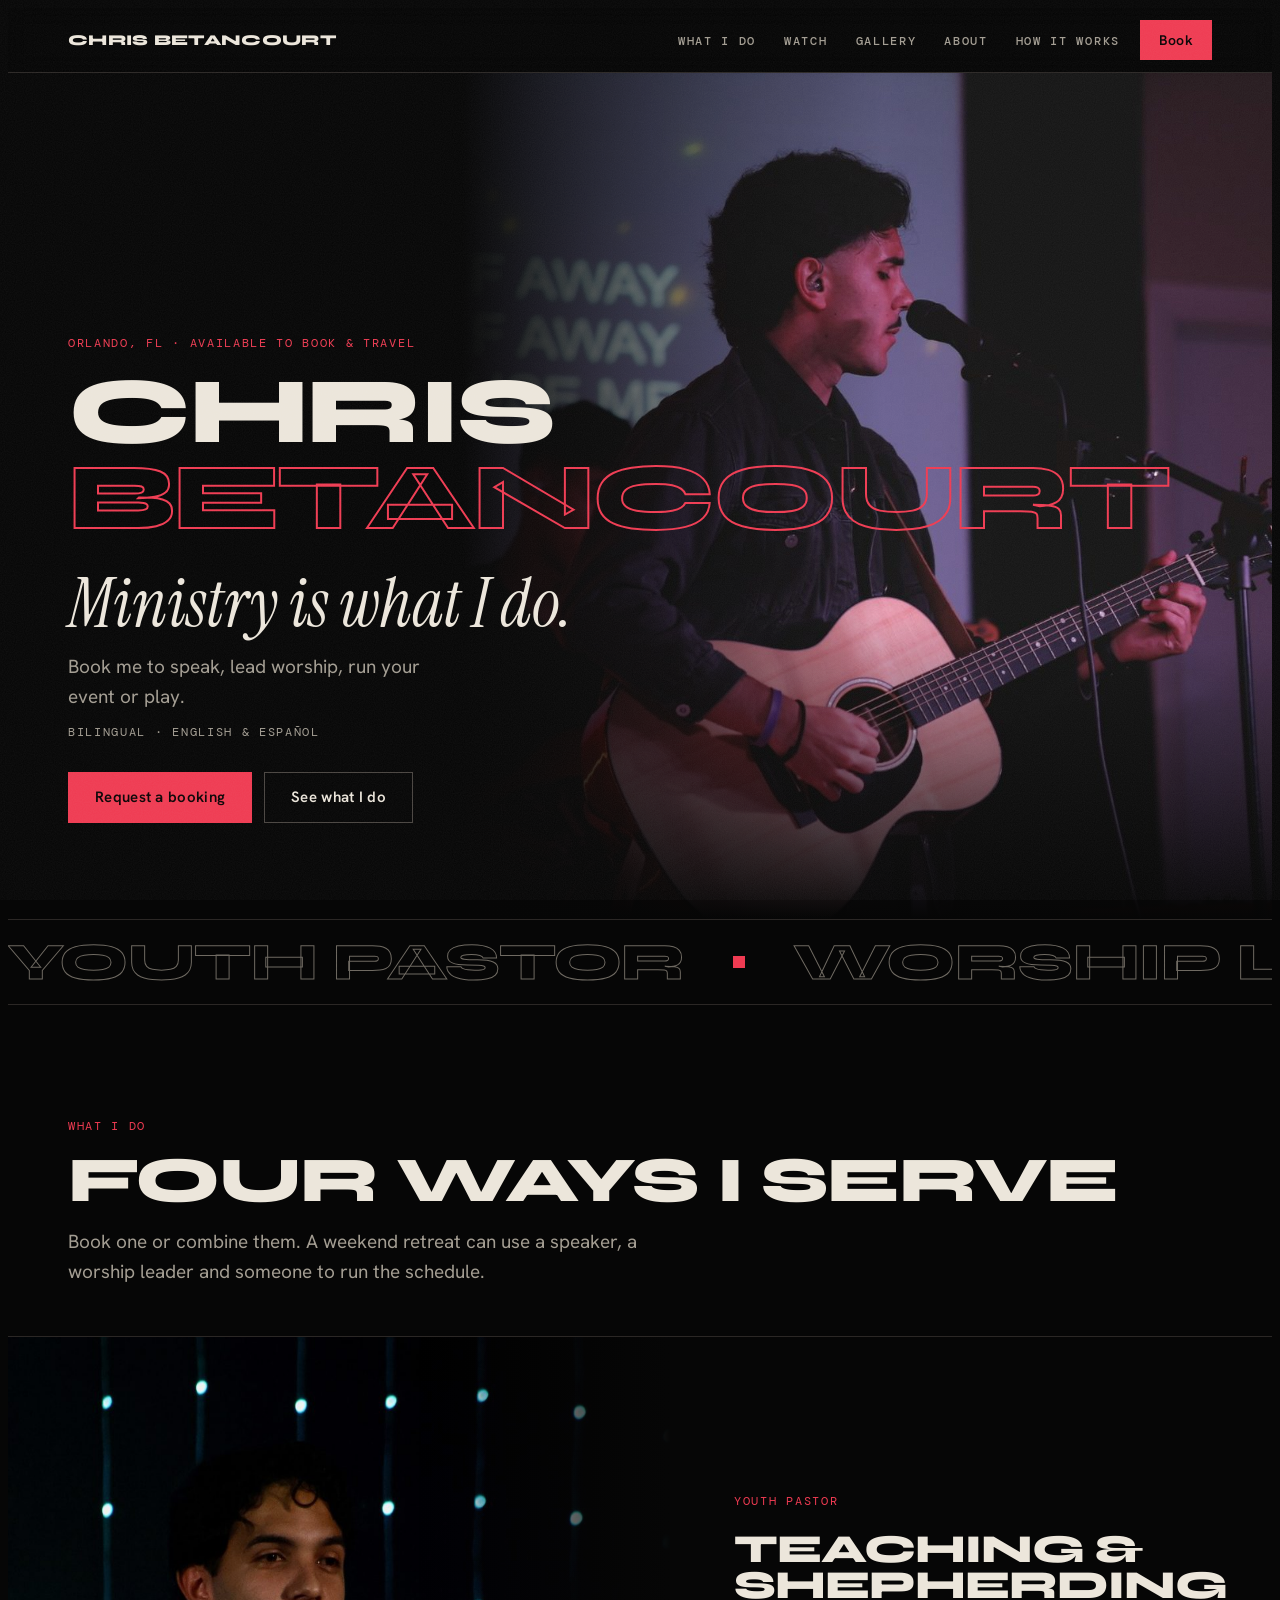
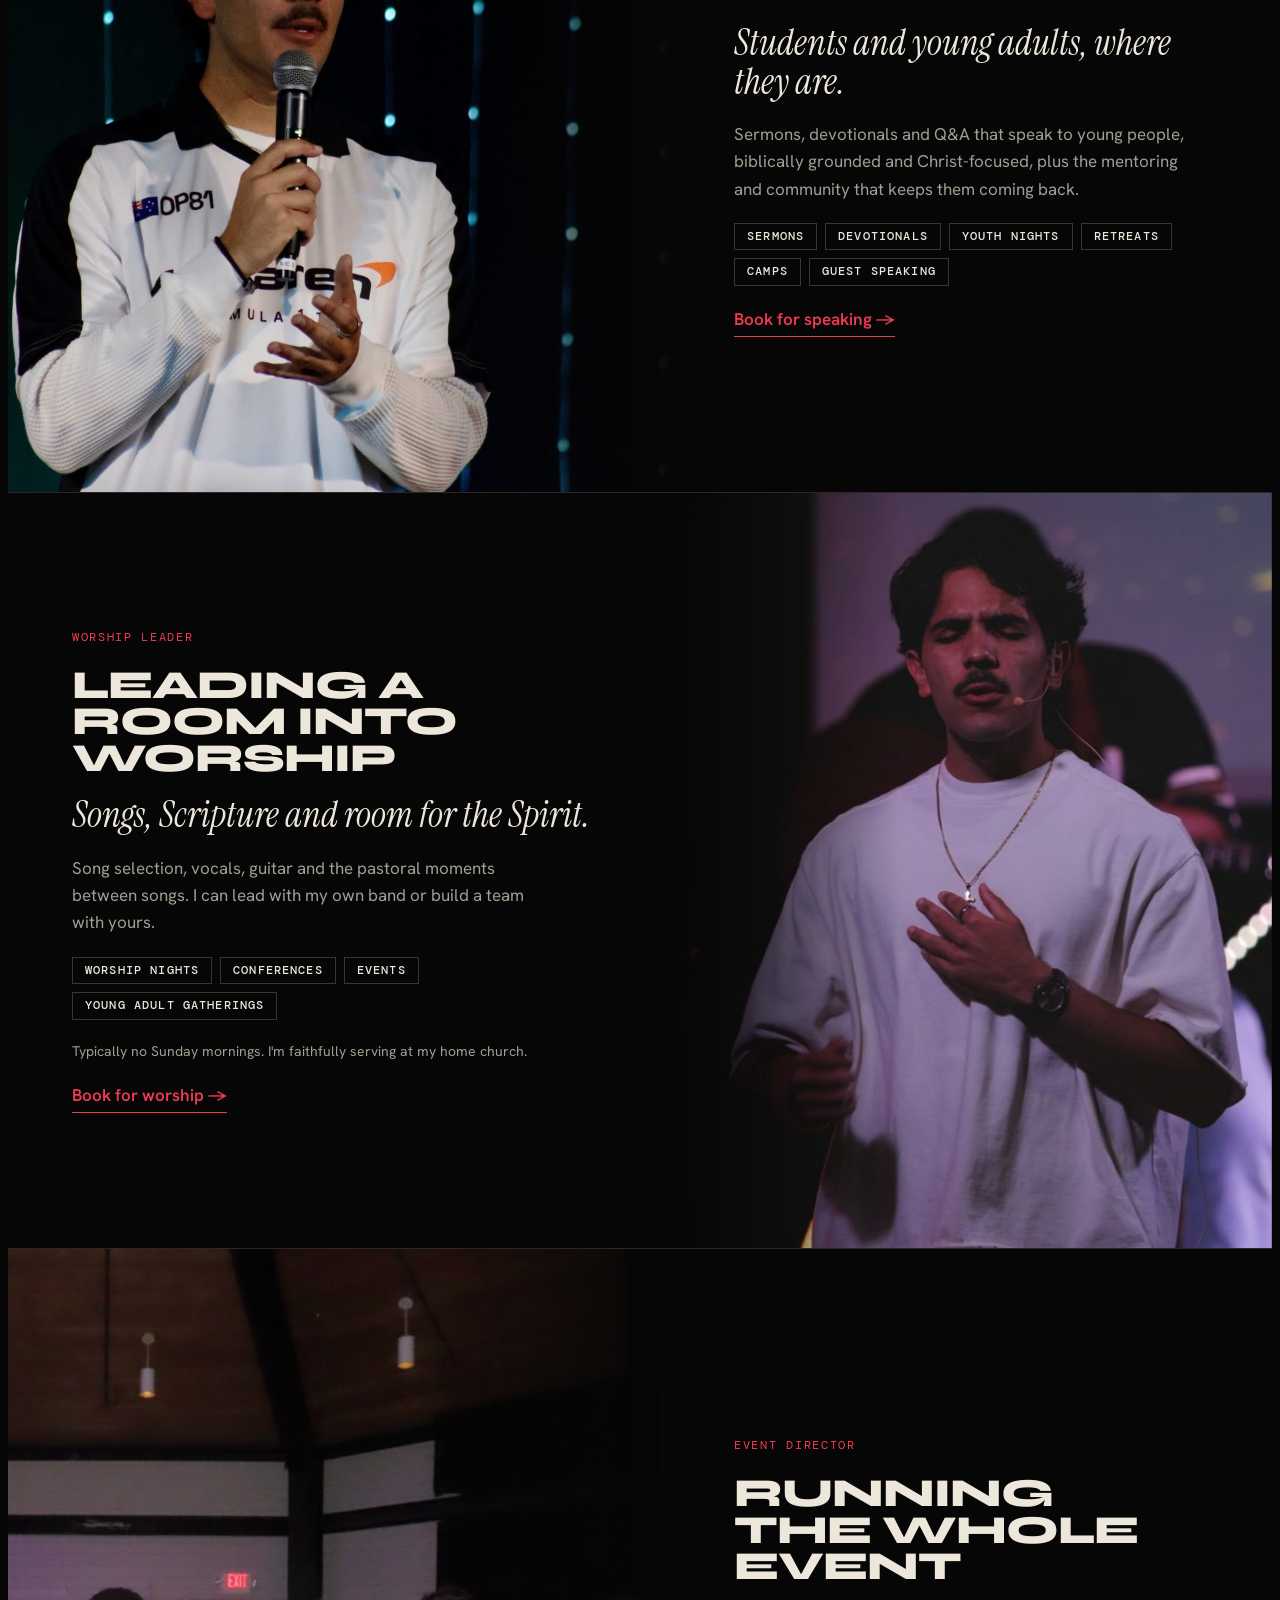
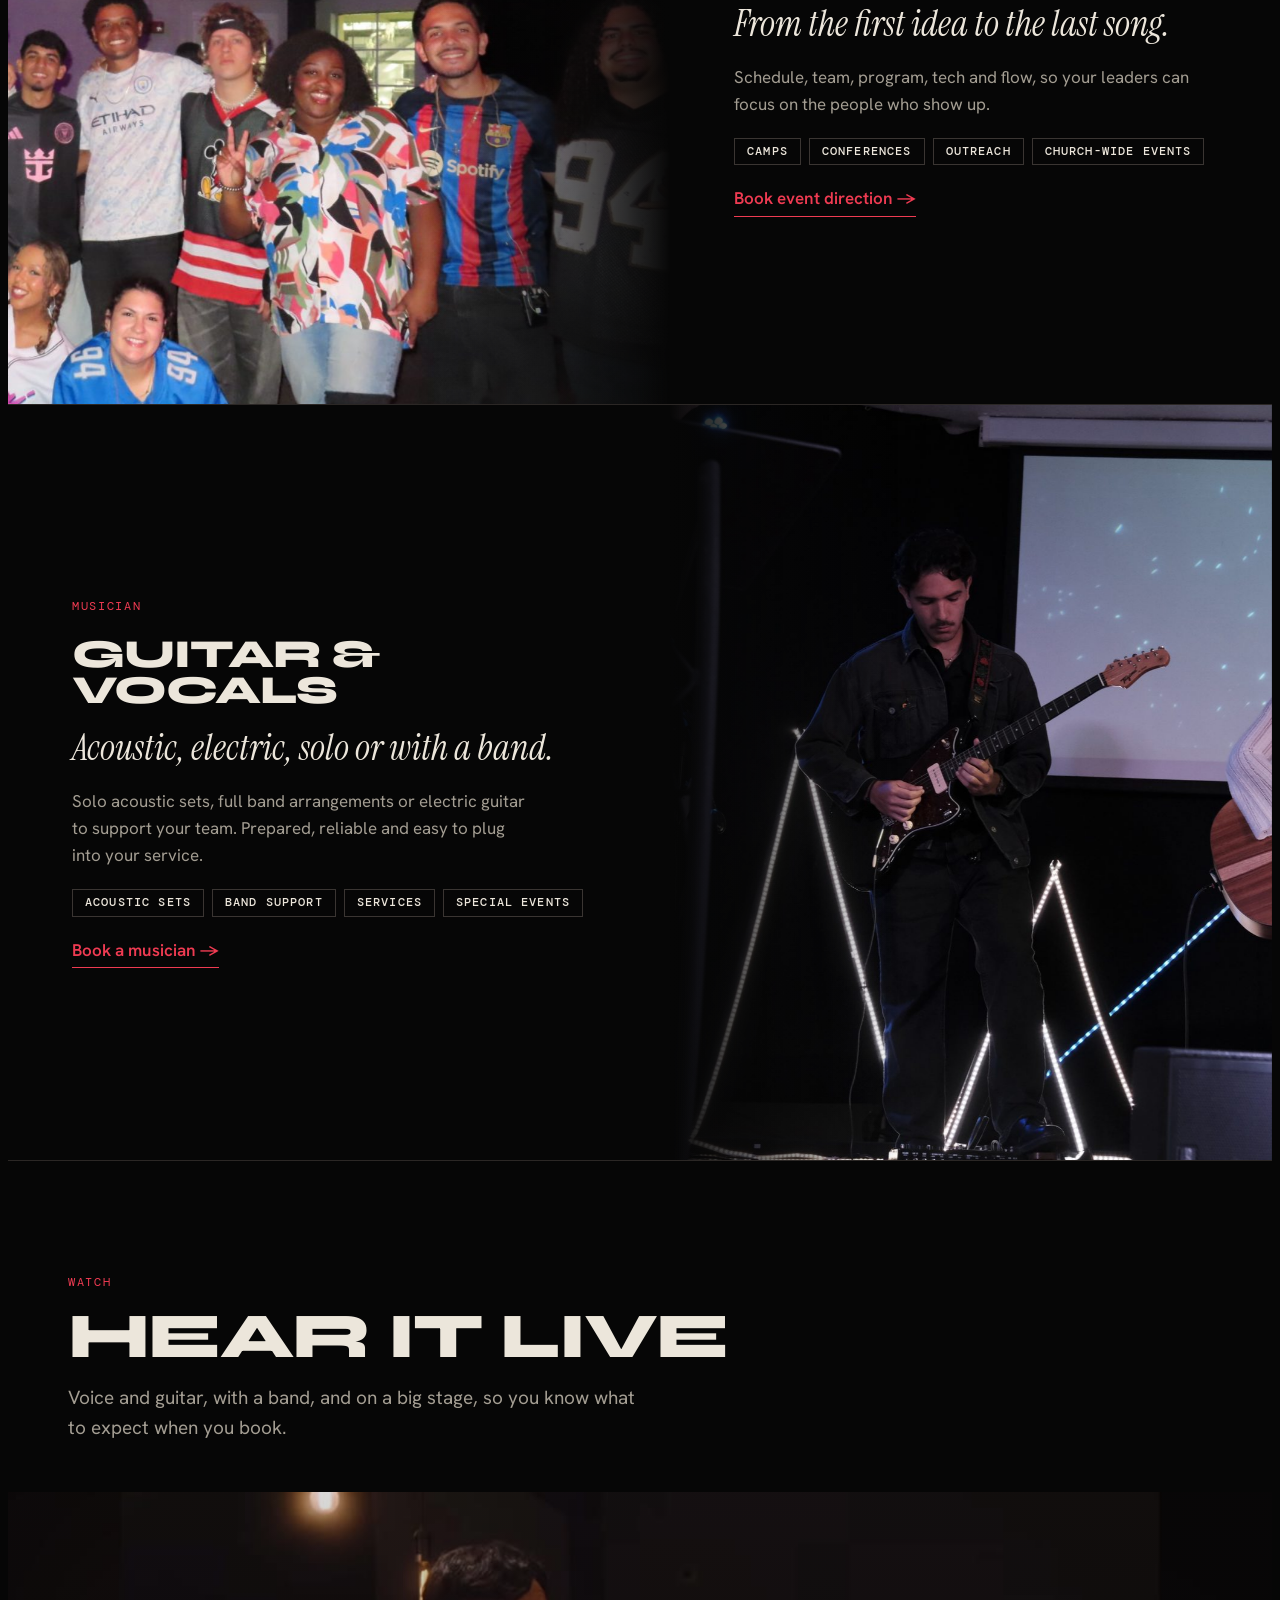
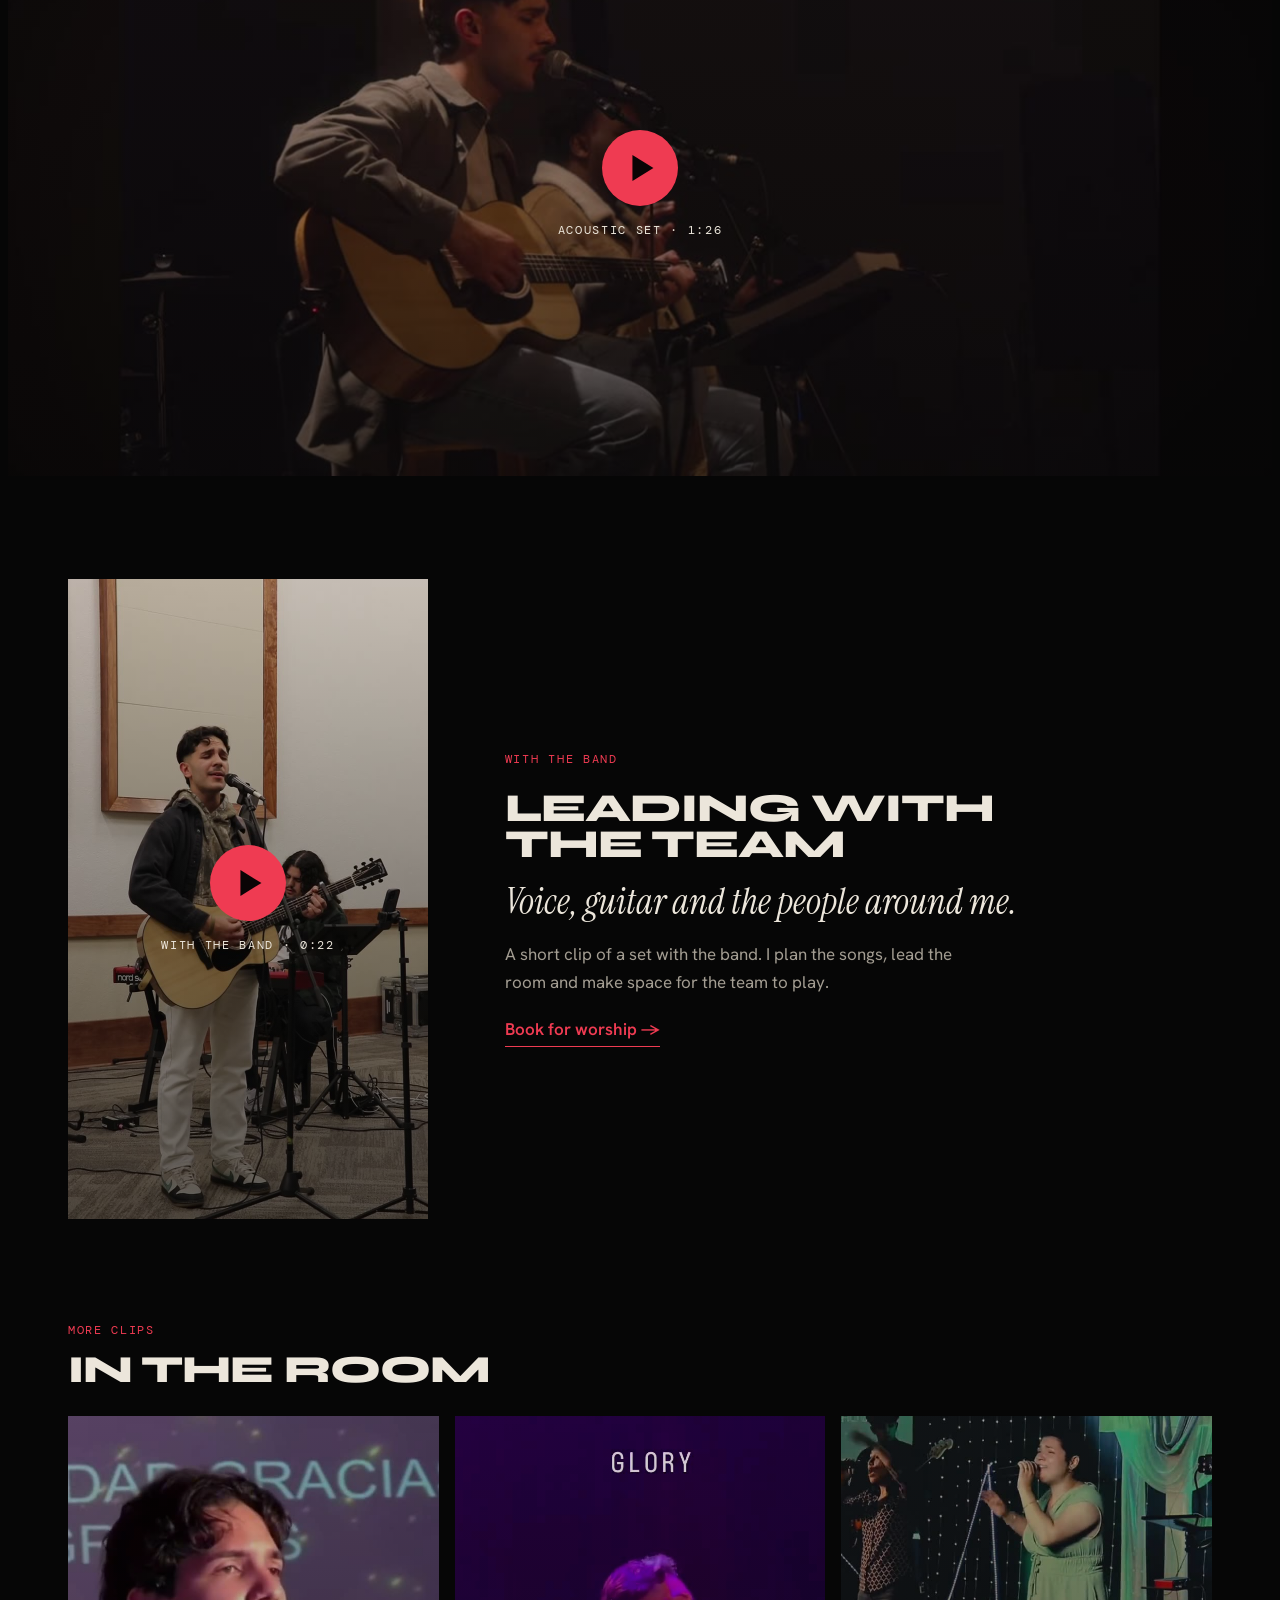
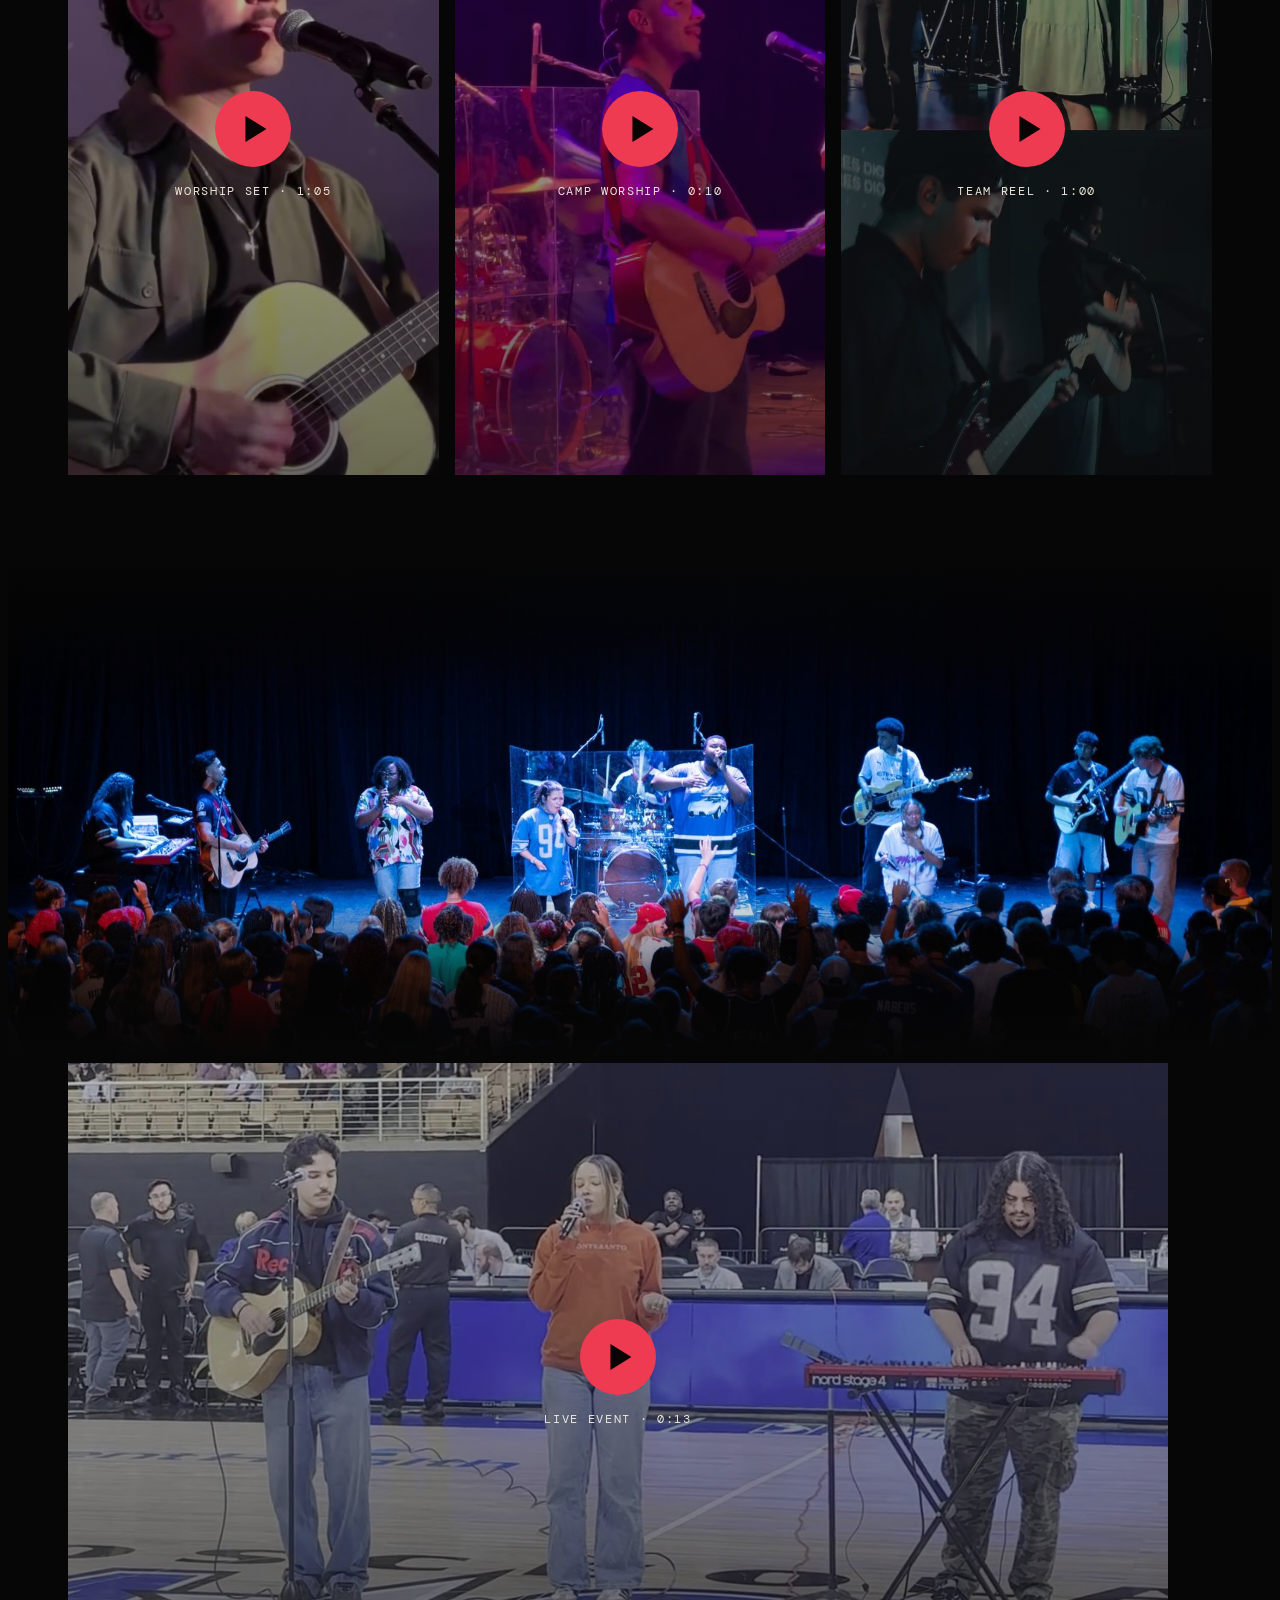
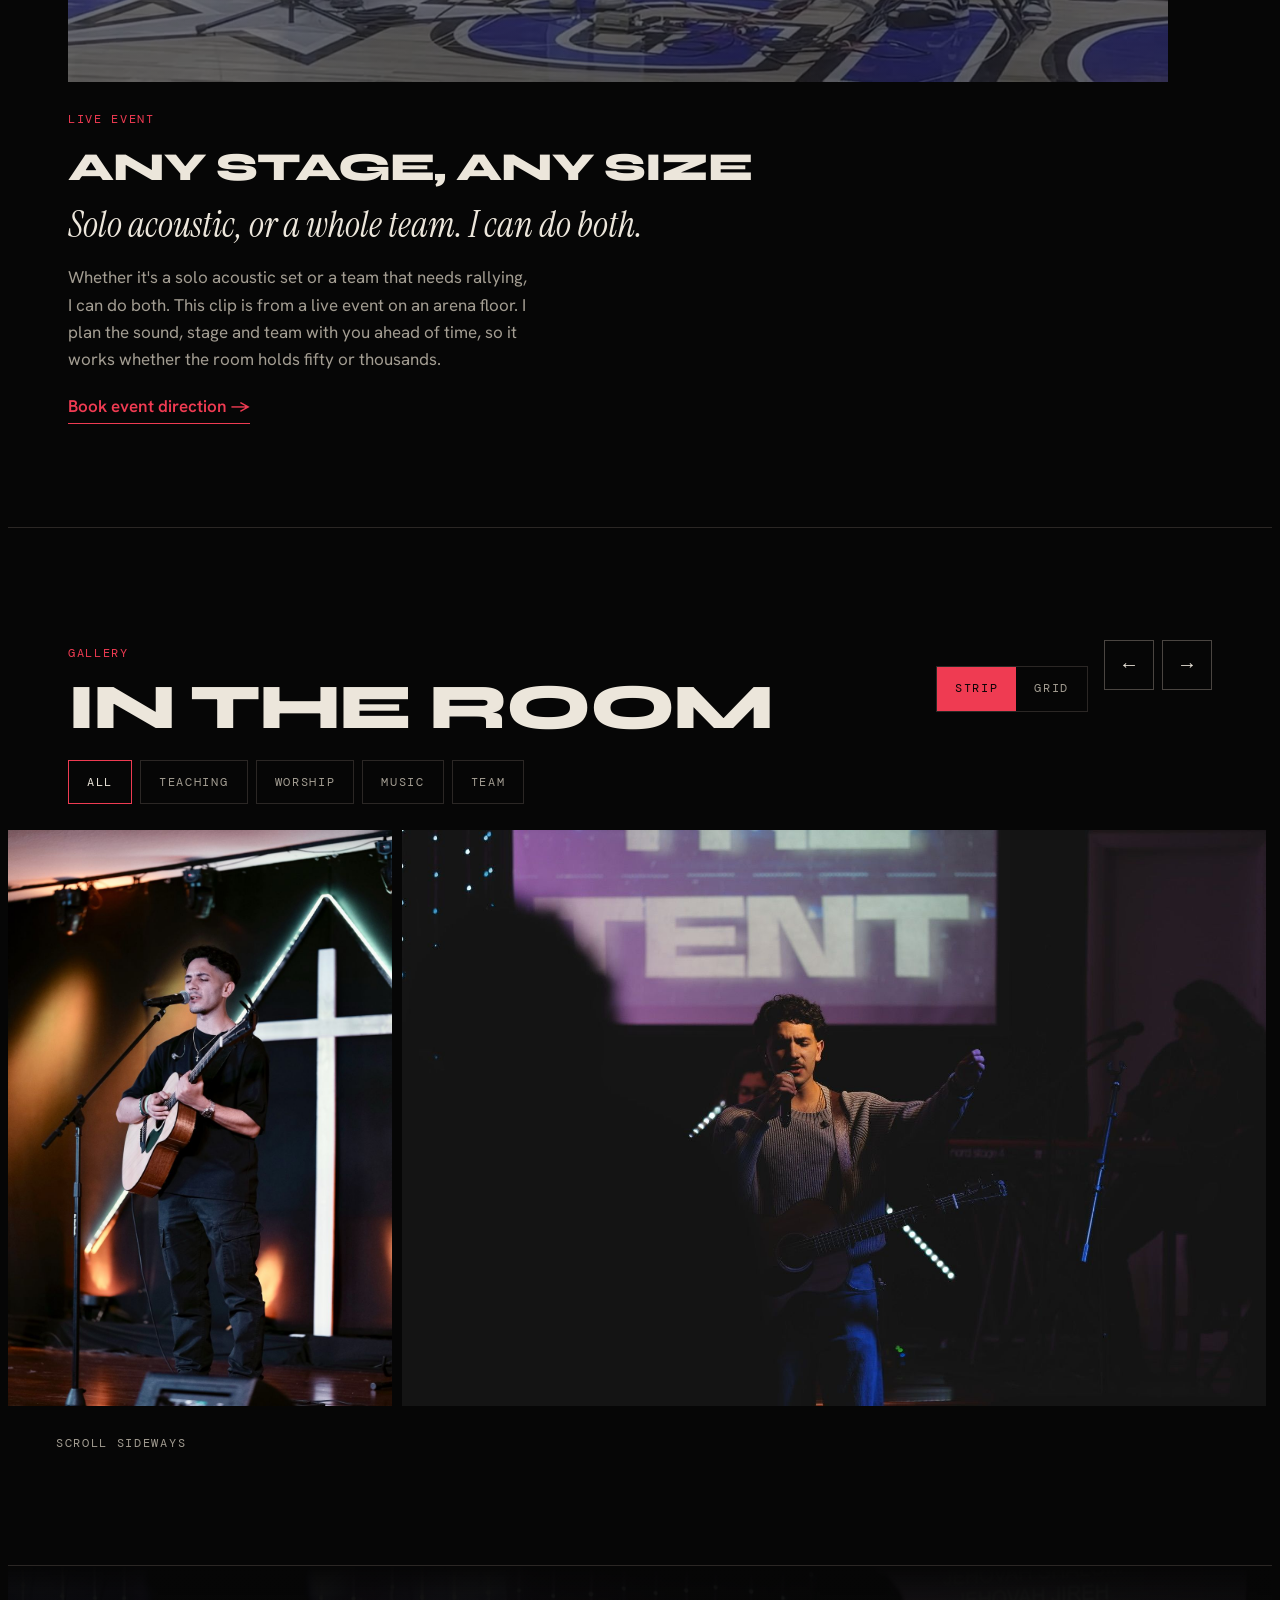
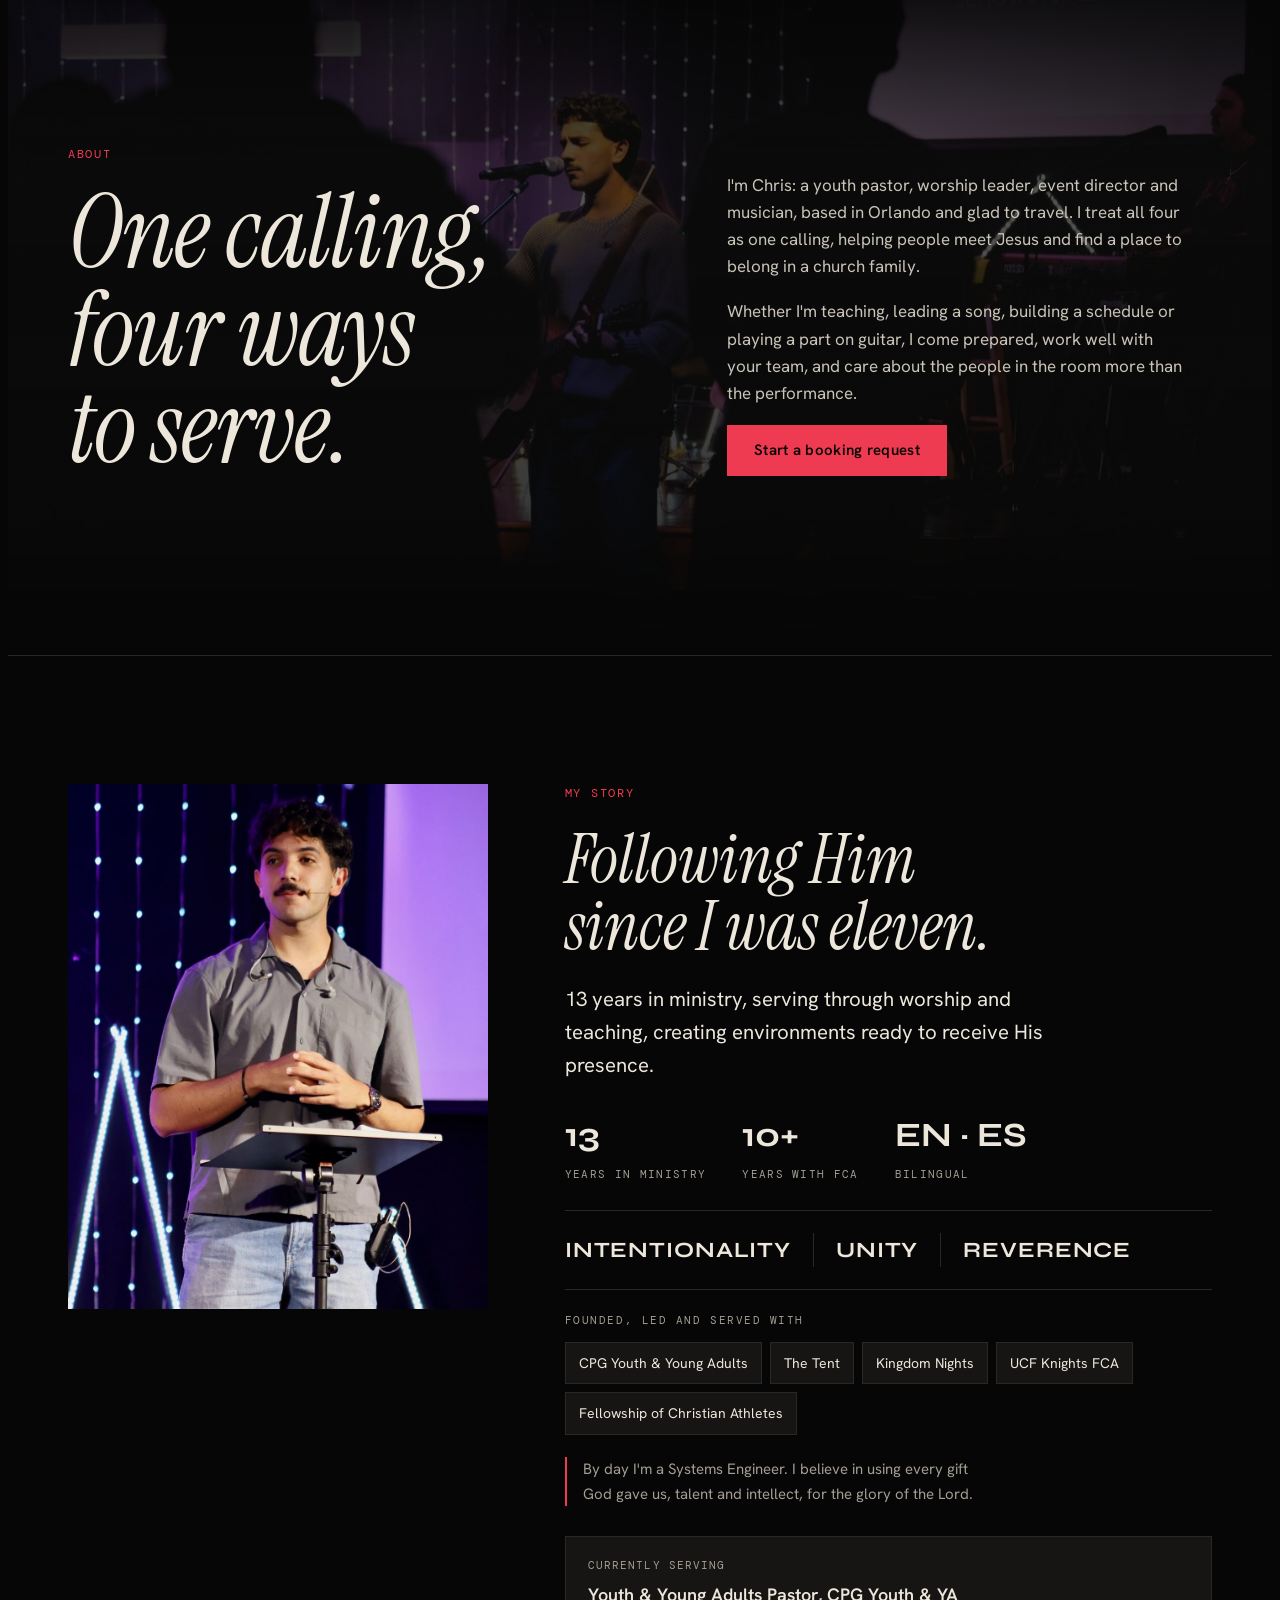
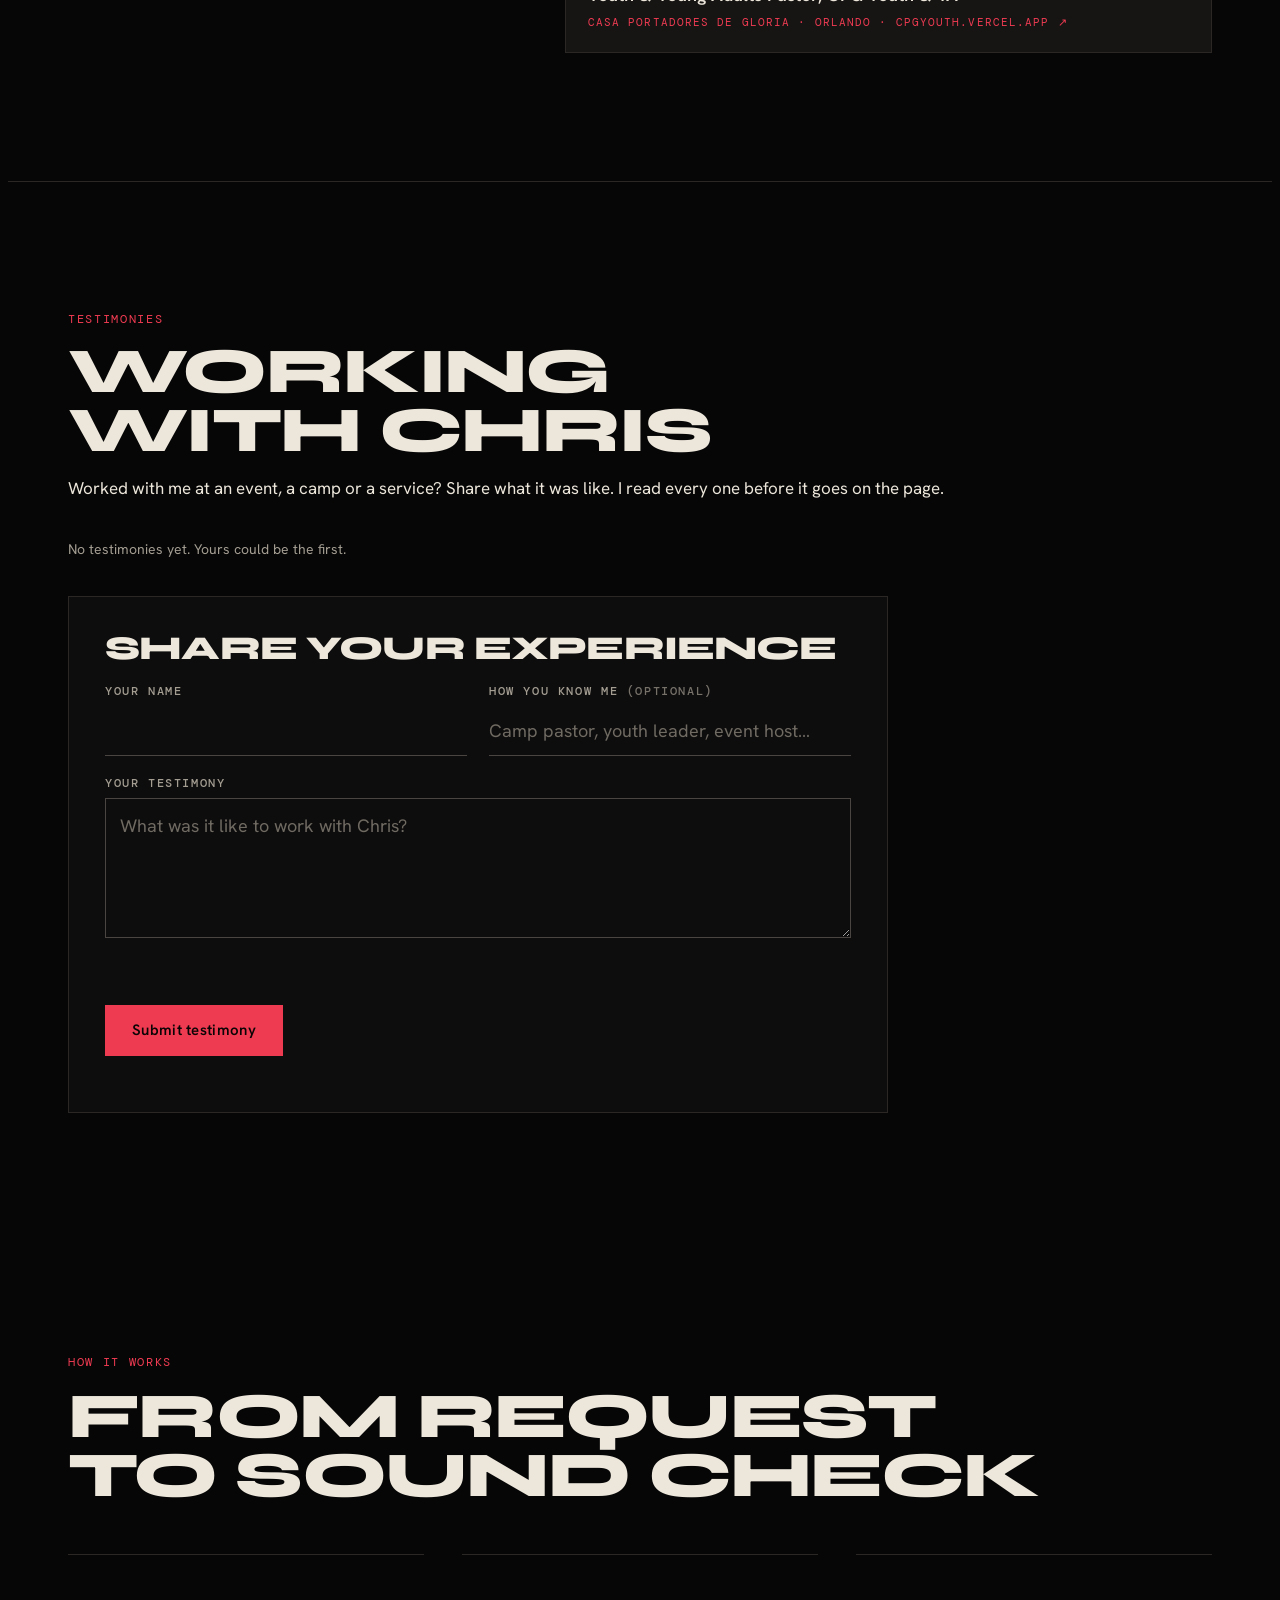
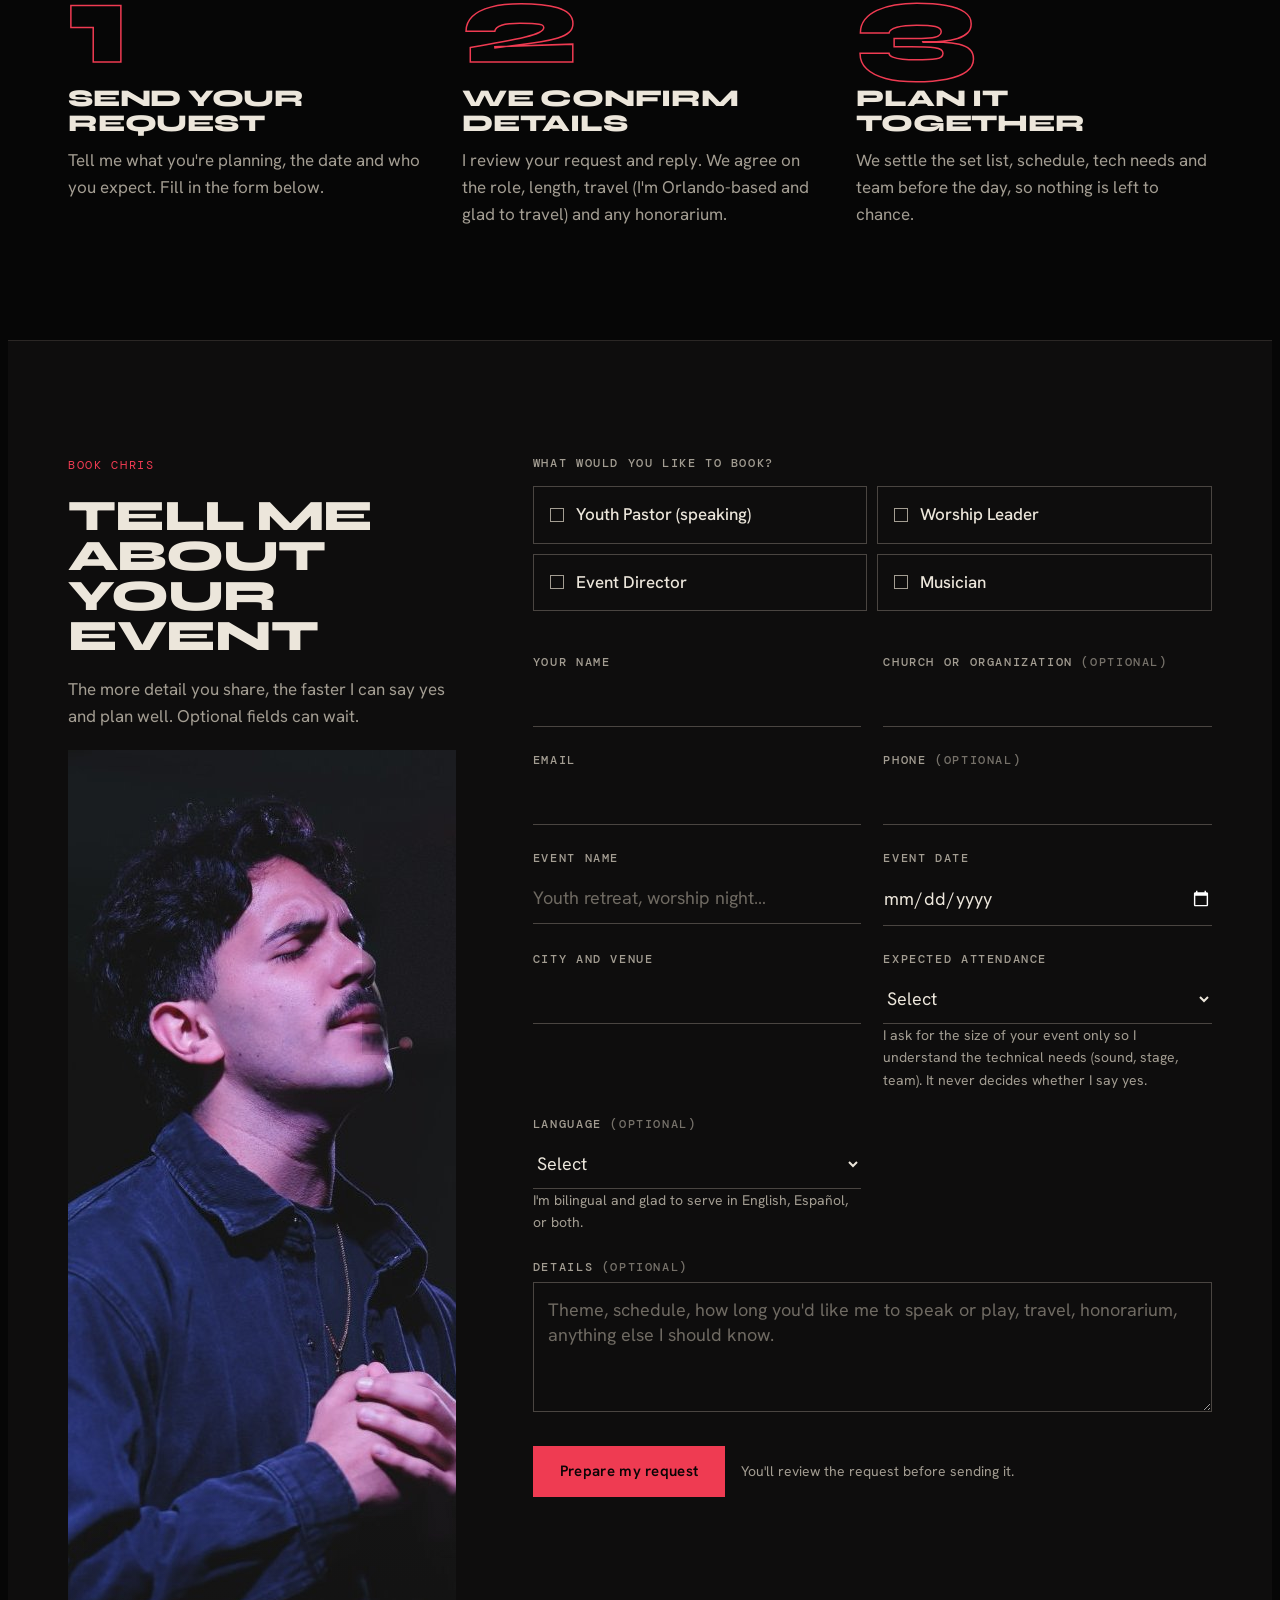
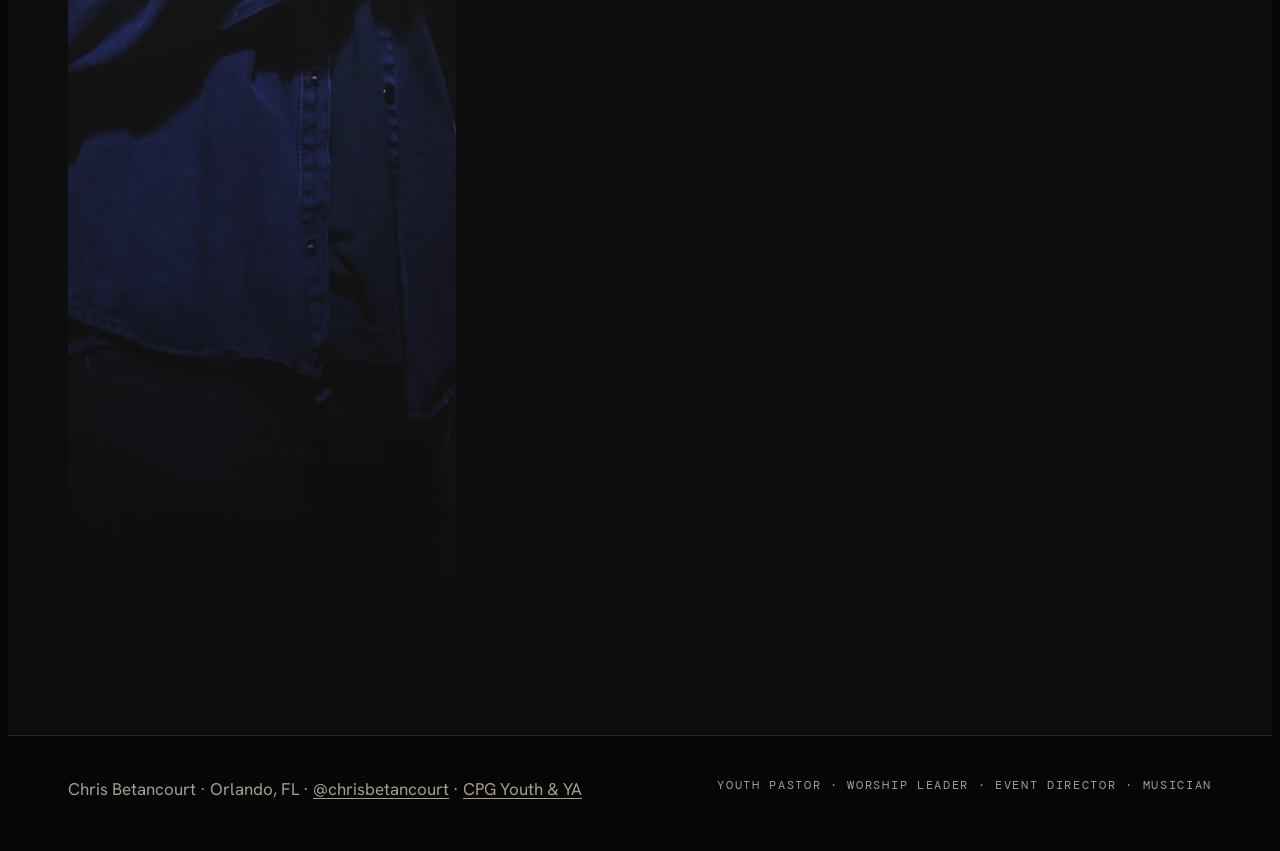
==== index.html @ d15ec42b "Add files via upload" ====
<!doctype html>
<html lang="en">
<head>
<meta charset="utf-8">
<meta name="viewport" content="width=device-width, initial-scale=1">
<meta name="description" content="Chris Betancourt: youth pastor, worship leader, event director and musician in Orlando, FL. Bilingual (English and Español). Available to book and travel.">
<meta property="og:title" content="Chris Betancourt">
<meta property="og:description" content="Youth pastor, worship leader, event director and musician. Orlando, FL. Book Chris to speak, lead worship, run your event or play.">
<meta property="og:image" content="img/hero-acoustic.jpg">
<meta property="og:type" content="website">
<title>Chris Betancourt</title>
<link rel="preconnect" href="https://fonts.googleapis.com">
<link rel="preconnect" href="https://fonts.gstatic.com" crossorigin>
<link rel="stylesheet" href="https://fonts.googleapis.com/css2?family=Syne:wght@600..800&family=Instrument+Serif:ital@0;1&family=Hanken+Grotesk:wght@400..650&family=DM+Mono:wght@400;500&display=swap">
<style>
/* Layout concept: a stage in the dark. Full-bleed photography fades into black,
   roles are tall scenes with the photo on one side, the gallery is a sideways strip,
   and the booking sheet closes the show. Single dark world by choice. */
:root {
  --black: #060606;
  --coal: #0e0d0d;
  --ash: #171514;
  --line: #2b2725;
  --bone: #ece6db;
  --muted: #a39d92;
  --ember: #ef3b52;
  --ember-ink: #0a0405;
  --display: "Syne", "Arial Black", Impact, sans-serif;
  --serif: "Instrument Serif", "Times New Roman", Georgia, serif;
  --body: "Hanken Grotesk", "Helvetica Neue", Arial, sans-serif;
  --mono: "DM Mono", ui-monospace, Menlo, Consolas, monospace;
  --gutter: clamp(16px, 4vw, 48px);
  color-scheme: dark;
}
*, *::before, *::after { box-sizing: border-box; }
html { scroll-behavior: smooth; scroll-padding-top: 64px; }
body {
  background: var(--black);
  color: var(--bone);
  font-family: var(--body);
  font-size: 17px;
  line-height: 1.6;
  -webkit-font-smoothing: antialiased;
  overflow-x: clip;
}
/* film grain over everything */
body::after {
  content: ""; position: fixed; inset: 0; z-index: 60; pointer-events: none; opacity: .07;
  background-image: url("data:image/svg+xml;utf8,<svg xmlns='http://www.w3.org/2000/svg' width='180' height='180'><filter id='n'><feTurbulence type='fractalNoise' baseFrequency='.9' numOctaves='2' stitchTiles='stitch'/><feColorMatrix values='0 0 0 0 1  0 0 0 0 1  0 0 0 0 1  0 0 0 .7 0'/></filter><rect width='100%' height='100%' filter='url(%23n)'/></svg>");
}
img { display: block; max-width: 100%; }
a { color: inherit; }
p { margin: 0; }
h1, h2, h3 { margin: 0; text-wrap: balance; overflow-wrap: break-word; }
:focus-visible { outline: 2px solid var(--ember); outline-offset: 3px; }

.wrap { width: 100%; max-width: 1240px; margin-inline: auto; padding-inline: var(--gutter); }
.mono { font-family: var(--mono); font-size: 12px; letter-spacing: .14em; text-transform: uppercase; }
.ember { color: var(--ember); }
.display { font-family: var(--display); font-weight: 800; text-transform: uppercase; letter-spacing: -.025em; line-height: .92; }
.serif { font-family: var(--serif); font-style: italic; font-weight: 400; }

.btn {
  display: inline-flex; align-items: center; justify-content: center; gap: 12px;
  font: 600 15px/1 var(--body); letter-spacing: .02em;
  padding: 17px 26px; border: 1.5px solid var(--ember); background: var(--ember); color: var(--ember-ink);
  text-decoration: none; cursor: pointer; border-radius: 0;
  transition: transform .18s ease, background .18s ease, color .18s ease;
}
.btn:hover { transform: translateY(-2px); }
.btn.ghost { background: transparent; color: var(--bone); border-color: #4a4541; }
.btn.ghost:hover { border-color: var(--bone); }

/* Nav */
.nav {
  position: sticky; top: env(safe-area-inset-top, 0px); z-index: 40;
  background: rgba(6, 6, 6, .82); backdrop-filter: blur(12px);
  border-bottom: 1px solid var(--line);
}
.nav .wrap { display: flex; align-items: center; gap: 20px; padding-block: 12px; }
.brand { font: 800 15px/1 var(--display); text-transform: uppercase; letter-spacing: .02em; text-decoration: none; white-space: nowrap; }
.nav ul { display: flex; gap: 28px; list-style: none; margin: 0 0 0 auto; padding: 0; }
.nav ul a { text-decoration: none; color: var(--muted); font: 500 12px/1 var(--mono); letter-spacing: .14em; text-transform: uppercase; }
.nav ul a:hover { color: var(--bone); }
.nav .btn { padding: 12px 18px; font-size: 14px; margin-left: 0; }
@media (max-width: 800px) { .nav ul { display: none; } .nav .btn { margin-left: auto; } }

/* Hero */
.hero { position: relative; isolation: isolate; min-height: min(94svh, 940px); display: grid; align-items: end; overflow: hidden; }
.hero-photo { position: absolute; top: 0; right: 0; bottom: 0; width: min(64%, 920px); z-index: -1; }
.hero-photo img { width: 100%; height: 100%; object-fit: cover; object-position: 64% 30%; }
.hero-photo::after {
  content: ""; position: absolute; inset: 0;
  background: linear-gradient(90deg, var(--black) 0%, rgba(6, 6, 6, 0) 52%), linear-gradient(0deg, var(--black) 0%, rgba(6, 6, 6, 0) 36%);
}
.hero-copy { padding-block: clamp(40px, 8vw, 96px); }
/* Syne is very wide (about 1em per capital). Size the name from the space the container has,
   so BETANCOURT (10 letters) always fits. */
.hero h1 { font-size: max(22px, min(calc((min(100vw, 1240px) - 2 * var(--gutter)) / 12.2), 104px)); margin-top: 16px; }
.hero h1 span { display: block; }
.hero h1 .last { color: transparent; -webkit-text-stroke: 2px var(--ember); }
.hero .lead { font-size: clamp(34px, 5.2vw, 68px); line-height: 1; margin-top: 30px; }
.hero .sub { color: var(--muted); font-size: 19px; max-width: 34ch; margin-top: 14px; }
.hero .cta { display: flex; flex-wrap: wrap; gap: 12px; margin-top: 30px; }
@media (max-width: 820px) {
  /* Photo on top, text on clean black below it, overlapping only the faded edge */
  .hero { display: block; min-height: 0; }
  .hero-photo { position: relative; width: 100%; height: min(112vw, 600px); }
  .hero-photo::after { background: linear-gradient(0deg, var(--black) 0%, rgba(6, 6, 6, 0) 50%); }
  .hero-copy { position: relative; margin-top: -88px; padding-block: 0 64px; }
  .hero h1 .last { -webkit-text-stroke-width: 1.5px; }
  .hero .cta .btn { flex: 1 1 100%; }
}

/* Marquee */
.marquee { overflow: hidden; border-block: 1px solid var(--line); background: var(--black); }
.track { display: flex; width: max-content; animation: slide 42s linear infinite; }
.track span {
  display: flex; align-items: center; gap: 48px; padding: 16px 48px 16px 0; white-space: nowrap;
  font: 800 clamp(26px, 4.4vw, 52px)/1 var(--display); text-transform: uppercase; letter-spacing: -.01em;
  color: transparent; -webkit-text-stroke: 1px #6f6a62;
}
.track span::after { content: ""; width: 12px; height: 12px; background: var(--ember); flex: none; }
@keyframes slide { to { transform: translateX(-50%); } }

/* Section headers */
.sec-head { display: grid; gap: 16px; padding-block: clamp(56px, 9vw, 112px) clamp(28px, 4vw, 48px); }
.sec-head h2 { font-size: clamp(32px, 5vw, 76px); max-width: 18ch; }
.sec-head p.note { color: var(--muted); font-size: 19px; max-width: 52ch; }

/* Role scenes */
.scene { display: grid; grid-template-columns: minmax(0, 1.1fr) minmax(0, 1fr); min-height: clamp(540px, 84vh, 840px); border-top: 1px solid var(--line); }
.scene.flip figure { order: 2; }
.scene figure { position: relative; margin: 0; overflow: hidden; min-height: 340px; background: var(--coal); }
.scene figure img { position: absolute; left: 0; top: -10%; width: 100%; height: 120%; object-fit: cover; will-change: transform; }
.scene figure::after { content: ""; position: absolute; inset: 0; background: linear-gradient(90deg, rgba(6, 6, 6, 0) 62%, var(--black) 100%); }
.scene.flip figure::after { background: linear-gradient(270deg, rgba(6, 6, 6, 0) 62%, var(--black) 100%); }
.scene-body { display: flex; flex-direction: column; justify-content: center; align-items: flex-start; gap: 20px; padding: clamp(30px, 5vw, 84px); min-width: 0; }
.scene-body h3 { font-size: clamp(28px, 3.1vw, 64px); }
.scene-body .tagline { font-size: clamp(26px, 2.8vw, 38px); line-height: 1.08; }
.scene-body p.copy { color: var(--muted); max-width: 46ch; }
.tags { display: flex; flex-wrap: wrap; gap: 8px; padding: 0; margin: 0; list-style: none; }
.tags li { border: 1px solid #3a3532; padding: 7px 12px; font: 500 11.5px/1 var(--mono); letter-spacing: .1em; text-transform: uppercase; color: var(--bone); }
.go { color: var(--ember); font-weight: 600; text-decoration: none; border-bottom: 1.5px solid currentColor; padding-bottom: 3px; }
@media (max-width: 900px) {
  .scene { grid-template-columns: minmax(0, 1fr); min-height: 0; }
  .scene.flip figure { order: 0; }
  .scene figure { min-height: min(86vw, 520px); }
  .scene figure::after, .scene.flip figure::after { background: linear-gradient(0deg, var(--black) 0%, rgba(6, 6, 6, 0) 40%); }
}

/* Video */
.vwrap { position: relative; background: #000; overflow: hidden; }
.vwrap video { display: block; width: 100%; height: 100%; object-fit: cover; background: #000; }
.cine video { aspect-ratio: 1280 / 592; }
.tall { width: 100%; max-width: 360px; }
.tall video { aspect-ratio: 9 / 16; }
.vplay {
  position: absolute; inset: 0; display: flex; flex-direction: column; align-items: center; justify-content: center; gap: 16px;
  border: 0; padding: 0; color: var(--bone); cursor: pointer;
  background: linear-gradient(0deg, rgba(6, 6, 6, .6), rgba(6, 6, 6, .15));
}
.vplay .disc { position: relative; width: 76px; height: 76px; border-radius: 50%; background: var(--ember); transition: transform .2s ease; }
.vplay .disc::after { content: ""; position: absolute; left: 50%; top: 50%; transform: translate(-36%, -50%); border-style: solid; border-width: 13px 0 13px 21px; border-color: transparent transparent transparent var(--ember-ink); }
.vplay:hover .disc { transform: scale(1.07); }
.vwrap.playing .vplay { display: none; }
.duo { display: grid; grid-template-columns: minmax(0, 360px) minmax(0, 1fr); gap: clamp(28px, 6vw, 96px); align-items: center; padding-block: clamp(48px, 8vw, 112px); }
.duo-copy { padding: 0; }
@media (max-width: 760px) {
  .duo { grid-template-columns: minmax(0, 1fr); gap: 36px; padding-block: 56px 72px; }
  .cine video { aspect-ratio: 5 / 4; object-position: 34% 50%; }
  .tall { max-width: none; }
  .tall video { aspect-ratio: 4 / 5; object-position: 50% 30%; }
}


.story-lead { font-size: clamp(18px, 1.6vw, 22px); line-height: 1.6; color: var(--bone); max-width: 44ch; }
.values { display: flex; flex-wrap: wrap; gap: 10px 0; border-block: 1px solid var(--line); padding-block: 22px; }
.values span { font-family: var(--display); font-weight: 700; text-transform: uppercase; font-size: clamp(15px, 1.7vw, 22px); letter-spacing: .04em; color: var(--bone); padding-right: 22px; margin-right: 22px; border-right: 1px solid var(--line); }
.values span:last-child { border-right: 0; margin-right: 0; padding-right: 0; }
.xp-block { display: grid; gap: 12px; }
.xp-block .mono { color: var(--muted); font-size: 11px; }
.chips2 { list-style: none; padding: 0; margin: 0; display: flex; flex-wrap: wrap; gap: 8px; }
.chips2 li { border: 1px solid var(--line); padding: 9px 13px; font-size: 14px; color: var(--bone); background: var(--ash); }
@media (max-width: 760px) { .values { flex-direction: column; gap: 10px; } .values span { border-right: 0; margin-right: 0; padding-right: 0; font-size: 18px; } .story-copy .facts { display: grid; grid-template-columns: repeat(3, minmax(0, 1fr)); gap: 12px; } .story-copy .facts span { font-size: 10px; letter-spacing: .08em; } }
.story-note { color: var(--muted); font-size: 15px; line-height: 1.65; max-width: 52ch; padding-left: 16px; border-left: 2px solid var(--ember); }
/* Clips + testimonials */
.lang { color: var(--muted); font-size: 12px; margin-top: 10px; }
.clips { padding-block: 0 clamp(40px, 6vw, 80px); display: grid; gap: 28px; }
.clips-head { display: grid; gap: 12px; }
.clips-head h3 { font-size: clamp(26px, 3vw, 40px); }
.vgrid { display: grid; grid-template-columns: repeat(3, minmax(0, 1fr)); gap: 16px; }
.vtile .vwrap video { aspect-ratio: 9 / 16; }
.band { margin: 0; position: relative; overflow: hidden; }
.band img { display: block; width: 100%; height: clamp(220px, 40vw, 520px); object-fit: cover; object-position: 50% 55%; }
.band::after { content: ""; position: absolute; inset: 0; background: linear-gradient(0deg, var(--black), rgba(6,6,6,0) 35%, rgba(6,6,6,0) 70%, var(--black)); }
.arena { padding-top: clamp(40px, 6vw, 72px); }
@media (max-width: 760px) { .vgrid { display: flex; overflow-x: auto; gap: 14px; scroll-snap-type: x mandatory; margin-inline: calc(var(--gutter) * -1); padding-inline: var(--gutter); padding-bottom: 14px; } .vtile { flex: none; width: 66vw; max-width: 300px; scroll-snap-align: start; } }
.testi { padding-block: clamp(72px, 10vw, 140px); border-top: 1px solid var(--line); }
.testi .wrap { display: grid; gap: 36px; }
.testi-head { display: grid; gap: 14px; }
.testi-head h2 { font-size: clamp(32px, 5vw, 76px); }
.testi-list { display: grid; grid-template-columns: repeat(auto-fill, minmax(min(100%, 320px), 1fr)); gap: 16px; }
.testi-list:empty { display: none; }
.tcard { display: grid; gap: 16px; align-content: space-between; padding: 24px; border: 1px solid var(--line); background: var(--ash); }
.tcard q { quotes: none; font-family: var(--serif); font-style: italic; font-size: 22px; line-height: 1.35; color: var(--bone); overflow-wrap: anywhere; }
.tcard .who { display: grid; gap: 2px; }
.tcard .who b { font-weight: 600; }
.tcard .who span { color: var(--muted); font-size: 14px; }
.tcard .mod { display: flex; gap: 8px; }
.tcard .mod button { background: none; border: 1px solid var(--line); color: var(--bone); padding: 10px 14px; min-height: 44px; cursor: pointer; font: inherit; }
.testi-admin { display: grid; gap: 16px; }
.testi-admin[hidden], #tFallback[hidden], #tEmpty[hidden] { display: none; }
.testi-form { display: grid; gap: 20px; padding: clamp(22px, 3vw, 36px); border: 1px solid var(--line); background: var(--coal); max-width: 820px; }
.testi-form h3 { font-size: clamp(22px, 2.6vw, 34px); }
.testi-form textarea { min-height: 140px; }
#tCopy { width: 100%; }
/* Story */
.story { padding-block: clamp(72px, 10vw, 140px); border-top: 1px solid var(--line); }
.story-grid { display: grid; grid-template-columns: minmax(0, 420px) minmax(0, 1fr); gap: clamp(36px, 6vw, 90px); align-items: start; }
.story-pic { position: sticky; top: 96px; }
.story-pic img { width: 100%; height: auto; aspect-ratio: 4 / 5; object-fit: cover; object-position: 50% 20%; display: block; background: var(--coal); }
.story-copy { display: grid; gap: 22px; min-width: 0; }
.story-copy h2 { font-family: var(--serif); font-style: italic; font-weight: 400; font-size: clamp(40px, 5.2vw, 76px); line-height: 1.02; }

.facts { list-style: none; padding: 0; margin: 4px 0; display: flex; flex-wrap: wrap; gap: 14px 36px; }
.facts li { display: grid; gap: 4px; }
.facts b { font-family: var(--display); font-weight: 700; font-size: clamp(24px, 3vw, 34px); color: var(--bone); }
.facts span { font-family: var(--mono); font-size: 11px; letter-spacing: .12em; text-transform: uppercase; color: var(--muted); }
.church { display: grid; gap: 8px; padding: 20px 22px; border: 1px solid var(--line); background: var(--ash); color: var(--bone); text-decoration: none; margin-top: 8px; }
.church strong { font-weight: 600; font-size: 18px; line-height: 1.3; }
.church:hover { border-color: var(--ember); }
.church .mono { font-size: 11px; letter-spacing: .1em; text-transform: uppercase; color: var(--muted); }
.church .mono.ember { color: var(--ember); overflow-wrap: anywhere; }
@media (max-width: 820px) { .story-pic { position: static; } .story-grid { grid-template-columns: 1fr; } .story-pic img { aspect-ratio: 4 / 5; max-height: 560px; } }


.cats { display: flex; gap: 8px; flex-wrap: wrap; padding-block: 22px 26px; }
.cats button { background: none; border: 1px solid var(--line); color: var(--muted); font-family: var(--mono); font-size: 12px; letter-spacing: .14em; text-transform: uppercase; padding: 12px 18px; min-height: 44px; cursor: pointer; }
.cats button[aria-pressed="true"] { border-color: var(--ember); color: var(--bone); }
.strip img.off { display: none !important; }
#gallery.grid .strip img.off { display: none !important; }
.wide video { aspect-ratio: 16 / 9; }
.arena { display: grid; gap: 28px; padding-block: 0 clamp(56px, 8vw, 112px); }
.arena .vwrap { max-width: 1100px; }
/* Gallery views + lightbox */
.gtools { display: flex; align-items: center; gap: 16px; flex-wrap: wrap; }
.views { display: inline-flex; border: 1px solid var(--line); }
.views button { background: none; border: 0; color: var(--muted); font: inherit; font-family: var(--mono); font-size: 12px; letter-spacing: .14em; text-transform: uppercase; padding: 12px 18px; cursor: pointer; min-height: 44px; }
.views button[aria-pressed="true"] { background: var(--ember); color: var(--ember-ink); }
.strip img { cursor: zoom-in; }
#gallery.grid .strip { display: block; columns: 3; column-gap: 12px; overflow: visible; padding-inline: var(--gutter); scroll-snap-type: none; }
#gallery.grid .strip img { width: 100%; max-width: none; height: auto; aspect-ratio: auto; object-fit: initial; display: block; margin-bottom: 12px; break-inside: avoid; }
#gallery.grid .arrows, #gallery.grid .hint { display: none; }
@media (max-width: 760px) { #gallery.grid .strip { columns: 2; column-gap: 10px; } #gallery.grid .strip img { margin-bottom: 10px; } .gtools { width: 100%; justify-content: space-between; } }
.lb { position: fixed; inset: 0; z-index: 100; background: rgba(4,4,4,.96); display: grid; place-items: center; padding: 56px 12px; }
.lb[hidden] { display: none; }
.lb img { max-width: 100%; max-height: 100%; object-fit: contain; }
.lb button { position: absolute; background: rgba(23,21,20,.85); border: 1px solid var(--line); color: var(--bone); font-size: 22px; width: 48px; height: 48px; cursor: pointer; }
.lb button:hover { border-color: var(--ember); }
.lb-x { top: 12px; right: 12px; } .lb-p { left: 12px; top: 50%; transform: translateY(-50%); } .lb-n { right: 12px; top: 50%; transform: translateY(-50%); }
@media (max-width: 760px) { .lb-p, .lb-n { top: auto; bottom: 12px; transform: none; } .lb-p { left: calc(50% - 56px); } .lb-n { right: calc(50% - 56px); } .lb { padding: 64px 8px 76px; } }

/* Gallery strip */
.strip-head { display: flex; align-items: end; justify-content: space-between; gap: 20px; flex-wrap: wrap; }
.arrows { display: flex; gap: 8px; padding-bottom: clamp(28px, 4vw, 48px); }
.arrows button { width: 50px; height: 50px; border: 1px solid #4a4541; background: transparent; color: var(--bone); font-size: 20px; cursor: pointer; }
.arrows button:hover { border-color: var(--ember); color: var(--ember); }
.strip { display: flex; gap: 10px; overflow-x: auto; scroll-snap-type: x proximity; padding-inline: var(--gutter); padding-bottom: 18px; scrollbar-width: thin; scrollbar-color: var(--ember) var(--ash); }
.strip img { flex: none; height: clamp(300px, 64vh, 620px); width: auto; scroll-snap-align: start; background: var(--coal); }
.strip::-webkit-scrollbar { height: 6px; }
.strip::-webkit-scrollbar-track { background: var(--ash); }
.strip::-webkit-scrollbar-thumb { background: var(--ember); }
.hint { color: var(--muted); padding: 10px var(--gutter) 0; }

/* About */
.about { position: relative; isolation: isolate; overflow: hidden; margin-top: clamp(56px, 9vw, 112px); border-top: 1px solid var(--line); }
.about-bg { position: absolute; inset: 0; z-index: -1; overflow: hidden; }
.about-bg img { position: absolute; left: 0; top: -10%; width: 100%; height: 120%; object-fit: cover; will-change: transform; }
.about-bg::after { content: ""; position: absolute; inset: 0; background: linear-gradient(180deg, var(--black) 0%, rgba(6, 6, 6, .68) 30%, rgba(6, 6, 6, .8) 80%, var(--black) 100%); }
.about .wrap { display: grid; grid-template-columns: minmax(0, 1.2fr) minmax(0, 1fr); gap: clamp(28px, 6vw, 96px); align-items: end; padding-block: clamp(80px, 14vw, 200px); }
.about h2 { font-size: clamp(48px, 8vw, 118px); line-height: .95; letter-spacing: -.01em; }
.about .copy { display: grid; gap: 18px; justify-items: start; }
.about .copy p { color: #c9c3b8; max-width: 46ch; }
@media (max-width: 860px) { .about .wrap { grid-template-columns: minmax(0, 1fr); } }

/* Steps */
.steps { display: grid; grid-template-columns: repeat(3, minmax(0, 1fr)); gap: clamp(20px, 3vw, 48px); padding: 0 0 clamp(56px, 9vw, 112px); margin: 0; list-style: none; }
.steps li { border-top: 1px solid var(--line); padding-top: 18px; display: grid; gap: 10px; align-content: start; }
.steps .n { font: 800 clamp(64px, 9vw, 120px)/.9 var(--display); color: transparent; -webkit-text-stroke: 1.5px var(--ember); }
.steps h3 { font: 800 24px/1.05 var(--display); text-transform: uppercase; letter-spacing: -.01em; }
.steps p { color: var(--muted); }
@media (max-width: 760px) { .steps { grid-template-columns: minmax(0, 1fr); } }

/* Booking */
.book { background: var(--coal); border-top: 1px solid var(--line); }
.book .wrap { display: grid; grid-template-columns: minmax(0, 4fr) minmax(0, 7fr); gap: clamp(28px, 6vw, 96px); align-items: start; padding-block: clamp(56px, 9vw, 120px); }
.book-aside { position: sticky; top: 90px; display: grid; gap: 20px; }
.book-aside h2 { font-size: clamp(30px, 3.4vw, 52px); }
.book-aside p.note { color: var(--muted); }
.book-aside .pic { position: relative; }
.book-aside .pic img { width: 100%; aspect-ratio: 4 / 5; object-fit: cover; object-position: 50% 18%; }
.book-aside .pic::after { content: ""; position: absolute; inset: 0; background: linear-gradient(0deg, var(--coal), rgba(14, 13, 13, 0) 50%); }
@media (max-width: 900px) { .book .wrap { grid-template-columns: minmax(0, 1fr); } .book-aside { position: static; } .book-aside .pic { display: none; } }

form { display: grid; gap: 26px; min-width: 0; }
form[hidden] { display: none; }
fieldset { border: 0; padding: 0; margin: 0; min-width: 0; }
legend, label.l { display: block; margin-bottom: 6px; padding: 0; font: 500 11.5px/1.4 var(--mono); letter-spacing: .14em; text-transform: uppercase; color: var(--muted); }
.row { display: grid; grid-template-columns: repeat(2, minmax(0, 1fr)); gap: 22px; }
@media (max-width: 560px) { .row { grid-template-columns: minmax(0, 1fr); } }
.opt { opacity: .7; }
input[type="text"], input[type="email"], input[type="tel"], input[type="date"], select, textarea {
  width: 100%; font: 400 18px/1.4 var(--body); color: var(--bone); background: transparent;
  border: 0; border-bottom: 1px solid #4a4541; border-radius: 0; padding: 12px 0;
}
select option { background: var(--coal); color: var(--bone); }
textarea { min-height: 130px; resize: vertical; border: 1px solid #4a4541; padding: 14px; }
input::placeholder, textarea::placeholder { color: #6f6a62; }
input:focus, select:focus, textarea:focus { outline: none; border-color: var(--ember); }
.chips { display: grid; grid-template-columns: repeat(2, minmax(0, 1fr)); gap: 10px; margin-top: 8px; }
@media (max-width: 420px) { .chips { grid-template-columns: minmax(0, 1fr); } }
.chip { position: relative; }
.chip input { position: absolute; inset: 0; width: 100%; height: 100%; opacity: 0; margin: 0; cursor: pointer; }
.chip span { display: flex; align-items: center; gap: 12px; min-height: 56px; padding: 14px 16px; border: 1px solid #4a4541; font-weight: 500; transition: border-color .15s ease, background .15s ease; }
.chip span::before { content: ""; width: 14px; height: 14px; border: 1.5px solid var(--muted); flex: none; }
.chip input:checked + span { border-color: var(--ember); background: rgba(239, 59, 82, .1); }
.chip input:checked + span::before { background: var(--ember); border-color: var(--ember); }
.chip input:focus-visible + span { outline: 2px solid var(--ember); outline-offset: 2px; }
.err { color: #ff7a8a; font-size: 15px; min-height: 1.2em; }
.fine { color: var(--muted); font-size: 14px; }

.result { display: grid; gap: 18px; border: 1px solid var(--ember); padding: clamp(20px, 3vw, 34px); background: var(--black); }
.result[hidden] { display: none; }
.result h3 { font: 800 clamp(28px, 4vw, 44px)/1 var(--display); text-transform: uppercase; letter-spacing: -.02em; }
.result textarea { min-height: 280px; font: 400 14px/1.6 var(--mono); }
.result .actions { display: flex; flex-wrap: wrap; gap: 10px; align-items: center; }
.result .contact { display: grid; gap: 6px; }
.result .contact b { font-weight: 600; word-break: break-word; }

footer { border-top: 1px solid var(--line); padding-block: 40px; color: var(--muted); }
footer .wrap { display: flex; flex-wrap: wrap; justify-content: space-between; gap: 12px 32px; }

/* Phones: more air everywhere */
@media (max-width: 600px) {
  :root { --gutter: 24px; }
  body { font-size: 17px; line-height: 1.65; }
  .display { line-height: 1.02; letter-spacing: -.02em; }
  .nav .wrap { padding-block: 10px; }
  .brand { font-size: 13px; }
  .hero h1 { margin-top: 20px; }
  .hero h1 span { white-space: nowrap; }
  .hero .lead { margin-top: 36px; }
  .hero .sub { margin-top: 16px; }
  .hero .cta { margin-top: 36px; gap: 14px; }
  .track span { padding-block: 14px; gap: 32px; padding-right: 32px; }

  .sec-head { padding-block: 72px 36px; gap: 20px; }
  .sec-head h2 { font-size: min(8.4vw, 40px); max-width: none; }
  #gallery .sec-head h2 { font-size: min(8.4vw, 40px) !important; }

  .scene-body { padding: 36px var(--gutter) 56px; gap: 22px; }
  .scene-body h3 { font-size: min(7.2vw, 34px); }
  .scene-body .tagline { font-size: 26px; line-height: 1.12; }
  .scene-body p.copy { line-height: 1.7; }
  .tags { gap: 10px; }
  .tags li { padding: 9px 12px; }
  .go { padding-block: 6px 4px; }

  .strip { gap: 18px; padding-bottom: 26px; scroll-snap-type: x mandatory; scroll-padding-inline: var(--gutter); }
  .strip img { height: auto; width: 76vw; max-width: 340px; aspect-ratio: 4 / 5; object-fit: cover; object-position: 50% 22%; scroll-snap-align: start; }
  .strip img.ls { width: 86vw; max-width: 420px; aspect-ratio: 3 / 2; object-position: 50% 40%; }
  .arrows { padding-bottom: 28px; }
  .hint { padding-top: 14px; padding-bottom: 8px; }

  .about { margin-top: 72px; }
  .about .wrap { gap: 36px; padding-block: 96px; }
  .about h2 { font-size: clamp(44px, 12.5vw, 60px); line-height: 1.02; }
  .about .copy { gap: 22px; }

  .steps { gap: 40px; padding-bottom: 72px; }
  .steps li { padding-top: 22px; gap: 12px; }
  .steps .n { font-size: 72px; }

  .book .wrap { padding-block: 72px; gap: 32px; }
  .book-aside { gap: 22px; }
  .book-aside h2 { font-size: min(8.4vw, 40px); }
  form { gap: 34px; }
  .row { gap: 34px; }
  .chips { gap: 12px; }
  .btn { padding: 18px 26px; }
  form .btn[type="submit"] { width: 100%; }
  .result { padding: 22px 20px; gap: 22px; }
  .result .actions .btn { flex: 1 1 100%; }
  footer { padding-block: 48px; }
  footer .wrap { gap: 16px; }
}

@media (prefers-reduced-motion: reduce) {
  .track { animation: none; }
  .btn, .chip span { transition: none; }
  html { scroll-behavior: auto; }
}
</style>

<header class="nav">
  <div class="wrap">
    <a class="brand" href="#top">Chris Betancourt</a>
    <ul>
      <li><a href="#what">What I do</a></li>
      <li><a href="#watch">Watch</a></li>
      <li><a href="#gallery">Gallery</a></li>
      <li><a href="#about">About</a></li>
      <li><a href="#how">How it works</a></li>
    </ul>
    <a class="btn" href="#book">Book</a>
  </div>
</header>

<main id="top">
  <section class="hero">
    <div class="hero-photo"><img src="img/hero-acoustic.jpg" width="1600" height="1067" alt="Chris singing and playing acoustic guitar on stage"></div>
    <div class="wrap hero-copy">
      <p class="mono ember">Orlando, FL · Available to book &amp; travel</p>
      <h1 class="display"><span>Chris</span><span class="last">Betancourt</span></h1>
      <p class="lead serif">Ministry is what I do.</p>
      <p class="sub">Book me to speak, lead worship, run your event or play.</p>
      <p class="lang mono">Bilingual · English &amp; Español</p>
      <div class="cta">
        <a class="btn" href="#book">Request a booking</a>
        <a class="btn ghost" href="#what">See what I do</a>
      </div>
    </div>
  </section>

  <div class="marquee" aria-label="Youth Pastor, Worship Leader, Event Director, Musician">
    <div class="track" aria-hidden="true">
      <span>Youth Pastor</span><span>Worship Leader</span><span>Event Director</span><span>Musician</span>
      <span>Youth Pastor</span><span>Worship Leader</span><span>Event Director</span><span>Musician</span>
    </div>
  </div>

  <section id="what">
    <div class="wrap sec-head">
      <p class="mono ember">What I do</p>
      <h2 class="display">Four ways I serve</h2>
      <p class="note">Book one or combine them. A weekend retreat can use a speaker, a worship leader and someone to run the schedule.</p>
    </div>

    <article class="scene" id="role-youth">
      <figure><img src="img/preach-jersey.jpg" width="1000" height="1500" loading="lazy" style="object-position:50% 25%" alt="Chris teaching at the microphone against a wall of string lights"></figure>
      <div class="scene-body">
        <p class="mono ember">Youth Pastor</p>
        <h3 class="display">Teaching &amp; shepherding</h3>
        <p class="tagline serif">Students and young adults, where they are.</p>
        <p class="copy">Sermons, devotionals and Q&amp;A that speak to young people, biblically grounded and Christ-focused, plus the mentoring and community that keeps them coming back.</p>
        <ul class="tags"><li>Sermons</li><li>Devotionals</li><li>Youth nights</li><li>Retreats</li><li>Camps</li><li>Guest speaking</li></ul>
        <a class="go" href="#book" data-role="Youth Pastor">Book for speaking →</a>
      </div>
    </article>

    <article class="scene flip" id="role-worship">
      <figure><img src="img/worship-chest.jpg" width="1500" height="1000" loading="lazy" style="object-position:50% 0%" alt="Chris worshipping with his hand over his heart"></figure>
      <div class="scene-body">
        <p class="mono ember">Worship Leader</p>
        <h3 class="display">Leading a room into worship</h3>
        <p class="tagline serif">Songs, Scripture and room for the Spirit.</p>
        <p class="copy">Song selection, vocals, guitar and the pastoral moments between songs. I can lead with my own band or build a team with yours.</p>
        <ul class="tags"><li>Worship nights</li><li>Conferences</li><li>Events</li><li>Young adult gatherings</li></ul>
        <p class="fine">Typically no Sunday mornings. I'm faithfully serving at my home church.</p>
        <a class="go" href="#book" data-role="Worship Leader">Book for worship →</a>
      </div>
    </article>

    <article class="scene" id="role-events">
      <figure><img src="img/team-group.jpg" width="1600" height="1200" loading="lazy" style="object-position:88% 45%" alt="Chris with his team, all in sports jerseys, smiling for a group photo"></figure>
      <div class="scene-body">
        <p class="mono ember">Event Director</p>
        <h3 class="display">Running the whole event</h3>
        <p class="tagline serif">From the first idea to the last song.</p>
        <p class="copy">Schedule, team, program, tech and flow, so your leaders can focus on the people who show up.</p>
        <ul class="tags"><li>Camps</li><li>Conferences</li><li>Outreach</li><li>Church-wide events</li></ul>
        <a class="go" href="#book" data-role="Event Director">Book event direction →</a>
      </div>
    </article>

    <article class="scene flip" id="role-music">
      <figure><img src="img/electric-portrait.jpg" width="1000" height="1500" loading="lazy" style="object-position:50% 38%" alt="Chris playing electric guitar on stage in front of string lights"></figure>
      <div class="scene-body">
        <p class="mono ember">Musician</p>
        <h3 class="display">Guitar &amp; vocals</h3>
        <p class="tagline serif">Acoustic, electric, solo or with a band.</p>
        <p class="copy">Solo acoustic sets, full band arrangements or electric guitar to support your team. Prepared, reliable and easy to plug into your service.</p>
        <ul class="tags"><li>Acoustic sets</li><li>Band support</li><li>Services</li><li>Special events</li></ul>
        <a class="go" href="#book" data-role="Musician">Book a musician →</a>
      </div>
    </article>
  </section>

  <section id="watch" style="border-top:1px solid var(--line)">
    <div class="wrap sec-head">
      <p class="mono ember">Watch</p>
      <h2 class="display">Hear it live</h2>
      <p class="note">Voice and guitar, with a band, and on a big stage, so you know what to expect when you book.</p>
    </div>
    <div class="vwrap cine">
      <video preload="none" playsinline poster="img/session-poster.jpg" aria-label="Chris playing an acoustic set"><source src="video/acoustic-session.mp4" type="video/mp4"></video>
      <button class="vplay" type="button" aria-label="Play the acoustic set"><span class="disc"></span><span class="mono">Acoustic set · 1:26</span></button>
    </div>
    <div class="wrap duo">
      <div class="vwrap tall">
        <video preload="none" playsinline poster="img/band-poster.jpg" aria-label="Chris leading a song with the band"><source src="video/with-the-band.mp4" type="video/mp4"></video>
        <button class="vplay" type="button" aria-label="Play the clip with the band"><span class="disc"></span><span class="mono">With the band · 0:22</span></button>
      </div>
      <div class="scene-body duo-copy">
        <p class="mono ember">With the band</p>
        <h3 class="display">Leading with the team</h3>
        <p class="tagline serif">Voice, guitar and the people around me.</p>
        <p class="copy">A short clip of a set with the band. I plan the songs, lead the room and make space for the team to play.</p>
        <a class="go" href="#book" data-role="Worship Leader">Book for worship →</a>
      </div>
    </div>
    <div class="wrap clips">
      <div class="clips-head">
        <p class="mono ember">More clips</p>
        <h3 class="display">In the room</h3>
      </div>
      <div class="vgrid">
        <div class="vtile"><div class="vwrap">
          <video preload="none" playsinline poster="img/set-poster.jpg" aria-label="Chris leading worship with guitar"><source src="video/worship-set.mp4" type="video/mp4"></video>
          <button class="vplay" type="button" aria-label="Play the worship set"><span class="disc"></span><span class="mono">Worship set · 1:05</span></button>
        </div></div>
        <div class="vtile"><div class="vwrap">
          <video preload="none" playsinline poster="img/campvid-poster.jpg" aria-label="Worship at camp with the full team"><source src="video/camp-worship.mp4" type="video/mp4"></video>
          <button class="vplay" type="button" aria-label="Play the camp worship clip"><span class="disc"></span><span class="mono">Camp worship · 0:10</span></button>
        </div></div>
        <div class="vtile"><div class="vwrap">
          <video preload="none" playsinline poster="img/reel-poster.jpg" aria-label="Worship team reel"><source src="video/team-reel.mp4" type="video/mp4"></video>
          <button class="vplay" type="button" aria-label="Play the team reel"><span class="disc"></span><span class="mono">Team reel · 1:00</span></button>
        </div></div>
      </div>
    </div>
    <figure class="band"><img src="img/camp-wide.jpg" width="2576" height="1714" loading="lazy" alt="The worship team leading a large crowd at camp"></figure>
    <div class="wrap arena">
      <div class="vwrap wide">
        <video preload="none" playsinline poster="img/arena-poster.jpg" aria-label="Chris leading a short set with a small team on a large arena floor"><source src="video/arena.mp4" type="video/mp4"></video>
        <button class="vplay" type="button" aria-label="Play the live event clip"><span class="disc"></span><span class="mono">Live event · 0:13</span></button>
      </div>
      <div class="scene-body duo-copy">
        <p class="mono ember">Live event</p>
        <h3 class="display">Any stage, any size</h3>
        <p class="tagline serif">Solo acoustic, or a whole team. I can do both.</p>
        <p class="copy">Whether it's a solo acoustic set or a team that needs rallying, I can do both. This clip is from a live event on an arena floor. I plan the sound, stage and team with you ahead of time, so it works whether the room holds fifty or thousands.</p>
        <a class="go" href="#book" data-role="Event Director">Book event direction →</a>
      </div>
    </div>
  </section>

  <section id="gallery" style="border-top:1px solid var(--line)">
    <div class="wrap sec-head" style="padding-bottom:0">
      <div class="strip-head">
        <div style="display:grid;gap:16px">
          <p class="mono ember">Gallery</p>
          <h2 class="display" style="font-size:clamp(38px,7vw,100px)">In the room</h2>
        </div>
        <div class="gtools">
          <div class="views" role="group" aria-label="Gallery layout">
            <button type="button" data-view="strip" aria-pressed="true">Strip</button>
            <button type="button" data-view="grid" aria-pressed="false">Grid</button>
          </div>
        <div class="arrows">
          <button type="button" id="prev" aria-label="Scroll gallery left">←</button>
          <button type="button" id="next" aria-label="Scroll gallery right">→</button>
        </div>
        </div>
      </div>
    </div>
    <div class="wrap cats" id="cats" role="group" aria-label="Filter photos">
      <button type="button" data-cat="all" aria-pressed="true">All</button>
      <button type="button" data-cat="teaching" aria-pressed="false">Teaching</button>
      <button type="button" data-cat="worship" aria-pressed="false">Worship</button>
      <button type="button" data-cat="music" aria-pressed="false">Music</button>
      <button type="button" data-cat="team" aria-pressed="false">Team</button>
    </div>
    <div class="strip" id="strip" tabindex="0" aria-label="Photo gallery, scroll sideways">
      <img src="img/acoustic-cross-glow.jpg" width="1000" height="1500" loading="lazy" data-cat="music" alt="Chris singing and playing guitar in front of a wooden cross and warm stage lights">
      <img src="img/tent-guitar.jpg" width="1620" height="1080" loading="lazy" data-cat="music" class="ls" alt="Chris singing and playing guitar on stage in front of a screen reading The Tent">
      <img src="img/preach-podium-gray.jpg" width="1000" height="1500" loading="lazy" data-cat="teaching" alt="Chris preaching from a music stand, hands clasped, under purple stage lights">
      <img src="img/sweater-chest.jpg" width="1080" height="1620" loading="lazy" data-cat="worship" alt="Chris singing with his hand over his heart in a purple-lit room">
      <img src="img/leading-band-cross.jpg" width="1500" height="1000" loading="lazy" data-cat="worship" class="ls" alt="Chris leading worship with a full band and a wooden cross on stage">
      <img src="img/blue-jersey.jpg" width="1700" height="1131" loading="lazy" data-cat="worship" class="ls" alt="Chris singing with his hand on his chest under blue stage light">
      <img src="img/preach-navy.jpg" width="1000" height="1500" loading="lazy" data-cat="worship" alt="Chris praying on stage in a navy denim shirt">
      <img src="img/camp-crowd.jpg" width="1700" height="1131" loading="lazy" data-cat="worship" class="ls" alt="Chris leading worship on a camp stage with students gathered at the edge">
      <img src="img/team-singing.jpg" width="1600" height="1237" loading="lazy" data-cat="worship" class="ls" alt="Chris singing on stage with three other worship team members">
      <img src="img/acoustic-purple-cross.jpg" width="1000" height="1600" loading="lazy" data-cat="music" alt="Chris leading a song with his guitar under purple stage lights">
      <img src="img/preach-green-cross.jpg" width="1500" height="1000" loading="lazy" data-cat="teaching" class="ls" alt="Chris speaking beside a fellow leader in front of a green-lit cross">
      <img src="img/acoustic-blue.jpg" width="999" height="1500" loading="lazy" data-cat="music" alt="Chris singing and playing acoustic guitar against a blue backdrop">
      <img src="img/smoky-lights.jpg" width="1170" height="1491" loading="lazy" data-cat="music" alt="Chris playing guitar in stage haze and spotlights, seen over the crowd">
      <img src="img/worship-moody.jpg" width="985" height="786" loading="lazy" data-cat="worship" class="ls" alt="Chris worshipping with his hand on his chest and a guitar on his shoulder">
      <img src="img/preach-jersey.jpg" width="1000" height="1500" loading="lazy" data-cat="teaching" alt="Chris speaking at the microphone against a wall of string lights">
      <img src="img/jersey-back.jpg" width="1600" height="1063" loading="lazy" data-cat="team" class="ls" alt="Chris on stage with his arm around a teammate, seen from behind">
      <img src="img/sweater-smile.jpg" width="1620" height="1080" loading="lazy" data-cat="team" class="ls" alt="Chris smiling and speaking at the microphone with the band behind him">
      <img src="img/preach-sweater.jpg" width="1000" height="1500" loading="lazy" data-cat="teaching" alt="Chris speaking to a room with a handheld microphone">
      <img src="img/worship-chest.jpg" width="1500" height="1000" loading="lazy" data-cat="worship" class="ls" alt="Chris worshipping with his hand over his heart">
      <img src="img/camp-wide.jpg" width="1700" height="1131" loading="lazy" data-cat="team" class="ls" alt="The full worship team on stage in front of a large crowd at camp">
      <img src="img/acoustic-mic.jpg" width="1000" height="1500" loading="lazy" data-cat="music" alt="Chris at the microphone with an acoustic guitar">
      <img src="img/preach-hoodie.jpg" width="844" height="1500" loading="lazy" data-cat="teaching" alt="Chris teaching from a lectern with guitars on the stage behind him">
      <img src="img/team-group.jpg" width="1600" height="1200" loading="lazy" data-cat="team" class="ls" alt="Chris with his team, all in sports jerseys, smiling for a group photo">
      <img src="img/camp.jpg" width="1500" height="843" loading="lazy" data-cat="team" class="ls" alt="Chris playing guitar and speaking at a camp event">
      <img src="img/electric-red.jpg" width="999" height="1500" loading="lazy" data-cat="music" alt="Chris playing a red electric guitar on stage">
      <img src="img/leading-hand-raised.jpg" width="1000" height="1500" loading="lazy" data-cat="worship" alt="Chris leading worship with one hand raised">
      <img src="img/electric-lights.jpg" width="999" height="1500" loading="lazy" data-cat="music" alt="Chris playing electric guitar in front of light triangles">
      <img src="img/acoustic-stool.jpg" width="1000" height="1500" loading="lazy" data-cat="music" alt="Chris seated on a stool, singing with an acoustic guitar">
      <img src="img/team-steps.jpg" width="1000" height="1776" loading="lazy" data-cat="team" alt="Chris with his team on the steps of a building at camp">
      <img src="img/acoustic-lyrics.jpg" width="857" height="869" loading="lazy" data-cat="music" alt="Chris playing acoustic guitar in front of the lyrics screen">
      <img src="img/teaching-bible.jpg" width="1500" height="1000" loading="lazy" data-cat="teaching" class="ls" alt="Chris teaching from an open Bible at the microphone">
      <img src="img/team-stage.jpg" width="1500" height="1125" loading="lazy" data-cat="team" class="ls" alt="Chris with the team on stage after a service">
    </div>
    <p class="hint mono">Scroll sideways</p>
  </section>

  <div class="lb" id="lb" hidden role="dialog" aria-modal="true" aria-label="Photo viewer">
    <button type="button" class="lb-x" aria-label="Close">×</button>
    <button type="button" class="lb-p" aria-label="Previous photo">←</button>
    <img id="lbImg" alt="">
    <button type="button" class="lb-n" aria-label="Next photo">→</button>
  </div>

  <section id="about" class="about">
    <div class="about-bg"><img src="img/worship-silhouette.jpg" width="1500" height="1000" loading="lazy" alt=""></div>
    <div class="wrap">
      <div>
        <p class="mono ember" style="margin-bottom:20px">About</p>
        <h2 class="serif">One calling, four ways to serve.</h2>
      </div>
      <div class="copy">
        <p>I'm Chris: a youth pastor, worship leader, event director and musician, based in Orlando and glad to travel. I treat all four as one calling, helping people meet Jesus and find a place to belong in a church family.</p>
        <p>Whether I'm teaching, leading a song, building a schedule or playing a part on guitar, I come prepared, work well with your team, and care about the people in the room more than the performance.</p>
        <a class="btn" href="#book">Start a booking request</a>
      </div>
    </div>
  </section>

  <section id="story" class="story">
    <div class="wrap story-grid">
      <div class="story-pic"><img src="img/preach-podium-gray.jpg" width="1000" height="1500" loading="lazy" alt="Chris teaching from a stand on stage"></div>
      <div class="story-copy">
        <p class="mono ember">My story</p>
        <h2 class="serif">Following Him since I was eleven.</h2>
        <p class="story-lead">13 years in ministry, serving through worship and teaching, creating environments ready to receive His presence.</p>
        <ul class="facts">
          <li><b>13</b><span>years in ministry</span></li>
          <li><b>10+</b><span>years with FCA</span></li>
          <li><b>EN · ES</b><span>bilingual</span></li>
        </ul>
        <div class="values" aria-label="My values">
          <span>Intentionality</span><span>Unity</span><span>Reverence</span>
        </div>
        <div class="xp-block">
          <p class="mono">Founded, led and served with</p>
          <ul class="chips2">
            <li>CPG Youth &amp; Young Adults</li><li>The Tent</li><li>Kingdom Nights</li><li>UCF Knights FCA</li><li>Fellowship of Christian Athletes</li>
          </ul>
        </div>
        <p class="story-note">By day I'm a Systems Engineer. I believe in using every gift God gave us, talent and intellect, for the glory of the Lord.</p>
        <a class="church" href="https://cpgyouth.vercel.app" target="_blank" rel="noopener">
          <span class="mono">Currently serving</span>
          <strong>Youth &amp; Young Adults Pastor, CPG Youth &amp; YA</strong>
          <span class="mono ember">Casa Portadores de Gloria · Orlando · cpgyouth.vercel.app ↗</span>
        </a>
      </div>
    </div>
  </section>

  <section id="testimonials" class="testi">
    <div class="wrap">
      <div class="testi-head">
        <p class="mono ember">Testimonies</p>
        <h2 class="display">Working with Chris</h2>
        <p class="note">Worked with me at an event, a camp or a service? Share what it was like. I read every one before it goes on the page.</p>
      </div>
      <div class="testi-list" id="tList" aria-live="polite"></div>
      <p class="fine" id="tEmpty">No testimonies yet. Yours could be the first.</p>
      <div class="testi-admin" id="tAdmin" hidden>
        <p class="mono ember">Waiting for your approval</p>
        <div class="testi-list" id="tPending"></div>
      </div>
      <form class="testi-form" id="tForm" novalidate>
        <h3 class="display">Share your experience</h3>
        <div class="row">
          <div><label class="l" for="tName">Your name</label><input type="text" id="tName" maxlength="60" autocomplete="name" required></div>
          <div><label class="l" for="tCtx">How you know me <span class="opt">(optional)</span></label><input type="text" id="tCtx" maxlength="80" placeholder="Camp pastor, youth leader, event host…"></div>
        </div>
        <div><label class="l" for="tText">Your testimony</label><textarea id="tText" maxlength="800" placeholder="What was it like to work with Chris?" required></textarea></div>
        <p class="err" id="tErr" role="alert"></p>
        <div class="testi-actions"><button class="btn" type="submit" id="tSend">Submit testimony</button></div>
        <p class="fine" id="tNote" role="status"></p>
        <div id="tFallback" hidden>
          <textarea id="tCopy" readonly rows="5"></textarea>
          <button class="btn ghost" type="button" id="tCopyBtn">Copy message</button>
        </div>
      </form>
    </div>
  </section>

  <section id="how">
    <div class="wrap sec-head">
      <p class="mono ember">How it works</p>
      <h2 class="display">From request to sound check</h2>
    </div>
    <div class="wrap">
      <ol class="steps">
        <li><span class="n">1</span><h3>Send your request</h3><p>Tell me what you're planning, the date and who you expect. Fill in the form below.</p></li>
        <li><span class="n">2</span><h3>We confirm details</h3><p>I review your request and reply. We agree on the role, length, travel (I'm Orlando-based and glad to travel) and any honorarium.</p></li>
        <li><span class="n">3</span><h3>Plan it together</h3><p>We settle the set list, schedule, tech needs and team before the day, so nothing is left to chance.</p></li>
      </ol>
    </div>
  </section>

  <section id="book" class="book">
    <div class="wrap">
      <aside class="book-aside">
        <p class="mono ember">Book Chris</p>
        <h2 class="display">Tell me about your event</h2>
        <p class="note">The more detail you share, the faster I can say yes and plan well. Optional fields can wait.</p>
        <div class="pic"><img src="img/hero.jpg" width="980" height="1470" loading="lazy" alt=""></div>
      </aside>
      <div style="min-width:0;display:grid;gap:22px">
        <form id="bookingForm" novalidate>
          <fieldset>
            <legend>What would you like to book?</legend>
            <div class="chips" id="roleChips">
              <label class="chip"><input type="checkbox" name="role" value="Youth Pastor (speaking)"><span>Youth Pastor (speaking)</span></label>
              <label class="chip"><input type="checkbox" name="role" value="Worship Leader"><span>Worship Leader</span></label>
              <label class="chip"><input type="checkbox" name="role" value="Event Director"><span>Event Director</span></label>
              <label class="chip"><input type="checkbox" name="role" value="Musician"><span>Musician</span></label>
            </div>
            <p class="err" id="roleErr" role="alert"></p>
          </fieldset>

          <div class="row">
            <div><label class="l" for="name">Your name</label><input type="text" id="name" name="name" autocomplete="name" required></div>
            <div><label class="l" for="org">Church or organization <span class="opt">(optional)</span></label><input type="text" id="org" name="org" autocomplete="organization"></div>
          </div>
          <div class="row">
            <div><label class="l" for="email">Email</label><input type="email" id="email" name="email" autocomplete="email" required></div>
            <div><label class="l" for="phone">Phone <span class="opt">(optional)</span></label><input type="tel" id="phone" name="phone" autocomplete="tel"></div>
          </div>
          <div class="row">
            <div><label class="l" for="eventName">Event name</label><input type="text" id="eventName" name="eventName" placeholder="Youth retreat, worship night…" required></div>
            <div><label class="l" for="date">Event date</label><input type="date" id="date" name="date" required></div>
          </div>
          <div class="row">
            <div><label class="l" for="location">City and venue</label><input type="text" id="location" name="location" required></div>
            <div>
              <label class="l" for="size">Expected attendance</label>
              <select id="size" name="size">
                <option value="">Select</option>
                <option>Under 50</option><option>50 to 150</option><option>150 to 500</option><option>500 to 1,000</option><option>1,000+</option>
              </select>
              <p class="fine">I ask for the size of your event only so I understand the technical needs (sound, stage, team). It never decides whether I say yes.</p>
            </div>
          </div>
          <div class="row">
            <div>
              <label class="l" for="lang">Language <span class="opt">(optional)</span></label>
              <select id="lang" name="lang"><option value="">Select</option><option>English</option><option>Español</option><option>Both, bilingual</option></select>
              <p class="fine">I'm bilingual and glad to serve in English, Español, or both.</p>
            </div>
          </div>
          <div>
            <label class="l" for="details">Details <span class="opt">(optional)</span></label>
            <textarea id="details" name="details" placeholder="Theme, schedule, how long you'd like me to speak or play, travel, honorarium, anything else I should know."></textarea>
          </div>
          <div style="display:flex;flex-wrap:wrap;gap:16px;align-items:center">
            <button class="btn" type="submit">Prepare my request</button>
            <span class="fine">You'll review the request before sending it.</span>
          </div>
          <p class="err" id="formErr" role="alert"></p>
        </form>

        <div class="result" id="result" hidden>
          <h3>Your request is ready</h3>
          <div class="contact" id="contactBlock"></div>
          <label class="l" for="summary" style="margin:0">Booking request</label>
          <textarea id="summary" readonly></textarea>
          <div class="actions">
            <button class="btn" type="button" id="copyBtn">Copy request</button>
            <a class="btn ghost" id="mailBtn" href="#" hidden target="_blank" rel="noopener">Open in email app</a>
            <button class="btn ghost" type="button" id="editBtn">Edit request</button>
          </div>
          <p class="fine" id="copyNote" role="status"></p>
        </div>
      </div>
    </div>
  </section>
</main>

<footer>
  <div class="wrap">
    <span>Chris Betancourt · Orlando, FL · <a href="https://instagram.com/chrisbetancourt" target="_blank" rel="noopener" style="text-decoration:underline;text-underline-offset:3px">@chrisbetancourt</a> · <a href="https://cpgyouth.vercel.app" target="_blank" rel="noopener" style="text-decoration:underline;text-underline-offset:3px">CPG Youth &amp; YA</a></span>
    <span class="mono">Youth Pastor · Worship Leader · Event Director · Musician</span>
  </div>
</footer>

<script>
/* Add Chris's real contact details here. Leave a value empty to hide it. */
var CONTACT = { email: "chrisbetancourt56@gmail.com", instagram: "@chrisbetancourt" };

(function () {
  var form = document.getElementById('bookingForm');
  var result = document.getElementById('result');
  var summary = document.getElementById('summary');
  var roleErr = document.getElementById('roleErr');
  var formErr = document.getElementById('formErr');
  var copyNote = document.getElementById('copyNote');
  var mailBtn = document.getElementById('mailBtn');
  var contactBlock = document.getElementById('contactBlock');
  var dateInput = document.getElementById('date');

  try {
    var d = new Date(); d.setMinutes(d.getMinutes() - d.getTimezoneOffset());
    dateInput.min = d.toISOString().slice(0, 10);
  } catch (e) {}

  function roles() {
    return Array.prototype.slice.call(form.querySelectorAll('input[name="role"]:checked')).map(function (i) { return i.value; });
  }

  /* "Book for ..." links pre-select the matching role. */
  Array.prototype.forEach.call(document.querySelectorAll('a[data-role]'), function (a) {
    a.addEventListener('click', function () {
      var want = a.getAttribute('data-role');
      Array.prototype.forEach.call(form.querySelectorAll('input[name="role"]'), function (i) {
        i.checked = i.value.indexOf(want) === 0;
      });
      roleErr.textContent = '';
    });
  });

  function prettyDate(v) {
    if (!v) return '';
    var p = v.split('-');
    var dt = new Date(+p[0], +p[1] - 1, +p[2]);
    return dt.toLocaleDateString(undefined, { weekday: 'long', year: 'numeric', month: 'long', day: 'numeric' });
  }

  form.addEventListener('submit', function (e) {
    e.preventDefault();
    roleErr.textContent = ''; formErr.textContent = '';
    var picked = roles();
    if (!picked.length) { roleErr.textContent = 'Choose at least one thing you would like to book.'; form.querySelector('input[name="role"]').focus(); return; }
    var req = ['name', 'email', 'eventName', 'date', 'location'];
    for (var i = 0; i < req.length; i++) {
      var el = document.getElementById(req[i]);
      if (!el.value.trim()) { formErr.textContent = 'Please fill in ' + el.previousElementSibling.textContent.trim().toLowerCase() + '.'; el.focus(); return; }
    }
    var em = document.getElementById('email');
    if (!/^[^\s@]+@[^\s@]+\.[^\s@]+$/.test(em.value.trim())) { formErr.textContent = 'That email address looks incomplete.'; em.focus(); return; }

    var v = function (id) { return document.getElementById(id).value.trim(); };
    var lines = [
      'Booking request for Chris Betancourt', '',
      'Booking: ' + picked.join(', '),
      'Event: ' + v('eventName'),
      'Date: ' + prettyDate(v('date')),
      'Location: ' + v('location'),
      'Expected attendance: ' + (v('size') || 'Not specified'),
      'Language: ' + (v('lang') || 'Not specified'), '',
      'From: ' + v('name') + (v('org') ? ' (' + v('org') + ')' : ''),
      'Email: ' + v('email')
    ];
    if (v('phone')) lines.push('Phone: ' + v('phone'));
    if (v('details')) { lines.push('', 'Details:', v('details')); }
    summary.value = lines.join('\n');

    contactBlock.textContent = '';
    var hasContact = CONTACT.email || CONTACT.instagram;
    var intro = document.createElement('p');
    intro.className = 'fine';
    if (hasContact) {
      intro.textContent = CONTACT.email ? 'Send this request to Chris:' : 'Copy your request, then send it to Chris as a direct message on Instagram:';
      contactBlock.appendChild(intro);
      if (CONTACT.email) { var b = document.createElement('b'); b.textContent = CONTACT.email; contactBlock.appendChild(b); }
      if (CONTACT.instagram) { var b2 = document.createElement('a'); b2.href = 'https://instagram.com/' + CONTACT.instagram.replace('@', ''); b2.target = '_blank'; b2.rel = 'noopener'; b2.textContent = 'Instagram ' + CONTACT.instagram; b2.style.cssText = 'display:block;font-weight:700;text-decoration:underline;text-underline-offset:3px;margin-top:6px;color:var(--bone)'; contactBlock.appendChild(b2); }
    } else {
      intro.textContent = 'Copy the request below and send it to Chris. His contact details will be listed here.';
      contactBlock.appendChild(intro);
    }
    if (CONTACT.email) {
      mailBtn.hidden = false;
      mailBtn.href = 'mailto:' + CONTACT.email + '?subject=' + encodeURIComponent('Booking request: ' + v('eventName')) + '&body=' + encodeURIComponent(summary.value);
    } else { mailBtn.hidden = true; }

    copyNote.textContent = '';
    form.hidden = true;
    result.hidden = false;
    result.scrollIntoView({ behavior: 'smooth', block: 'start' });
  });

  document.getElementById('editBtn').addEventListener('click', function () {
    result.hidden = true; form.hidden = false;
    form.scrollIntoView({ behavior: 'smooth', block: 'start' });
  });

  document.getElementById('copyBtn').addEventListener('click', function () {
    function fallback() {
      summary.focus(); summary.select();
      copyNote.textContent = 'Select all and copy the text above to send it.';
    }
    try {
      navigator.clipboard.writeText(summary.value).then(function () {
        copyNote.textContent = 'Copied. Paste it into an email or message to Chris.';
      }, fallback);
    } catch (e) { fallback(); }
  });

  /* Videos start on tap and keep the native controls once started */
  var vwraps = document.querySelectorAll('.vwrap');
  Array.prototype.forEach.call(vwraps, function (w) {
    var v = w.querySelector('video'), b = w.querySelector('.vplay');
    b.addEventListener('click', function () {
      Array.prototype.forEach.call(document.querySelectorAll('.vwrap video'), function (o) { if (o !== v) o.pause(); });
      v.controls = true; w.classList.add('playing');
      var p = v.play();
      if (p && p.catch) p.catch(function () { w.classList.remove('playing'); v.controls = false; });
    });
  });

  /* Testimonies */
(function () {
  var list = document.getElementById('tList'), empty = document.getElementById('tEmpty'),
      admin = document.getElementById('tAdmin'), pend = document.getElementById('tPending'),
      form = document.getElementById('tForm'), err = document.getElementById('tErr'),
      note = document.getElementById('tNote'), fb = document.getElementById('tFallback'),
      copyBox = document.getElementById('tCopy');
  var db = null, myId = null, adminMode = false;
  function card(id, d, mod) {
    var c = document.createElement('div'); c.className = 'tcard';
    var q = document.createElement('q'); q.textContent = d.text || ''; c.appendChild(q);
    var who = document.createElement('div'); who.className = 'who';
    var b = document.createElement('b'); b.textContent = d.name || 'Anonymous'; who.appendChild(b);
    if (d.context) { var s = document.createElement('span'); s.textContent = d.context; who.appendChild(s); }
    c.appendChild(who);
    if (mod) {
      var m = document.createElement('div'); m.className = 'mod';
      var ok = document.createElement('button'); ok.type = 'button'; ok.textContent = 'Approve';
      var no = document.createElement('button'); no.type = 'button'; no.textContent = 'Delete';
      ok.addEventListener('click', function () {
        db.collection('testimonials').add({ name: d.name, context: d.context || '', text: d.text, at: d.at || '' })
          .then(function () { return db.collection('submissions').doc(id).delete(); }).catch(function () {});
      });
      no.addEventListener('click', function () { db.collection('submissions').doc(id).delete().catch(function () {}); });
      m.appendChild(ok); m.appendChild(no); c.appendChild(m);
    }
    return c;
  }
  function paint(snap, target, mod) {
    target.textContent = '';
    snap.docs.forEach(function (d) { target.appendChild(card(d.id, d.data() || {}, mod)); });
    return snap.size;
  }
  function start() {
    if (!(window.claude && claude.use)) return;
    Promise.all([claude.use('db'), claude.use('user')]).then(function (r) {
      db = r[0]; var user = r[1];
      if (!db) return;
      return Promise.all([user ? user.canEdit() : false, user ? user.id() : null]).then(function (u) {
      var isAdmin = !!u[0]; myId = u[1]; adminMode = isAdmin;
      if (isAdmin) { document.querySelector('.testi-form h3').textContent = 'Add a testimony (owner)'; document.getElementById('tSend').textContent = 'Add to page'; }
      db.collection('testimonials').orderBy('at', 'desc').onSnapshot(function (snap) {
        var n = paint(snap, list, false); empty.hidden = n > 0;
      }, function () {});
      if (isAdmin) {
        db.collection('submissions').onSnapshot(function (snap) {
          var n = paint(snap, pend, true); admin.hidden = n === 0;
        }, function () {});
      }
      });
    }).catch(function () {});
  }
  start();
  function fallback(rec) {
    copyBox.value = 'Testimony for Chris Betancourt\n\n"' + rec.text + '"\n\n' + rec.name + (rec.context ? ', ' + rec.context : '');
    fb.hidden = false;
    var ig = (typeof CONTACT !== 'undefined' && CONTACT.instagram) ? CONTACT.instagram : '';
    note.textContent = 'Copy this and send it to Chris' + (ig ? ' on Instagram (' + ig + ')' : '') + '. He will add it to the page.';
  }
  form.addEventListener('submit', function (e) {
    e.preventDefault();
    err.textContent = ''; note.textContent = '';
    var name = document.getElementById('tName').value.trim(), ctx = document.getElementById('tCtx').value.trim(), text = document.getElementById('tText').value.trim();
    if (!name || !text) { err.textContent = 'Please add your name and your testimony.'; return; }
    var rec = { name: name, context: ctx, text: text, at: new Date().toISOString() };
    if (db && adminMode) {
      db.collection('testimonials').add(rec).then(function () { form.reset(); note.textContent = 'Added to the page.'; }).catch(function () { note.textContent = 'Could not save. Try again.'; });
    } else if (db && myId) {
      db.collection('submissions').doc(myId).set(rec).then(function () {
        form.reset(); note.textContent = 'Thank you. Chris will read it before it appears on the page.';
      }).catch(function () { fallback(rec); });
    } else { fallback(rec); }
  });
  document.getElementById('tCopyBtn').addEventListener('click', function () {
    copyBox.select();
    try { document.execCommand('copy'); note.textContent = 'Copied. Paste it into a message to Chris.'; } catch (x) {}
  });
})();

/* Fit headings to their column, whatever font actually loads */
(function () {
  var sel = '.display, .about h2, .story-copy h2';
  function words(el) {
    var parts = el.children.length ? Array.prototype.slice.call(el.children).map(function (c) { return c.textContent; }) : [el.textContent];
    var out = [];
    parts.forEach(function (t) { t.split(/\s+/).forEach(function (w) { if (w) out.push(w); }); });
    return out;
  }
  function fit(el) {
    el.style.fontSize = '';
    var avail = el.clientWidth;
    if (!avail) return;
    var cs = getComputedStyle(el), fs = parseFloat(cs.fontSize);
    var probe = document.createElement('span');
    probe.style.cssText = 'position:absolute;visibility:hidden;white-space:nowrap;left:0;top:0;font:inherit;letter-spacing:inherit;text-transform:inherit';
    el.appendChild(probe);
    var widest = 0;
    words(el).forEach(function (w) { probe.textContent = w; widest = Math.max(widest, probe.getBoundingClientRect().width); });
    el.removeChild(probe);
    if (widest > avail) el.style.fontSize = Math.floor(fs * avail / widest * 0.97 * 10) / 10 + 'px';
  }
  function run() { Array.prototype.forEach.call(document.querySelectorAll(sel), fit); }
  var t;
  window.addEventListener('resize', function () { clearTimeout(t); t = setTimeout(run, 120); });
  if (document.fonts && document.fonts.ready) document.fonts.ready.then(run);
  window.addEventListener('load', run);
  run();
})();

/* Gallery views + lightbox */
(function () {
  var g = document.getElementById('gallery'), strip = document.getElementById('strip');
  var btns = g.querySelectorAll('.views button');
  btns.forEach(function (b) {
    b.addEventListener('click', function () {
      var grid = b.getAttribute('data-view') === 'grid';
      g.classList.toggle('grid', grid);
      btns.forEach(function (x) { x.setAttribute('aria-pressed', x === b ? 'true' : 'false'); });
      if (!grid) strip.scrollLeft = 0;
    });
  });
  var cats = document.querySelectorAll('#cats button');
  cats.forEach(function (b) {
    b.addEventListener('click', function () {
      var c = b.getAttribute('data-cat');
      cats.forEach(function (x) { x.setAttribute('aria-pressed', x === b ? 'true' : 'false'); });
      Array.prototype.forEach.call(strip.querySelectorAll('img'), function (im) {
        im.classList.toggle('off', c !== 'all' && im.getAttribute('data-cat') !== c);
      });
      strip.scrollLeft = 0;
    });
  });
  var lb = document.getElementById('lb'), lbImg = document.getElementById('lbImg');
  var all = Array.prototype.slice.call(strip.querySelectorAll('img')), imgs = [], cur = 0, opener = null;
  function show(i) { cur = (i + imgs.length) % imgs.length; lbImg.src = imgs[cur].src; lbImg.alt = imgs[cur].alt; }
  function open(el) { imgs = all.filter(function (x) { return !x.classList.contains('off'); }); opener = document.activeElement; show(imgs.indexOf(el)); lb.hidden = false; document.body.style.overflow = 'hidden'; lb.querySelector('.lb-x').focus(); }
  function close() { lb.hidden = true; document.body.style.overflow = ''; if (opener && opener.focus) opener.focus(); }
  all.forEach(function (im) { im.addEventListener('click', function () { open(im); }); });
  lb.querySelector('.lb-x').addEventListener('click', close);
  lb.querySelector('.lb-p').addEventListener('click', function () { show(cur - 1); });
  lb.querySelector('.lb-n').addEventListener('click', function () { show(cur + 1); });
  lb.addEventListener('click', function (e) { if (e.target === lb) close(); });
  document.addEventListener('keydown', function (e) {
    if (lb.hidden) return;
    if (e.key === 'Escape') close(); else if (e.key === 'ArrowLeft') show(cur - 1); else if (e.key === 'ArrowRight') show(cur + 1);
  });
})();

/* Gallery arrows */
  var strip = document.getElementById('strip');
  function nudge(dir) { strip.scrollBy({ left: dir * Math.max(280, strip.clientWidth * 0.8), behavior: 'smooth' }); }
  document.getElementById('prev').addEventListener('click', function () { nudge(-1); });
  document.getElementById('next').addEventListener('click', function () { nudge(1); });

  /* Slow parallax on the photos inside scenes and the About background */
  var still = window.matchMedia && window.matchMedia('(prefers-reduced-motion: reduce)').matches;
  if (!still) {
    var layers = Array.prototype.slice.call(document.querySelectorAll('.scene figure img, .about-bg img'));
    var ticking = false;
    function update() {
      var vh = window.innerHeight;
      layers.forEach(function (img) {
        var box = img.parentElement.getBoundingClientRect();
        if (box.bottom < -50 || box.top > vh + 50) return;
        var p = (box.top + box.height / 2 - vh / 2) / vh;
        p = Math.max(-1, Math.min(1, p));
        img.style.transform = 'translate3d(0,' + (p * -0.08 * box.height).toFixed(1) + 'px,0)';
      });
      ticking = false;
    }
    window.addEventListener('scroll', function () { if (!ticking) { ticking = true; requestAnimationFrame(update); } }, { passive: true });
    window.addEventListener('resize', update);
    update();
  }
})();
</script>

</html>
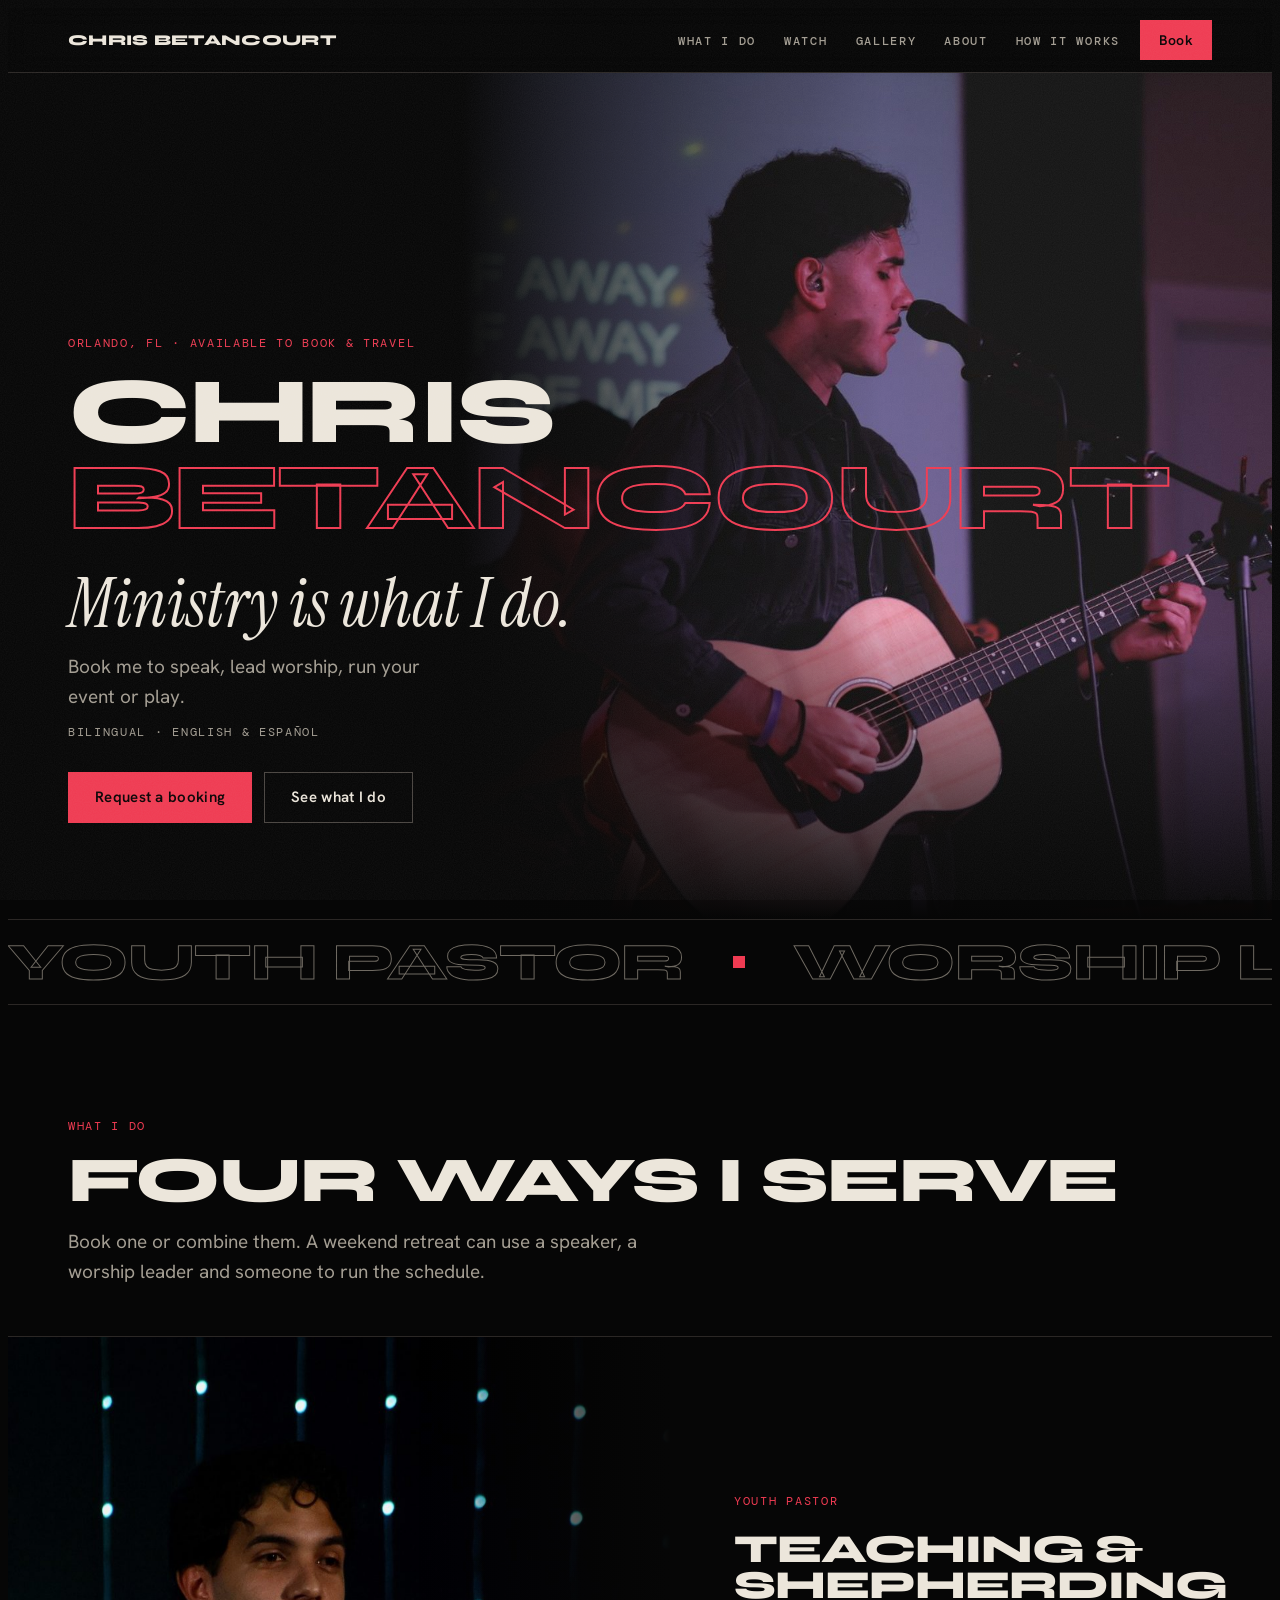
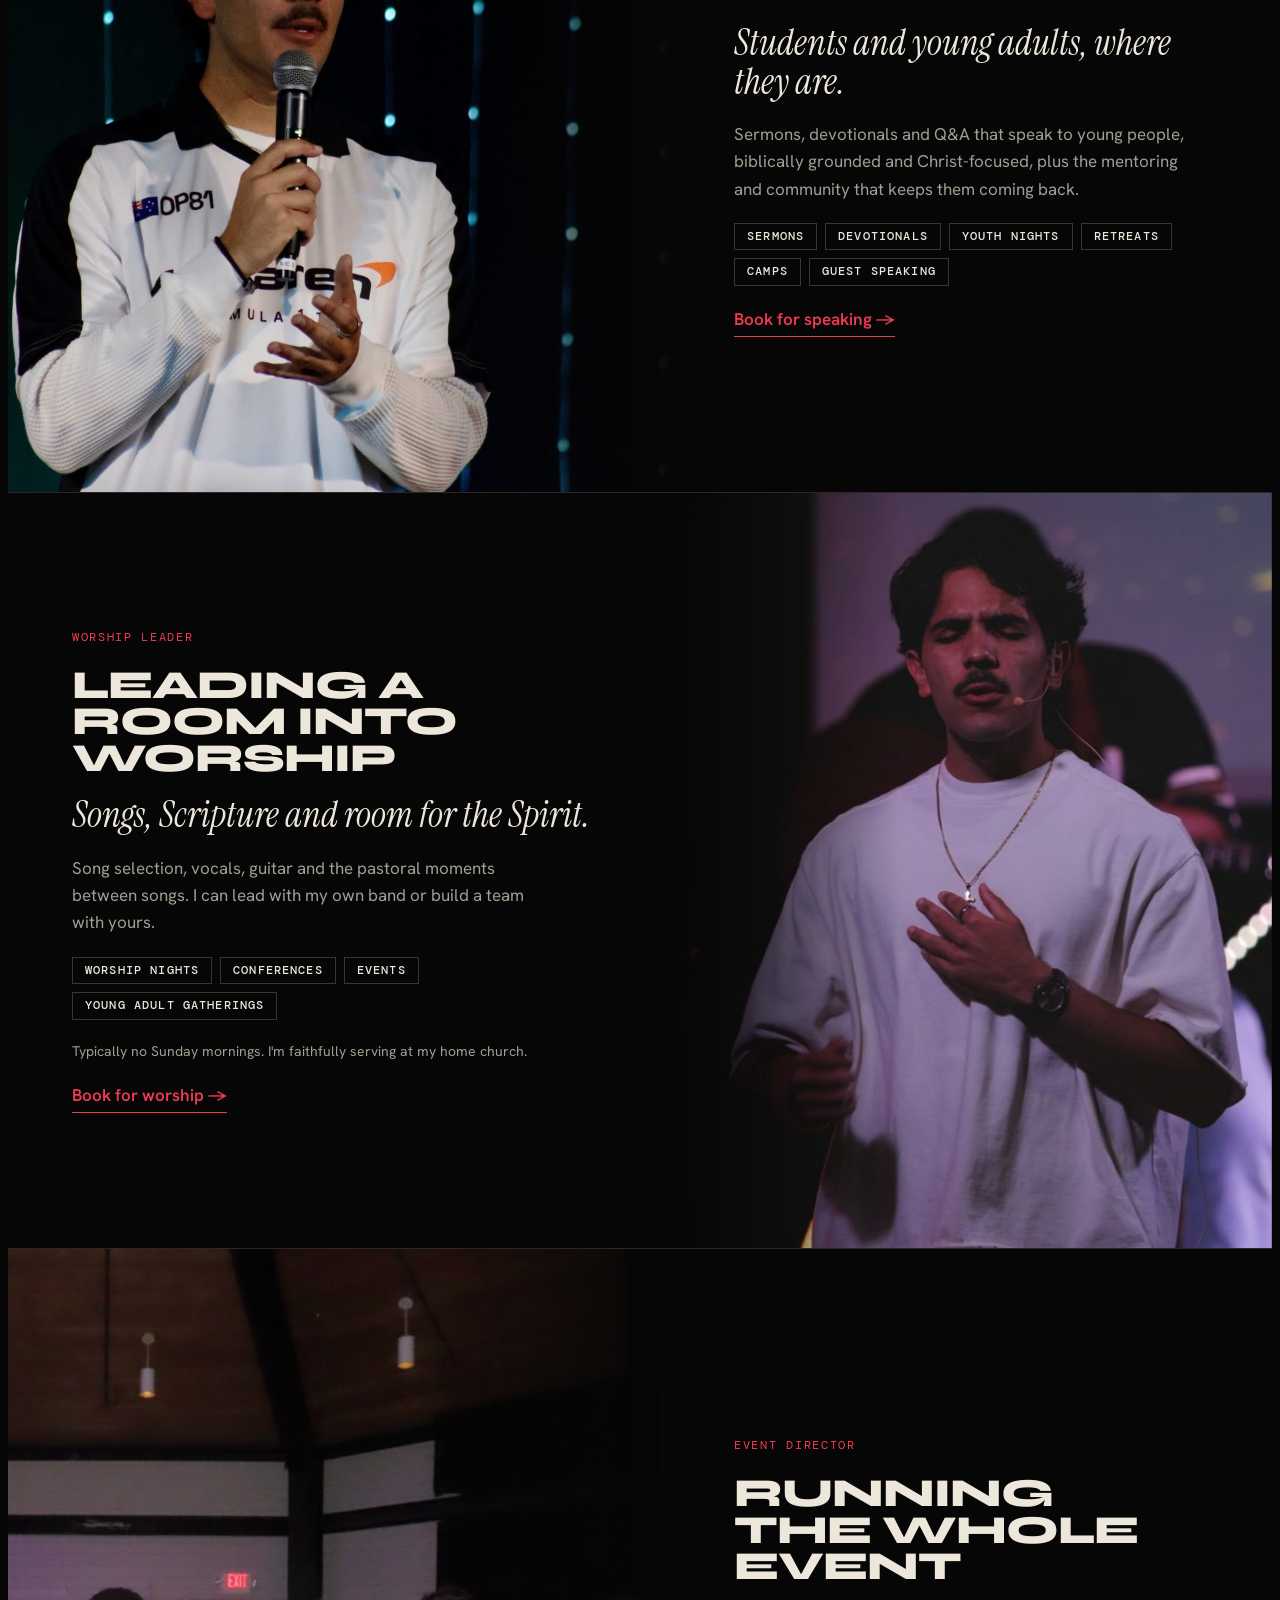
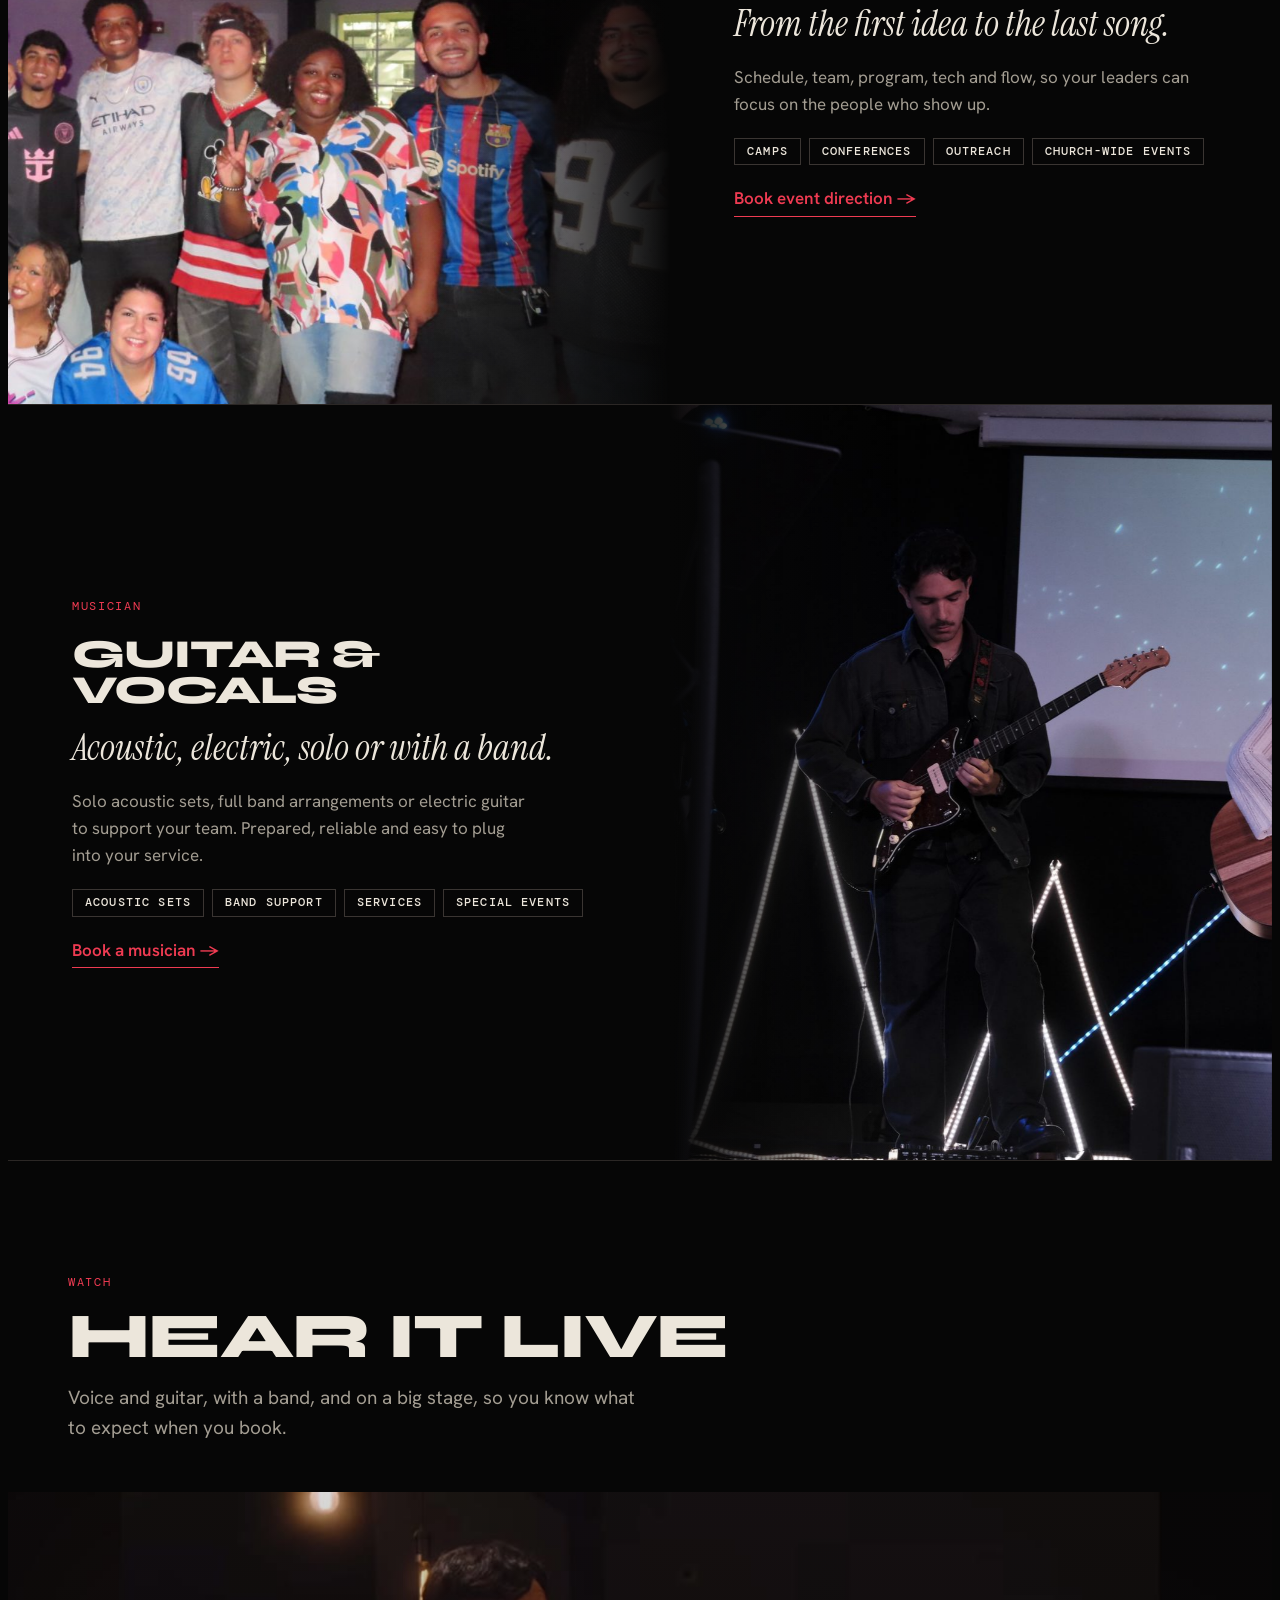
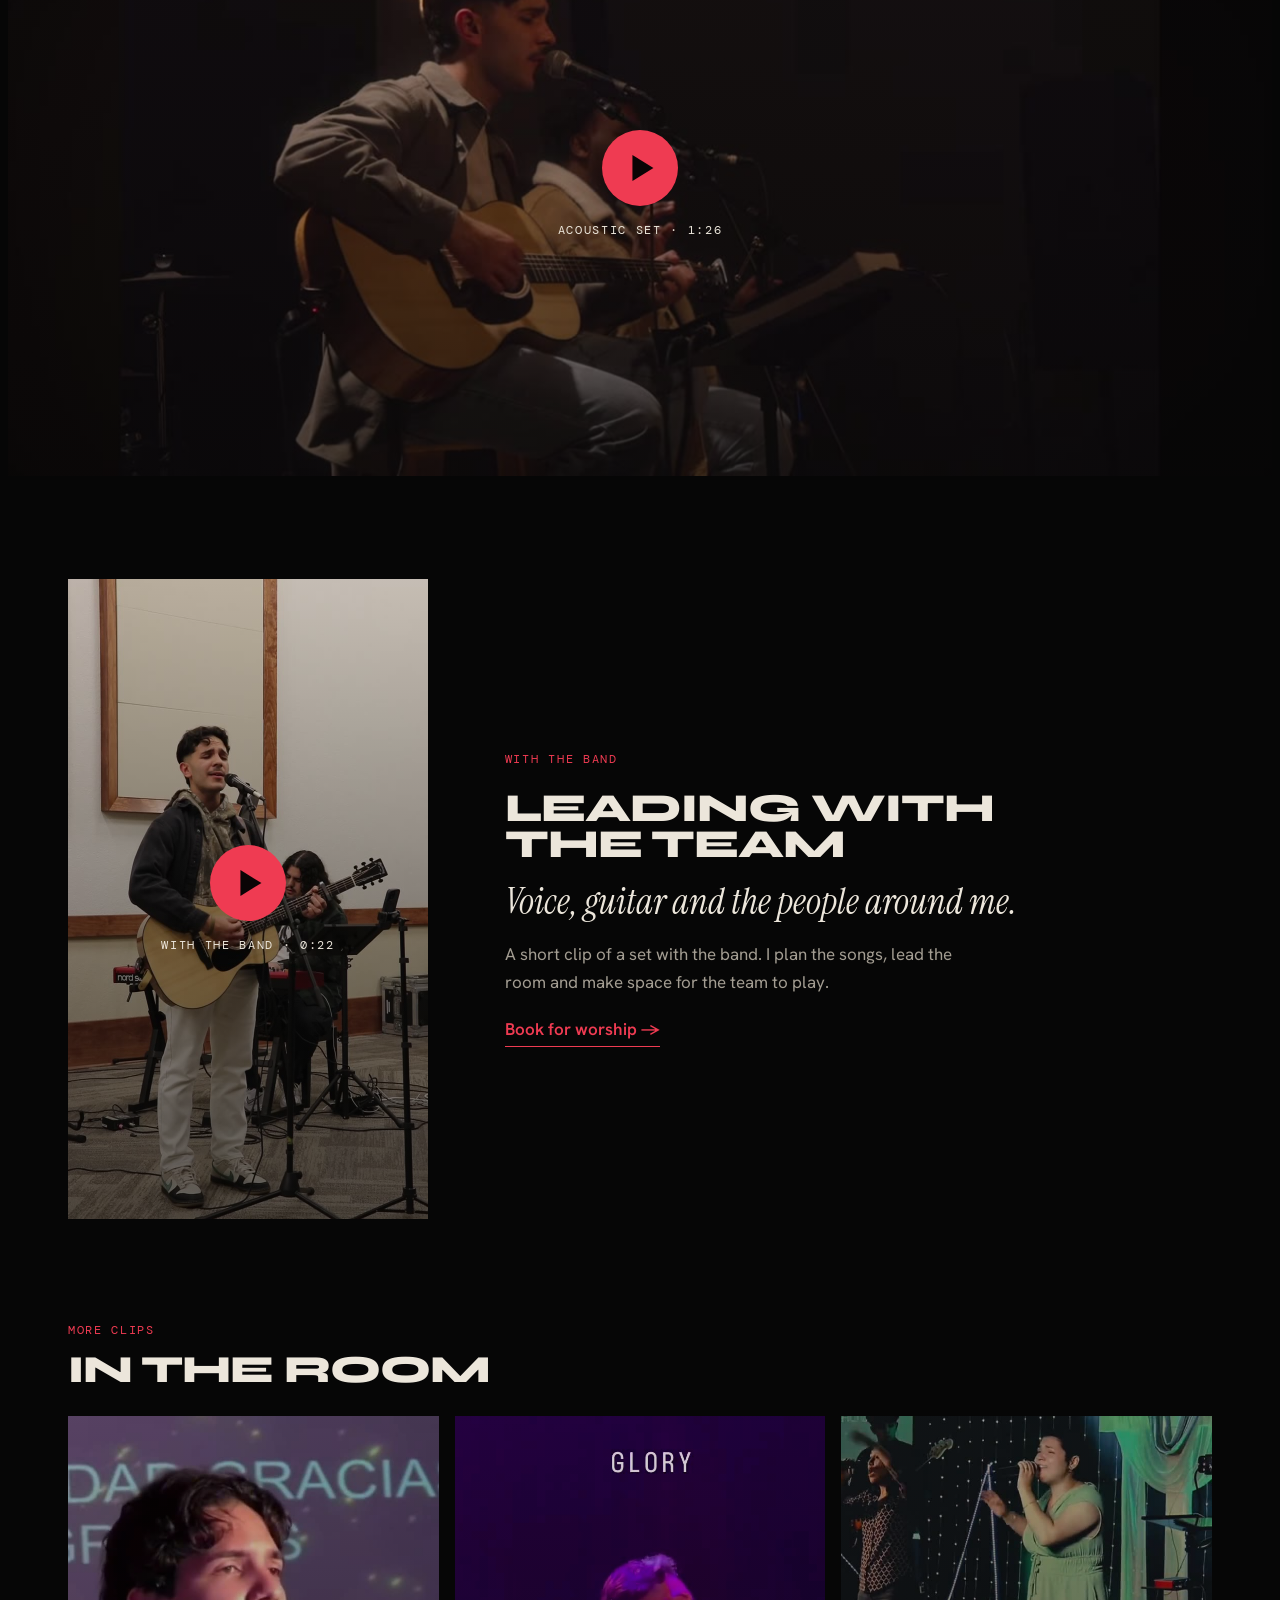
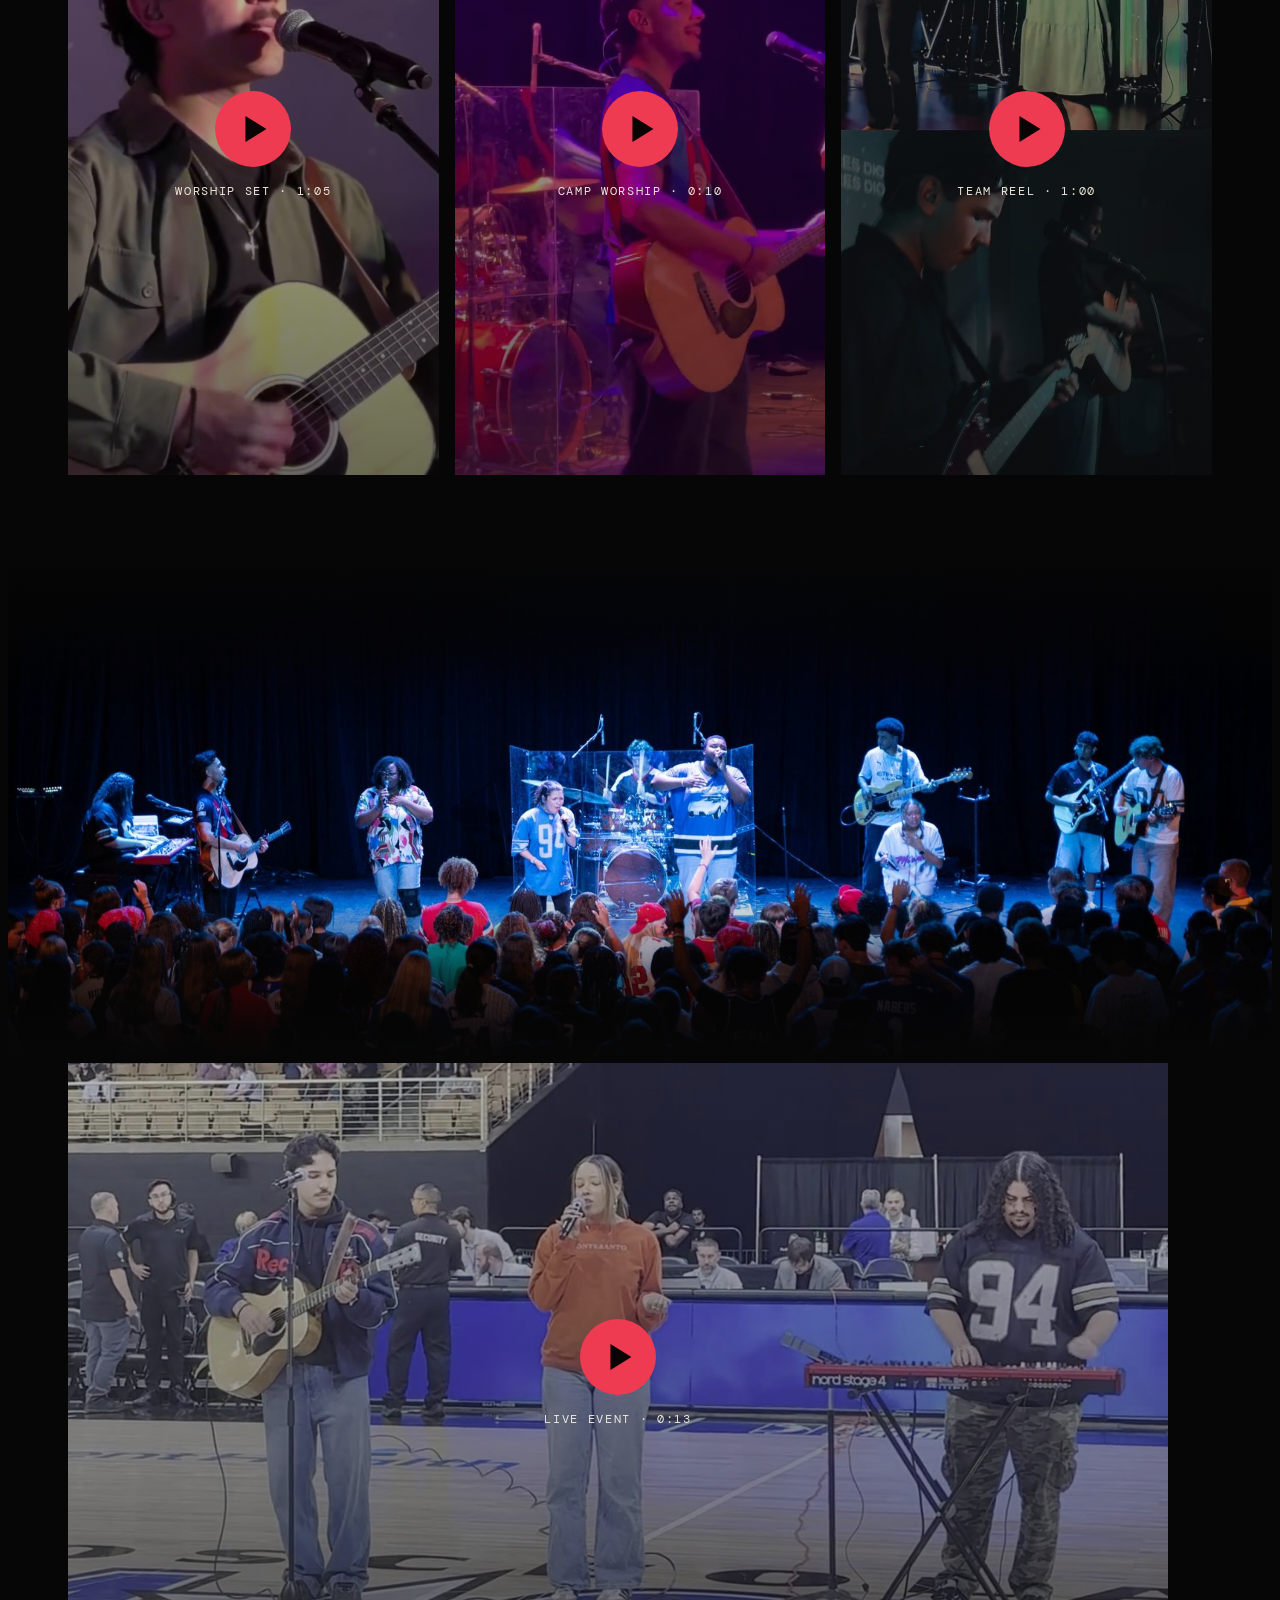
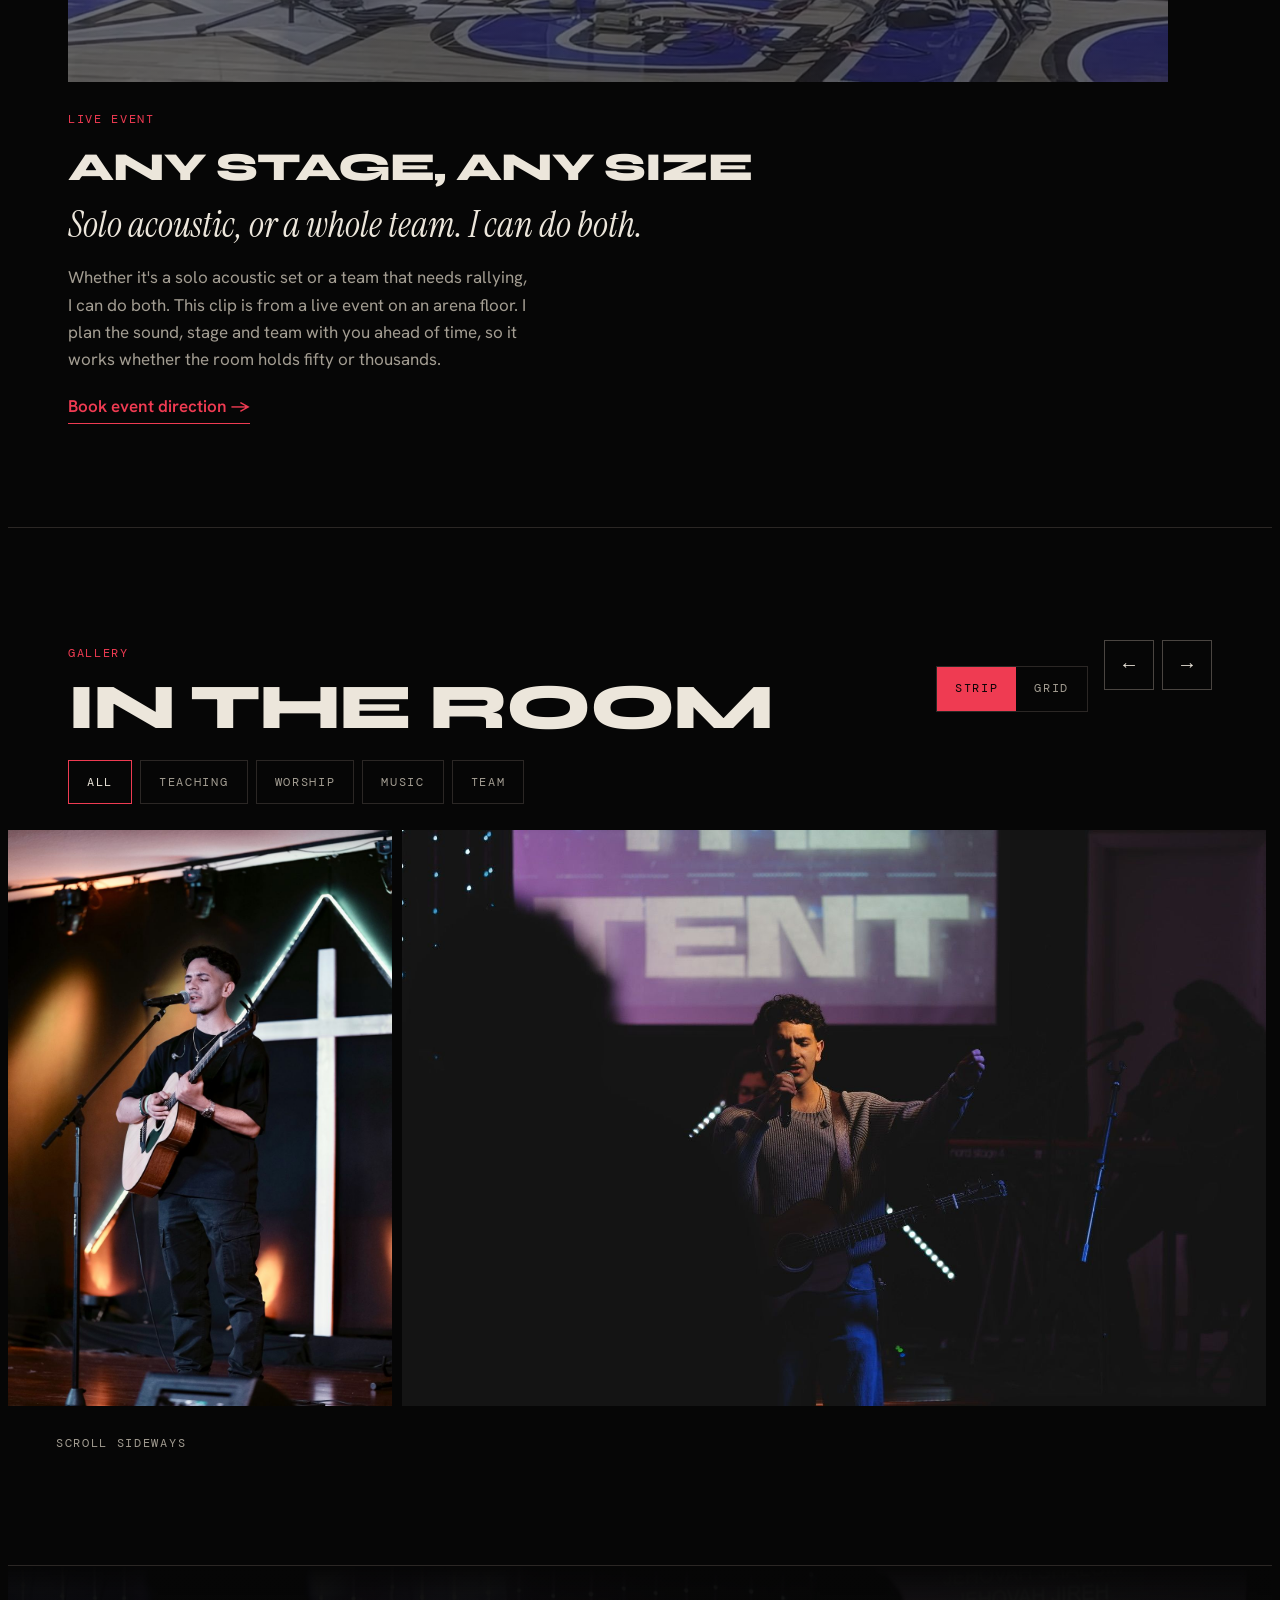
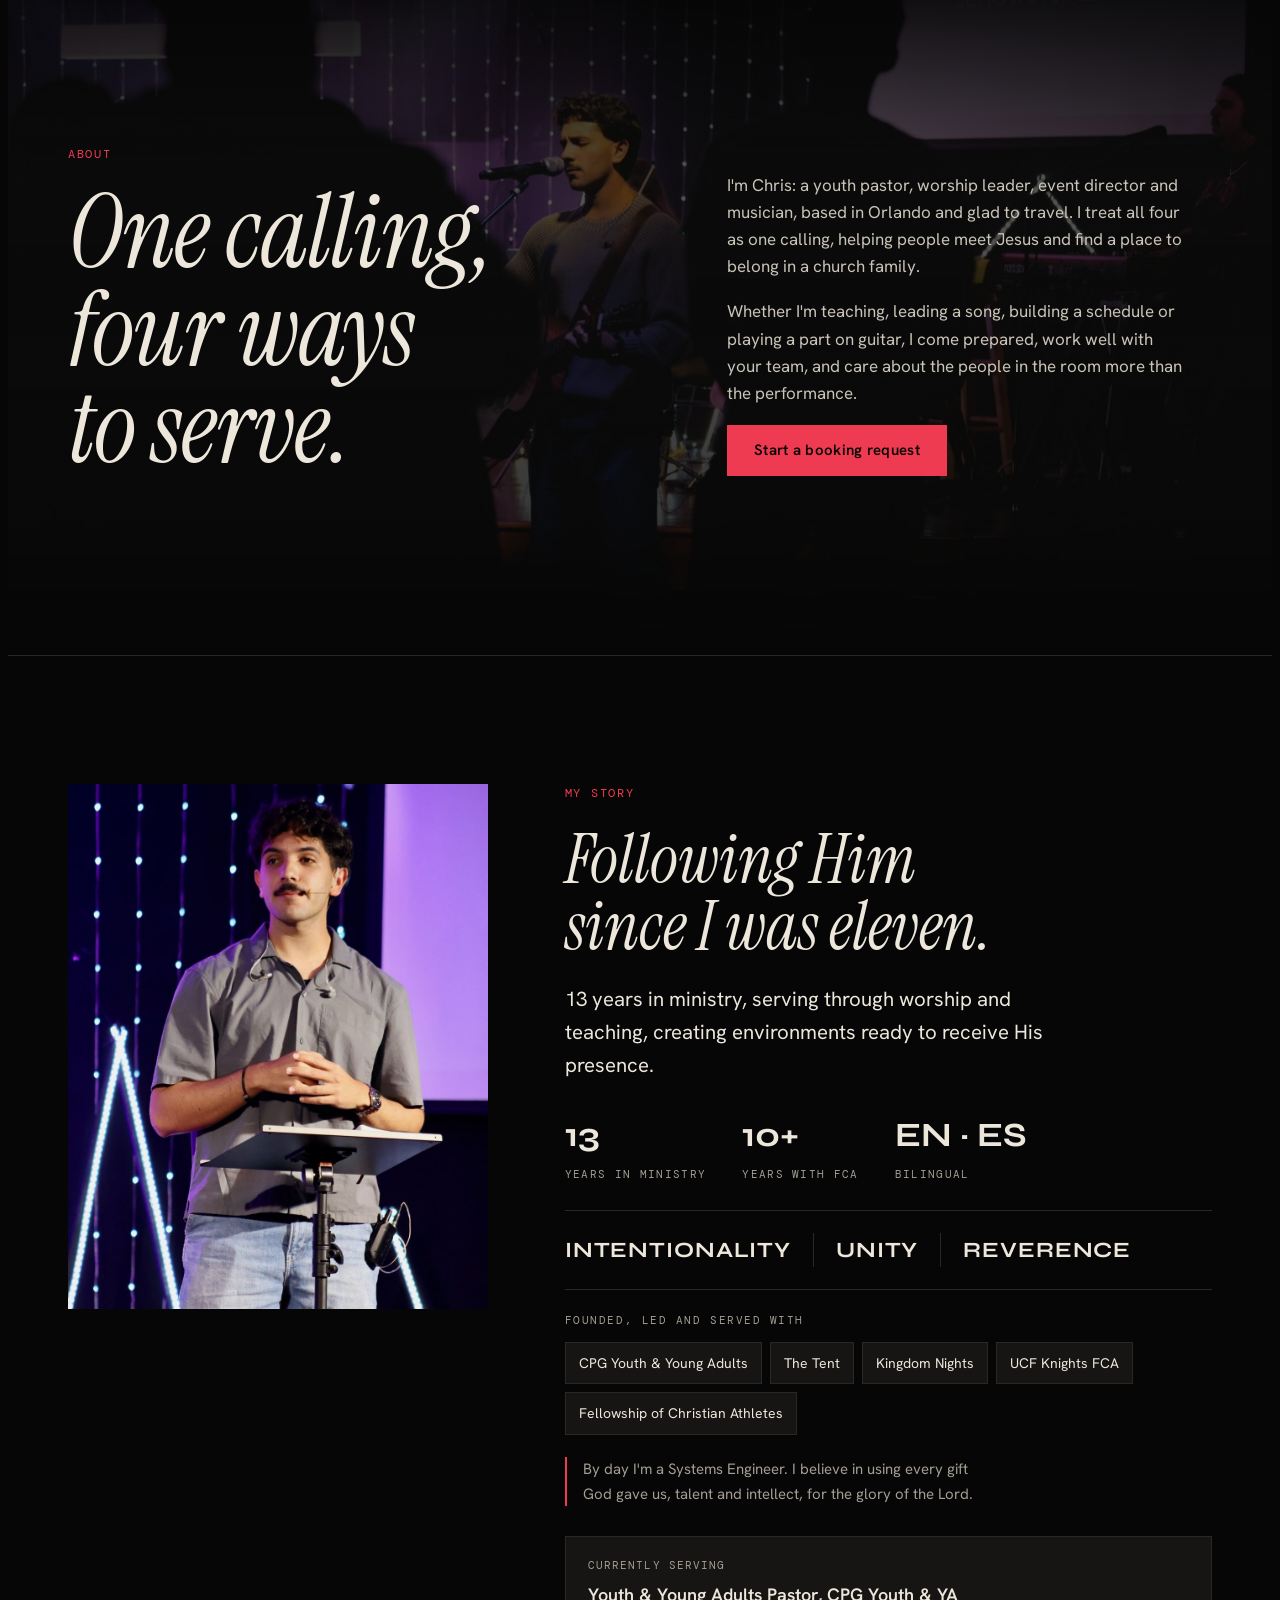
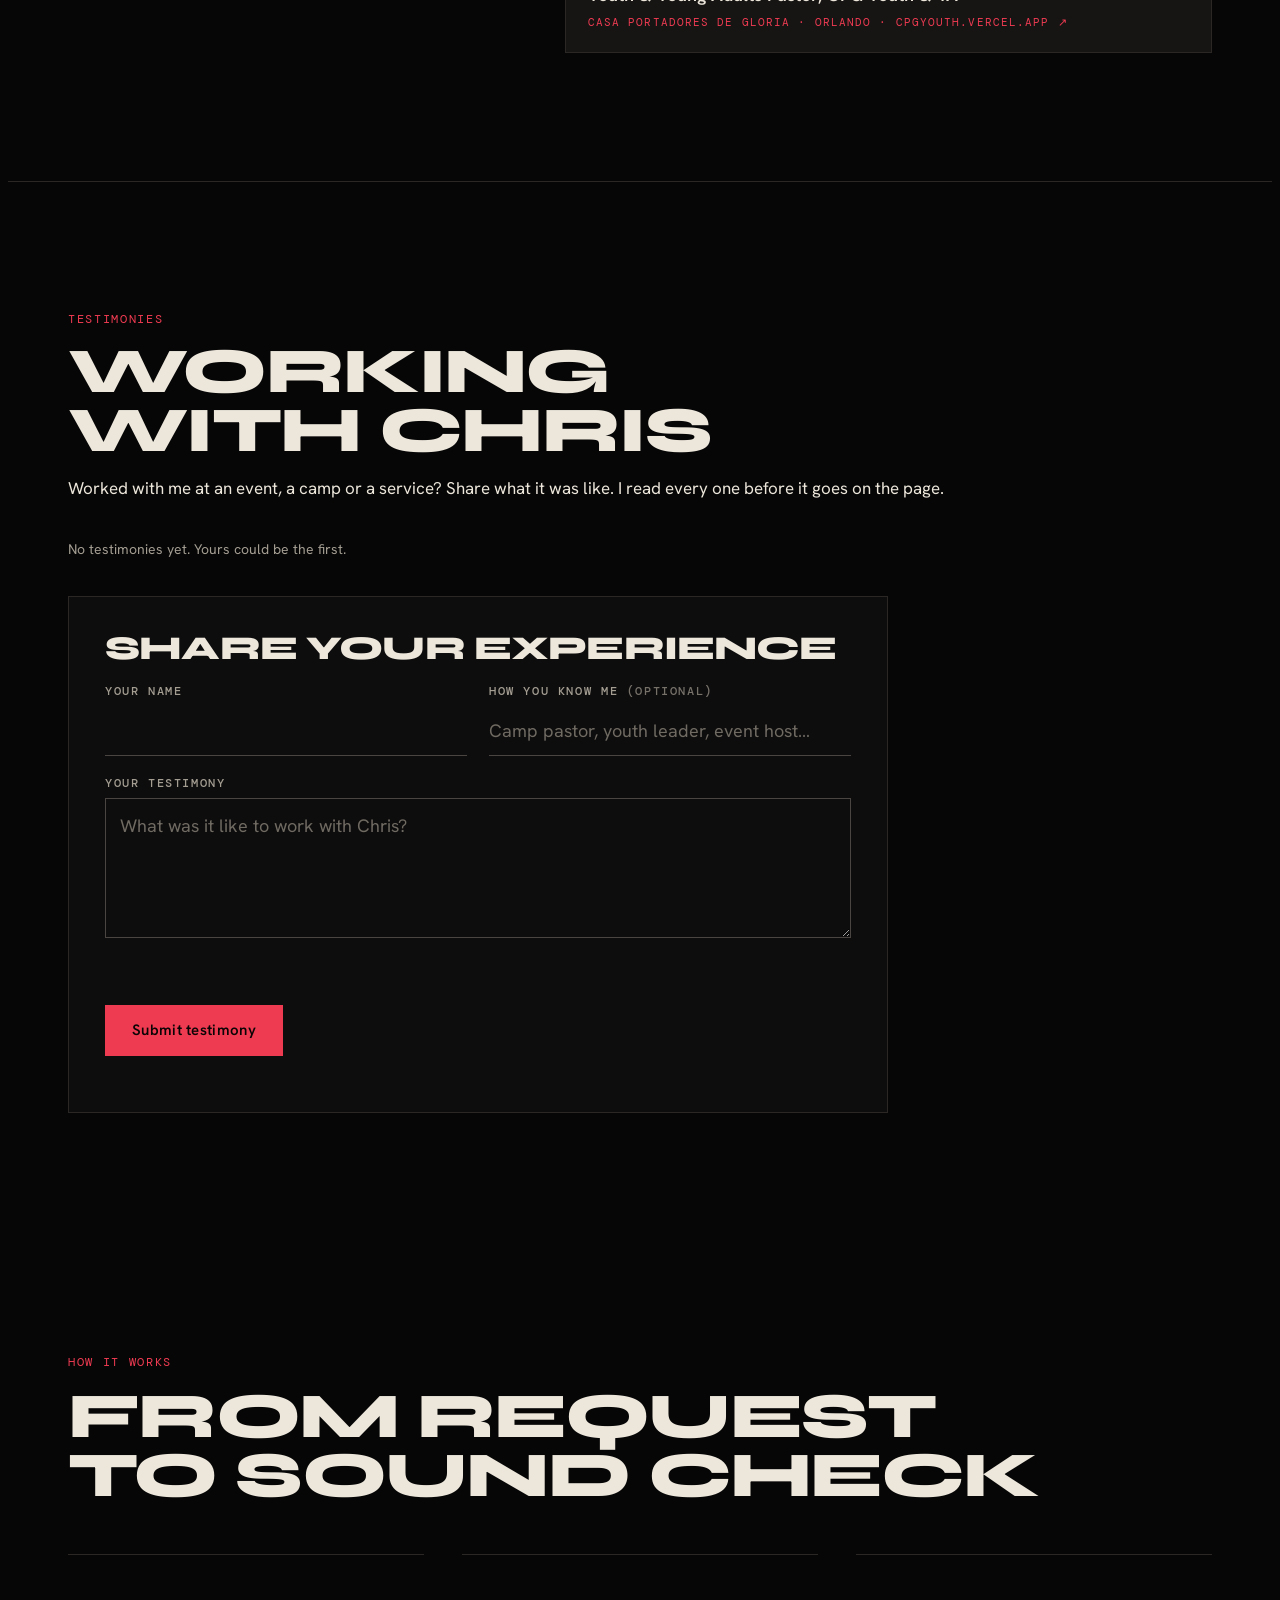
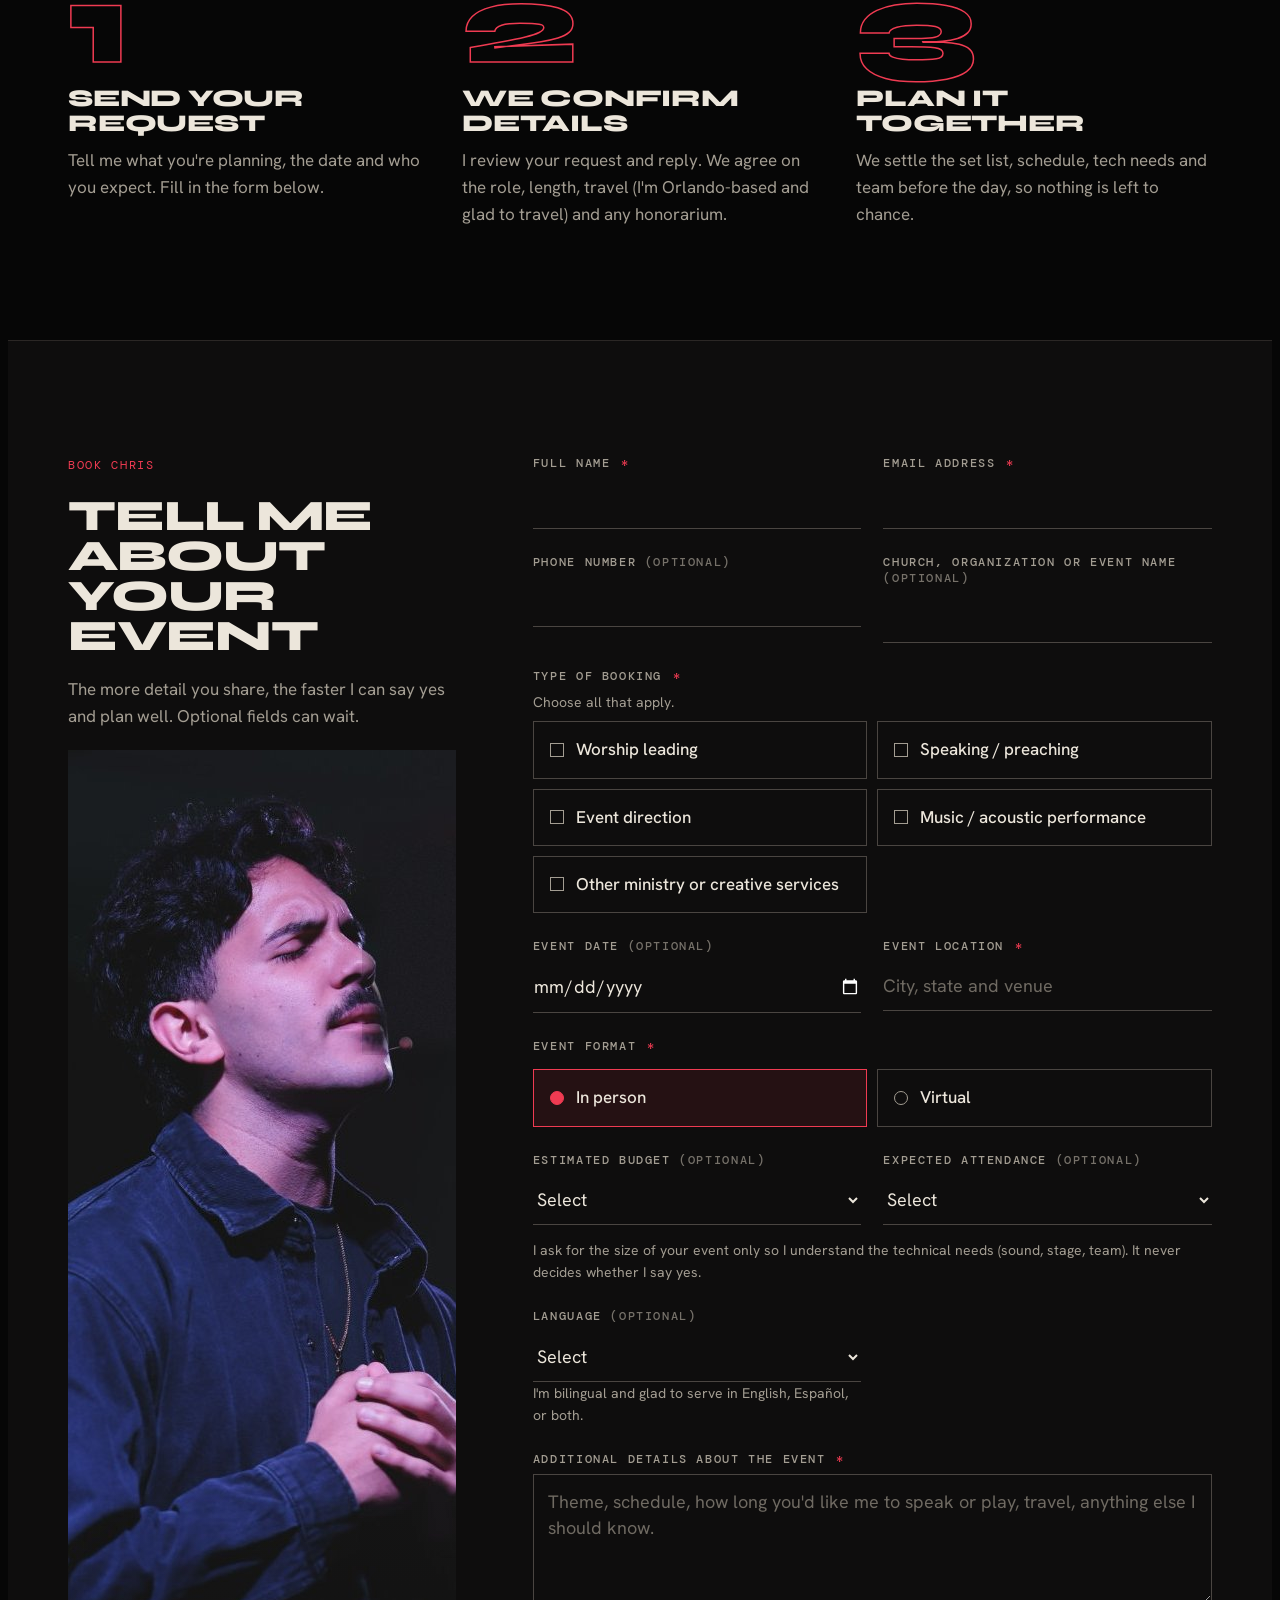
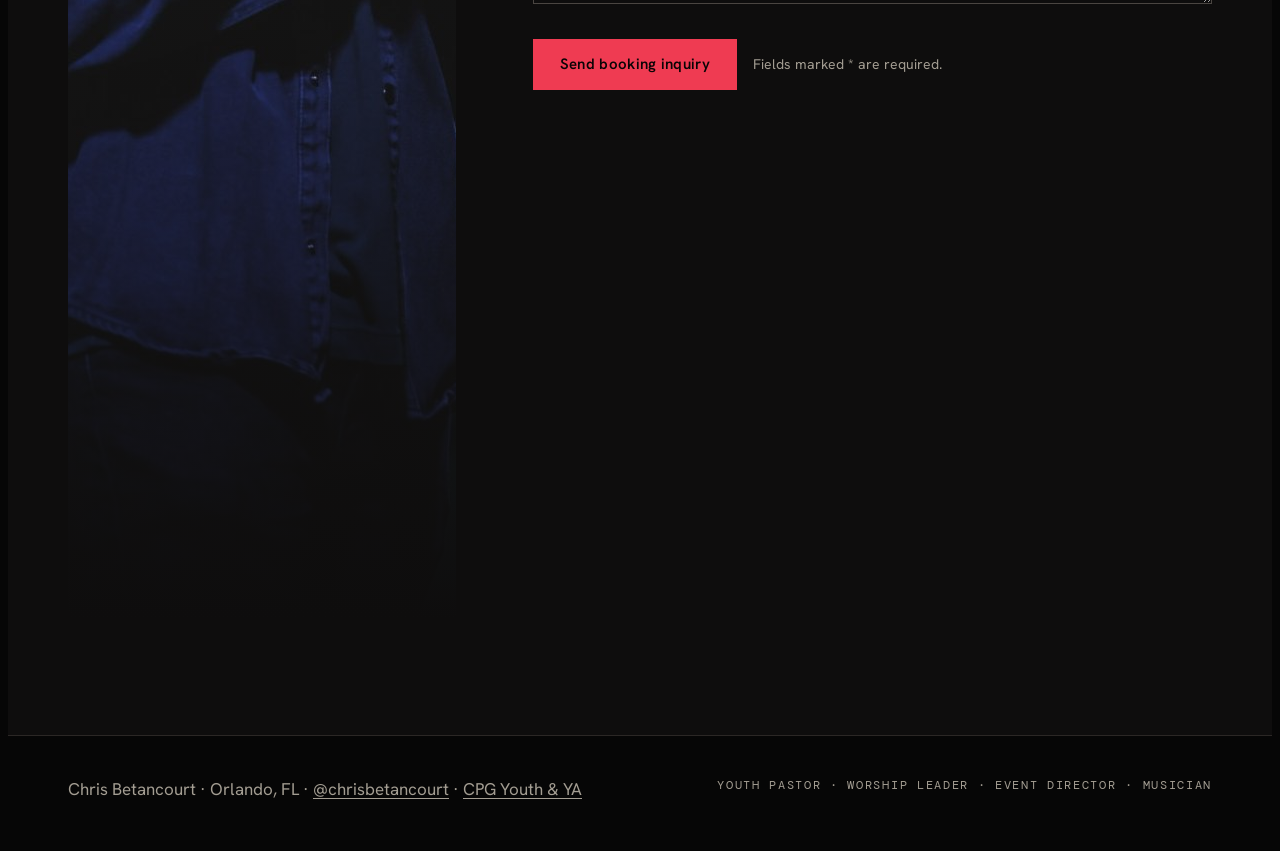
==== commit 9023dcf1: "Add files via upload" ====
--- a/index.html
+++ b/index.html
@@ -338,6 +338,25 @@
 .result .contact { display: grid; gap: 6px; }
 .result .contact b { font-weight: 600; word-break: break-word; }
 
+/* Booking form states */
+.req { color: var(--ember); margin-left: 2px; }
+.chip.radio span::before { border-radius: 50%; }
+.hp { position: absolute !important; left: -10000px; top: auto; width: 1px; height: 1px; overflow: hidden; }
+[aria-invalid="true"] { border-color: #ff7a8a !important; }
+.field-err { color: #ff7a8a; font-size: 15px; margin-top: 6px; min-height: 0; }
+.field-err:empty { display: none; }
+.form-alert { border: 1px solid #ff7a8a; padding: 16px 18px; background: rgba(255, 122, 138, .08); display: grid; gap: 8px; }
+.form-alert[hidden] { display: none; }
+.form-alert p { margin: 0; }
+.form-alert a { text-decoration: underline; text-underline-offset: 3px; font-weight: 600; }
+.setup-note { border: 1px dashed #4a4541; padding: 12px 14px; color: var(--muted); font-size: 14px; }
+.setup-note[hidden] { display: none; }
+.btn[disabled] { opacity: .65; cursor: progress; transform: none; }
+.btn .spin { display: none; width: 14px; height: 14px; margin-right: 10px; border: 2px solid currentColor; border-right-color: transparent; border-radius: 50%; vertical-align: -2px; animation: bkspin .7s linear infinite; }
+.btn[aria-busy="true"] .spin { display: inline-block; }
+@keyframes bkspin { to { transform: rotate(360deg); } }
+.result h3:focus { outline: none; }
+
 footer { border-top: 1px solid var(--line); padding-block: 40px; color: var(--muted); }
 footer .wrap { display: flex; flex-wrap: wrap; justify-content: space-between; gap: 12px 32px; }
 
@@ -727,69 +746,121 @@
       </aside>
       <div style="min-width:0;display:grid;gap:22px">
         <form id="bookingForm" novalidate>
-          <fieldset>
-            <legend>What would you like to book?</legend>
-            <div class="chips" id="roleChips">
-              <label class="chip"><input type="checkbox" name="role" value="Youth Pastor (speaking)"><span>Youth Pastor (speaking)</span></label>
-              <label class="chip"><input type="checkbox" name="role" value="Worship Leader"><span>Worship Leader</span></label>
-              <label class="chip"><input type="checkbox" name="role" value="Event Director"><span>Event Director</span></label>
-              <label class="chip"><input type="checkbox" name="role" value="Musician"><span>Musician</span></label>
+          <p class="setup-note" id="setupNote" hidden>Online booking isn't switched on yet. You can still reach Chris by email or Instagram at the bottom of this page.</p>
+
+          <!-- Honeypot: hidden from people, bots tend to fill it in -->
+          <div class="hp" aria-hidden="true">
+            <label for="company_site">Leave this field empty</label>
+            <input type="text" id="company_site" name="_gotcha" tabindex="-1" autocomplete="off">
+          </div>
+
+          <div class="row">
+            <div>
+              <label class="l" for="name">Full name <span class="req" aria-hidden="true">*</span></label>
+              <input type="text" id="name" name="name" autocomplete="name" required aria-describedby="name-err">
+              <p class="field-err" id="name-err"></p>
             </div>
-            <p class="err" id="roleErr" role="alert"></p>
-          </fieldset>
-
-          <div class="row">
-            <div><label class="l" for="name">Your name</label><input type="text" id="name" name="name" autocomplete="name" required></div>
-            <div><label class="l" for="org">Church or organization <span class="opt">(optional)</span></label><input type="text" id="org" name="org" autocomplete="organization"></div>
-          </div>
-          <div class="row">
-            <div><label class="l" for="email">Email</label><input type="email" id="email" name="email" autocomplete="email" required></div>
-            <div><label class="l" for="phone">Phone <span class="opt">(optional)</span></label><input type="tel" id="phone" name="phone" autocomplete="tel"></div>
-          </div>
-          <div class="row">
-            <div><label class="l" for="eventName">Event name</label><input type="text" id="eventName" name="eventName" placeholder="Youth retreat, worship night…" required></div>
-            <div><label class="l" for="date">Event date</label><input type="date" id="date" name="date" required></div>
-          </div>
-          <div class="row">
-            <div><label class="l" for="location">City and venue</label><input type="text" id="location" name="location" required></div>
             <div>
-              <label class="l" for="size">Expected attendance</label>
-              <select id="size" name="size">
-                <option value="">Select</option>
-                <option>Under 50</option><option>50 to 150</option><option>150 to 500</option><option>500 to 1,000</option><option>1,000+</option>
-              </select>
-              <p class="fine">I ask for the size of your event only so I understand the technical needs (sound, stage, team). It never decides whether I say yes.</p>
+              <label class="l" for="email">Email address <span class="req" aria-hidden="true">*</span></label>
+              <input type="email" id="email" name="email" autocomplete="email" inputmode="email" required aria-describedby="email-err">
+              <p class="field-err" id="email-err"></p>
             </div>
           </div>
           <div class="row">
             <div>
-              <label class="l" for="lang">Language <span class="opt">(optional)</span></label>
-              <select id="lang" name="lang"><option value="">Select</option><option>English</option><option>Español</option><option>Both, bilingual</option></select>
-              <p class="fine">I'm bilingual and glad to serve in English, Español, or both.</p>
+              <label class="l" for="phone">Phone number <span class="opt">(optional)</span></label>
+              <input type="tel" id="phone" name="phone" autocomplete="tel" inputmode="tel">
+            </div>
+            <div>
+              <label class="l" for="org">Church, organization or event name <span class="opt">(optional)</span></label>
+              <input type="text" id="org" name="organization" autocomplete="organization">
             </div>
           </div>
+
+          <fieldset aria-describedby="roleHint roleErr">
+            <legend>Type of booking <span class="req" aria-hidden="true">*</span></legend>
+            <p class="fine" id="roleHint">Choose all that apply.</p>
+            <div class="chips" id="roleChips">
+              <label class="chip"><input type="checkbox" name="role" value="Worship leading"><span>Worship leading</span></label>
+              <label class="chip"><input type="checkbox" name="role" value="Speaking / preaching"><span>Speaking / preaching</span></label>
+              <label class="chip"><input type="checkbox" name="role" value="Event direction"><span>Event direction</span></label>
+              <label class="chip"><input type="checkbox" name="role" value="Music / acoustic performance"><span>Music / acoustic performance</span></label>
+              <label class="chip"><input type="checkbox" name="role" value="Other ministry or creative services"><span>Other ministry or creative services</span></label>
+            </div>
+            <p class="field-err" id="roleErr"></p>
+          </fieldset>
+
+          <div class="row">
+            <div>
+              <label class="l" for="date">Event date <span class="opt">(optional)</span></label>
+              <input type="date" id="date" name="event_date">
+            </div>
+            <div>
+              <label class="l" for="location">Event location <span class="req" aria-hidden="true">*</span></label>
+              <input type="text" id="location" name="event_location" placeholder="City, state and venue" autocomplete="off" required aria-describedby="location-err">
+              <p class="field-err" id="location-err"></p>
+            </div>
+          </div>
+
+          <fieldset>
+            <legend>Event format <span class="req" aria-hidden="true">*</span></legend>
+            <div class="chips" id="formatChips">
+              <label class="chip radio"><input type="radio" name="format" value="In person" checked><span>In person</span></label>
+              <label class="chip radio"><input type="radio" name="format" value="Virtual"><span>Virtual</span></label>
+            </div>
+          </fieldset>
+
+          <div class="row">
+            <div>
+              <label class="l" for="budget">Estimated budget <span class="opt">(optional)</span></label>
+              <select id="budget" name="budget">
+                <option value="">Select</option>
+                <option>Under $500</option>
+                <option>$500 to $1,000</option>
+                <option>$1,000 to $2,500</option>
+                <option>$2,500 to $5,000</option>
+                <option>$5,000+</option>
+                <option>Not sure yet</option>
+              </select>
+            </div>
+            <div>
+              <label class="l" for="size">Expected attendance <span class="opt">(optional)</span></label>
+              <select id="size" name="attendance" aria-describedby="sizeNote">
+                <option value="">Select</option>
+                <option>Under 50</option><option>50 to 150</option><option>150 to 500</option><option>500 to 1,000</option><option>1,000+</option>
+              </select>
+            </div>
+          </div>
+          <p class="fine" id="sizeNote" style="margin-top:-12px">I ask for the size of your event only so I understand the technical needs (sound, stage, team). It never decides whether I say yes.</p>
+
+          <div class="row">
+            <div>
+              <label class="l" for="lang">Language <span class="opt">(optional)</span></label>
+              <select id="lang" name="language" aria-describedby="langNote"><option value="">Select</option><option>English</option><option>Español</option><option>Both, bilingual</option></select>
+              <p class="fine" id="langNote">I'm bilingual and glad to serve in English, Español, or both.</p>
+            </div>
+          </div>
+
           <div>
-            <label class="l" for="details">Details <span class="opt">(optional)</span></label>
-            <textarea id="details" name="details" placeholder="Theme, schedule, how long you'd like me to speak or play, travel, honorarium, anything else I should know."></textarea>
+            <label class="l" for="details">Additional details about the event <span class="req" aria-hidden="true">*</span></label>
+            <textarea id="details" name="message" required aria-describedby="details-err" placeholder="Theme, schedule, how long you'd like me to speak or play, travel, anything else I should know."></textarea>
+            <p class="field-err" id="details-err"></p>
           </div>
+
+          <div class="form-alert" id="formAlert" role="alert" hidden></div>
+
           <div style="display:flex;flex-wrap:wrap;gap:16px;align-items:center">
-            <button class="btn" type="submit">Prepare my request</button>
-            <span class="fine">You'll review the request before sending it.</span>
+            <button class="btn" type="submit" id="submitBtn"><span class="spin" aria-hidden="true"></span><span id="submitLabel">Send booking inquiry</span></button>
+            <span class="fine">Fields marked * are required.</span>
           </div>
-          <p class="err" id="formErr" role="alert"></p>
         </form>
 
         <div class="result" id="result" hidden>
-          <h3>Your request is ready</h3>
-          <div class="contact" id="contactBlock"></div>
-          <label class="l" for="summary" style="margin:0">Booking request</label>
-          <textarea id="summary" readonly></textarea>
+          <h3 id="resultTitle" tabindex="-1">Inquiry sent</h3>
+          <p id="resultText" role="status"></p>
           <div class="actions">
-            <button class="btn" type="button" id="copyBtn">Copy request</button>
-            <a class="btn ghost" id="mailBtn" href="#" hidden target="_blank" rel="noopener">Open in email app</a>
-            <button class="btn ghost" type="button" id="editBtn">Edit request</button>
+            <button class="btn ghost" type="button" id="againBtn">Send another inquiry</button>
           </div>
-          <p class="fine" id="copyNote" role="status"></p>
         </div>
       </div>
     </div>
@@ -807,112 +878,200 @@
 /* Add Chris's real contact details here. Leave a value empty to hide it. */
 var CONTACT = { email: "chrisbetancourt56@gmail.com", instagram: "@chrisbetancourt" };
 
+/* BOOKING FORM ENDPOINT
+   Paste your Formspree endpoint between the quotes, e.g. "https://formspree.io/f/abcdwxyz".
+   Until then the form will NOT send anything and will tell visitors to use email or Instagram.
+   This URL is public by design. It is safe to keep in the page. Never put a secret API key here. */
+var FORMSPREE_ENDPOINT = "https://formspree.io/f/mppqradb";
+
 (function () {
   var form = document.getElementById('bookingForm');
   var result = document.getElementById('result');
-  var summary = document.getElementById('summary');
-  var roleErr = document.getElementById('roleErr');
-  var formErr = document.getElementById('formErr');
-  var copyNote = document.getElementById('copyNote');
-  var mailBtn = document.getElementById('mailBtn');
-  var contactBlock = document.getElementById('contactBlock');
+  var resultTitle = document.getElementById('resultTitle');
+  var resultText = document.getElementById('resultText');
+  var alertBox = document.getElementById('formAlert');
+  var setupNote = document.getElementById('setupNote');
+  var submitBtn = document.getElementById('submitBtn');
+  var submitLabel = document.getElementById('submitLabel');
   var dateInput = document.getElementById('date');
+  var sending = false;
+
+  var configured = /^https:\/\/formspree\.io\/f\/[A-Za-z0-9]+$/.test(FORMSPREE_ENDPOINT);
+  if (!configured) {
+    setupNote.hidden = false;
+    if (window.console) console.warn('Booking form: set FORMSPREE_ENDPOINT in index.html to enable submissions.');
+  }
 
   try {
     var d = new Date(); d.setMinutes(d.getMinutes() - d.getTimezoneOffset());
     dateInput.min = d.toISOString().slice(0, 10);
   } catch (e) {}
 
+  function $(id) { return document.getElementById(id); }
+  function val(id) { return $(id).value.trim(); }
   function roles() {
     return Array.prototype.slice.call(form.querySelectorAll('input[name="role"]:checked')).map(function (i) { return i.value; });
   }
 
-  /* "Book for ..." links pre-select the matching role. */
+  /* "Book for ..." links pre-select the matching type of booking. */
+  var roleMap = {
+    'Youth Pastor': 'Speaking / preaching',
+    'Worship Leader': 'Worship leading',
+    'Event Director': 'Event direction',
+    'Musician': 'Music / acoustic performance'
+  };
   Array.prototype.forEach.call(document.querySelectorAll('a[data-role]'), function (a) {
     a.addEventListener('click', function () {
-      var want = a.getAttribute('data-role');
-      Array.prototype.forEach.call(form.querySelectorAll('input[name="role"]'), function (i) {
-        i.checked = i.value.indexOf(want) === 0;
-      });
-      roleErr.textContent = '';
+      var want = roleMap[a.getAttribute('data-role')];
+      Array.prototype.forEach.call(form.querySelectorAll('input[name="role"]'), function (i) { i.checked = (i.value === want); });
+      setError('roleErr', '');
     });
   });
 
-  function prettyDate(v) {
-    if (!v) return '';
-    var p = v.split('-');
-    var dt = new Date(+p[0], +p[1] - 1, +p[2]);
-    return dt.toLocaleDateString(undefined, { weekday: 'long', year: 'numeric', month: 'long', day: 'numeric' });
-  }
-
+  /* ----- validation ----- */
+  var fields = [
+    { id: 'name',     err: 'name-err',     msg: 'Please enter your full name.' },
+    { id: 'email',    err: 'email-err',    msg: 'Please enter your email address.' },
+    { id: 'location', err: 'location-err', msg: 'Please tell me where the event will be.' },
+    { id: 'details',  err: 'details-err',  msg: 'Please share a few details about the event.' }
+  ];
+  var emailRe = /^[^\s@]+@[^\s@]+\.[^\s@]{2,}$/;
+
+  function setError(errId, msg, inputId) {
+    $(errId).textContent = msg;
+    if (inputId) {
+      if (msg) $(inputId).setAttribute('aria-invalid', 'true'); else $(inputId).removeAttribute('aria-invalid');
+    }
+  }
+
+  function validate() {
+    var first = null;
+    fields.forEach(function (f) {
+      var v = val(f.id), m = '';
+      if (!v) m = f.msg;
+      else if (f.id === 'email' && !emailRe.test(v)) m = 'That email address looks incomplete. Example: name@example.com';
+      setError(f.err, m, f.id);
+      if (m && !first) first = $(f.id);
+    });
+    if (!roles().length) {
+      setError('roleErr', 'Choose at least one type of booking.');
+      if (!first) first = form.querySelector('input[name="role"]');
+    } else { setError('roleErr', ''); }
+    return first;
+  }
+
+  fields.forEach(function (f) {
+    $(f.id).addEventListener('input', function () { if ($(f.id).value.trim()) setError(f.err, '', f.id); });
+  });
+  form.addEventListener('change', function (e) {
+    if (e.target && e.target.name === 'role' && roles().length) setError('roleErr', '');
+  });
+
+  /* ----- messages ----- */
+  function contactLinks(parent) {
+    if (CONTACT.email) {
+      var m = document.createElement('a'); m.href = 'mailto:' + CONTACT.email; m.textContent = CONTACT.email; parent.appendChild(m);
+    }
+    if (CONTACT.email && CONTACT.instagram) parent.appendChild(document.createTextNode(' or on Instagram '));
+    if (CONTACT.instagram) {
+      var i = document.createElement('a'); i.href = 'https://instagram.com/' + CONTACT.instagram.replace('@', ''); i.target = '_blank'; i.rel = 'noopener'; i.textContent = CONTACT.instagram; parent.appendChild(i);
+    }
+  }
+  function showAlert(lead, tail) {
+    alertBox.textContent = '';
+    var p = document.createElement('p');
+    p.appendChild(document.createTextNode(lead + ' '));
+    contactLinks(p);
+    if (tail) p.appendChild(document.createTextNode(tail));
+    alertBox.appendChild(p);
+    alertBox.hidden = false;
+  }
+  function setBusy(on) {
+    sending = on;
+    submitBtn.disabled = on;
+    if (on) submitBtn.setAttribute('aria-busy', 'true'); else submitBtn.removeAttribute('aria-busy');
+    submitLabel.textContent = on ? 'Sending…' : 'Send booking inquiry';
+  }
+
+  /* ----- submit ----- */
   form.addEventListener('submit', function (e) {
     e.preventDefault();
-    roleErr.textContent = ''; formErr.textContent = '';
-    var picked = roles();
-    if (!picked.length) { roleErr.textContent = 'Choose at least one thing you would like to book.'; form.querySelector('input[name="role"]').focus(); return; }
-    var req = ['name', 'email', 'eventName', 'date', 'location'];
-    for (var i = 0; i < req.length; i++) {
-      var el = document.getElementById(req[i]);
-      if (!el.value.trim()) { formErr.textContent = 'Please fill in ' + el.previousElementSibling.textContent.trim().toLowerCase() + '.'; el.focus(); return; }
+    if (sending) return;                       /* blocks double clicks and double Enter */
+    alertBox.hidden = true;
+
+    var bad = validate();
+    if (bad) { bad.focus(); return; }
+
+    /* Honeypot: real visitors never see this field. Pretend success, send nothing. */
+    if (val('company_site')) { showSuccess(); return; }
+
+    if (!configured) {
+      showAlert('Online booking isn\'t switched on yet, so this was not sent. Your details are still here. For now, please reach Chris directly at', '.');
+      alertBox.scrollIntoView({ behavior: 'smooth', block: 'center' });
+      return;
     }
-    var em = document.getElementById('email');
-    if (!/^[^\s@]+@[^\s@]+\.[^\s@]+$/.test(em.value.trim())) { formErr.textContent = 'That email address looks incomplete.'; em.focus(); return; }
-
-    var v = function (id) { return document.getElementById(id).value.trim(); };
-    var lines = [
-      'Booking request for Chris Betancourt', '',
-      'Booking: ' + picked.join(', '),
-      'Event: ' + v('eventName'),
-      'Date: ' + prettyDate(v('date')),
-      'Location: ' + v('location'),
-      'Expected attendance: ' + (v('size') || 'Not specified'),
-      'Language: ' + (v('lang') || 'Not specified'), '',
-      'From: ' + v('name') + (v('org') ? ' (' + v('org') + ')' : ''),
-      'Email: ' + v('email')
-    ];
-    if (v('phone')) lines.push('Phone: ' + v('phone'));
-    if (v('details')) { lines.push('', 'Details:', v('details')); }
-    summary.value = lines.join('\n');
-
-    contactBlock.textContent = '';
-    var hasContact = CONTACT.email || CONTACT.instagram;
-    var intro = document.createElement('p');
-    intro.className = 'fine';
-    if (hasContact) {
-      intro.textContent = CONTACT.email ? 'Send this request to Chris:' : 'Copy your request, then send it to Chris as a direct message on Instagram:';
-      contactBlock.appendChild(intro);
-      if (CONTACT.email) { var b = document.createElement('b'); b.textContent = CONTACT.email; contactBlock.appendChild(b); }
-      if (CONTACT.instagram) { var b2 = document.createElement('a'); b2.href = 'https://instagram.com/' + CONTACT.instagram.replace('@', ''); b2.target = '_blank'; b2.rel = 'noopener'; b2.textContent = 'Instagram ' + CONTACT.instagram; b2.style.cssText = 'display:block;font-weight:700;text-decoration:underline;text-underline-offset:3px;margin-top:6px;color:var(--bone)'; contactBlock.appendChild(b2); }
-    } else {
-      intro.textContent = 'Copy the request below and send it to Chris. His contact details will be listed here.';
-      contactBlock.appendChild(intro);
-    }
-    if (CONTACT.email) {
-      mailBtn.hidden = false;
-      mailBtn.href = 'mailto:' + CONTACT.email + '?subject=' + encodeURIComponent('Booking request: ' + v('eventName')) + '&body=' + encodeURIComponent(summary.value);
-    } else { mailBtn.hidden = true; }
-
-    copyNote.textContent = '';
+
+    var fmt = form.querySelector('input[name="format"]:checked');
+    var data = new FormData();
+    data.append('_subject', 'Booking inquiry: ' + roles().join(', ') + ' (' + val('name') + ')');
+    data.append('name', val('name'));
+    data.append('email', val('email'));
+    data.append('phone', val('phone'));
+    data.append('organization', val('org'));
+    data.append('booking_type', roles().join(', '));
+    data.append('event_date', val('date'));
+    data.append('event_location', val('location'));
+    data.append('event_format', fmt ? fmt.value : '');
+    data.append('budget', val('budget') || 'Not specified');
+    data.append('attendance', val('size') || 'Not specified');
+    data.append('language', val('lang') || 'Not specified');
+    data.append('message', val('details'));
+    data.append('_gotcha', '');
+
+    setBusy(true);
+    var ctrl = window.AbortController ? new AbortController() : null;
+    var timer = setTimeout(function () { if (ctrl) ctrl.abort(); }, 20000);
+
+    fetch(FORMSPREE_ENDPOINT, {
+      method: 'POST',
+      body: data,
+      headers: { 'Accept': 'application/json' },
+      signal: ctrl ? ctrl.signal : undefined
+    }).then(function (res) {
+      return res.json().catch(function () { return {}; }).then(function (body) { return { ok: res.ok, body: body }; });
+    }).then(function (r) {
+      clearTimeout(timer);
+      if (r.ok) { setBusy(false); showSuccess(); return; }
+      var detail = '';
+      if (r.body && r.body.errors && r.body.errors.length) {
+        detail = r.body.errors.map(function (x) { return x.message; }).join(' ');
+      }
+      throw new Error(detail || 'Request failed');
+    }).catch(function (err) {
+      clearTimeout(timer);
+      setBusy(false);
+      var timedOut = err && err.name === 'AbortError';
+      showAlert((timedOut ? 'That took too long.' : 'Something went wrong and your inquiry was not sent.') + ' Nothing you typed has been lost. Please try again, or reach Chris directly at', '.');
+      alertBox.scrollIntoView({ behavior: 'smooth', block: 'center' });
+    });
+  });
+
+  function showSuccess() {
+    var n = val('name').split(' ')[0];
+    resultText.textContent = 'Thank you' + (n ? ', ' + n : '') + '. Your booking inquiry has been received. Chris will review it and reply to ' + val('email') + '.';
     form.hidden = true;
     result.hidden = false;
     result.scrollIntoView({ behavior: 'smooth', block: 'start' });
-  });
-
-  document.getElementById('editBtn').addEventListener('click', function () {
+    resultTitle.focus({ preventScroll: true });
+  }
+
+  $('againBtn').addEventListener('click', function () {
+    form.reset();
+    Array.prototype.forEach.call(form.querySelectorAll('[aria-invalid]'), function (el) { el.removeAttribute('aria-invalid'); });
+    alertBox.hidden = true;
     result.hidden = true; form.hidden = false;
     form.scrollIntoView({ behavior: 'smooth', block: 'start' });
-  });
-
-  document.getElementById('copyBtn').addEventListener('click', function () {
-    function fallback() {
-      summary.focus(); summary.select();
-      copyNote.textContent = 'Select all and copy the text above to send it.';
-    }
-    try {
-      navigator.clipboard.writeText(summary.value).then(function () {
-        copyNote.textContent = 'Copied. Paste it into an email or message to Chris.';
-      }, fallback);
-    } catch (e) { fallback(); }
+    $('name').focus({ preventScroll: true });
   });
 
   /* Videos start on tap and keep the native controls once started */
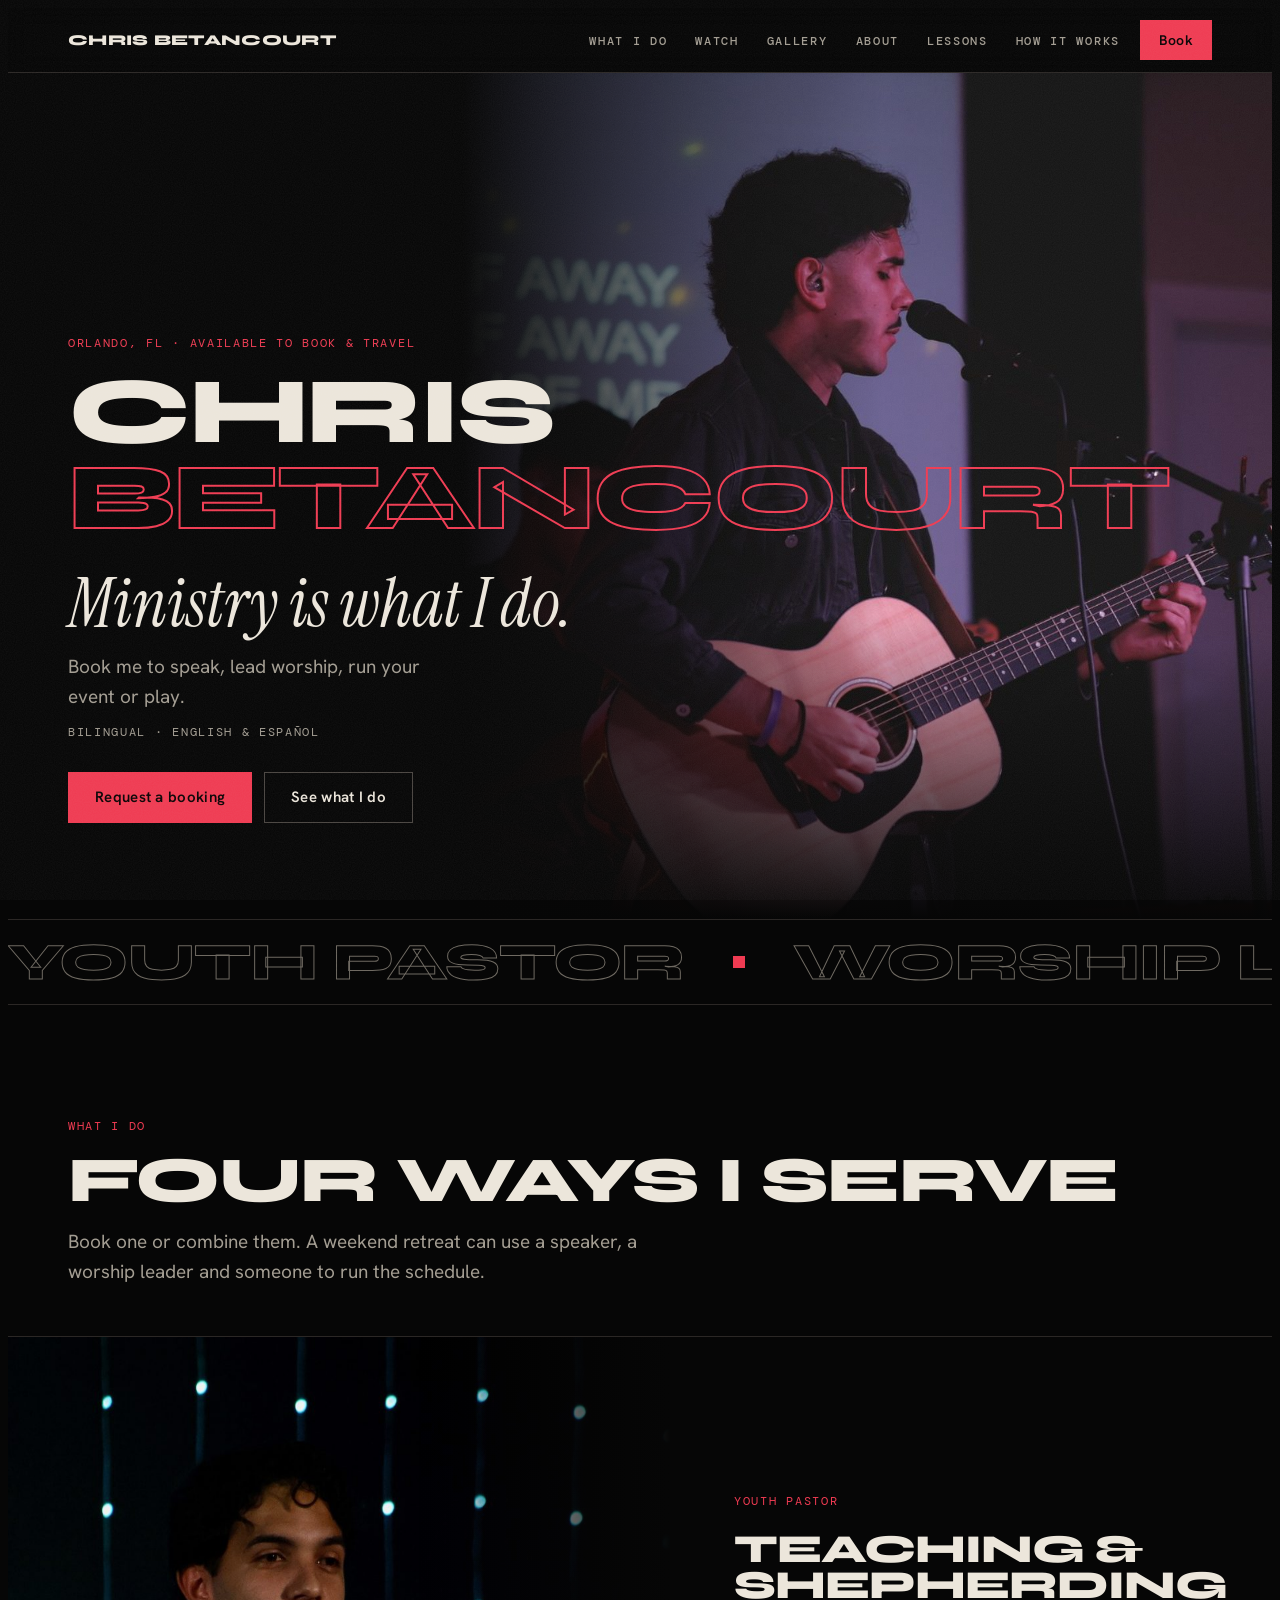
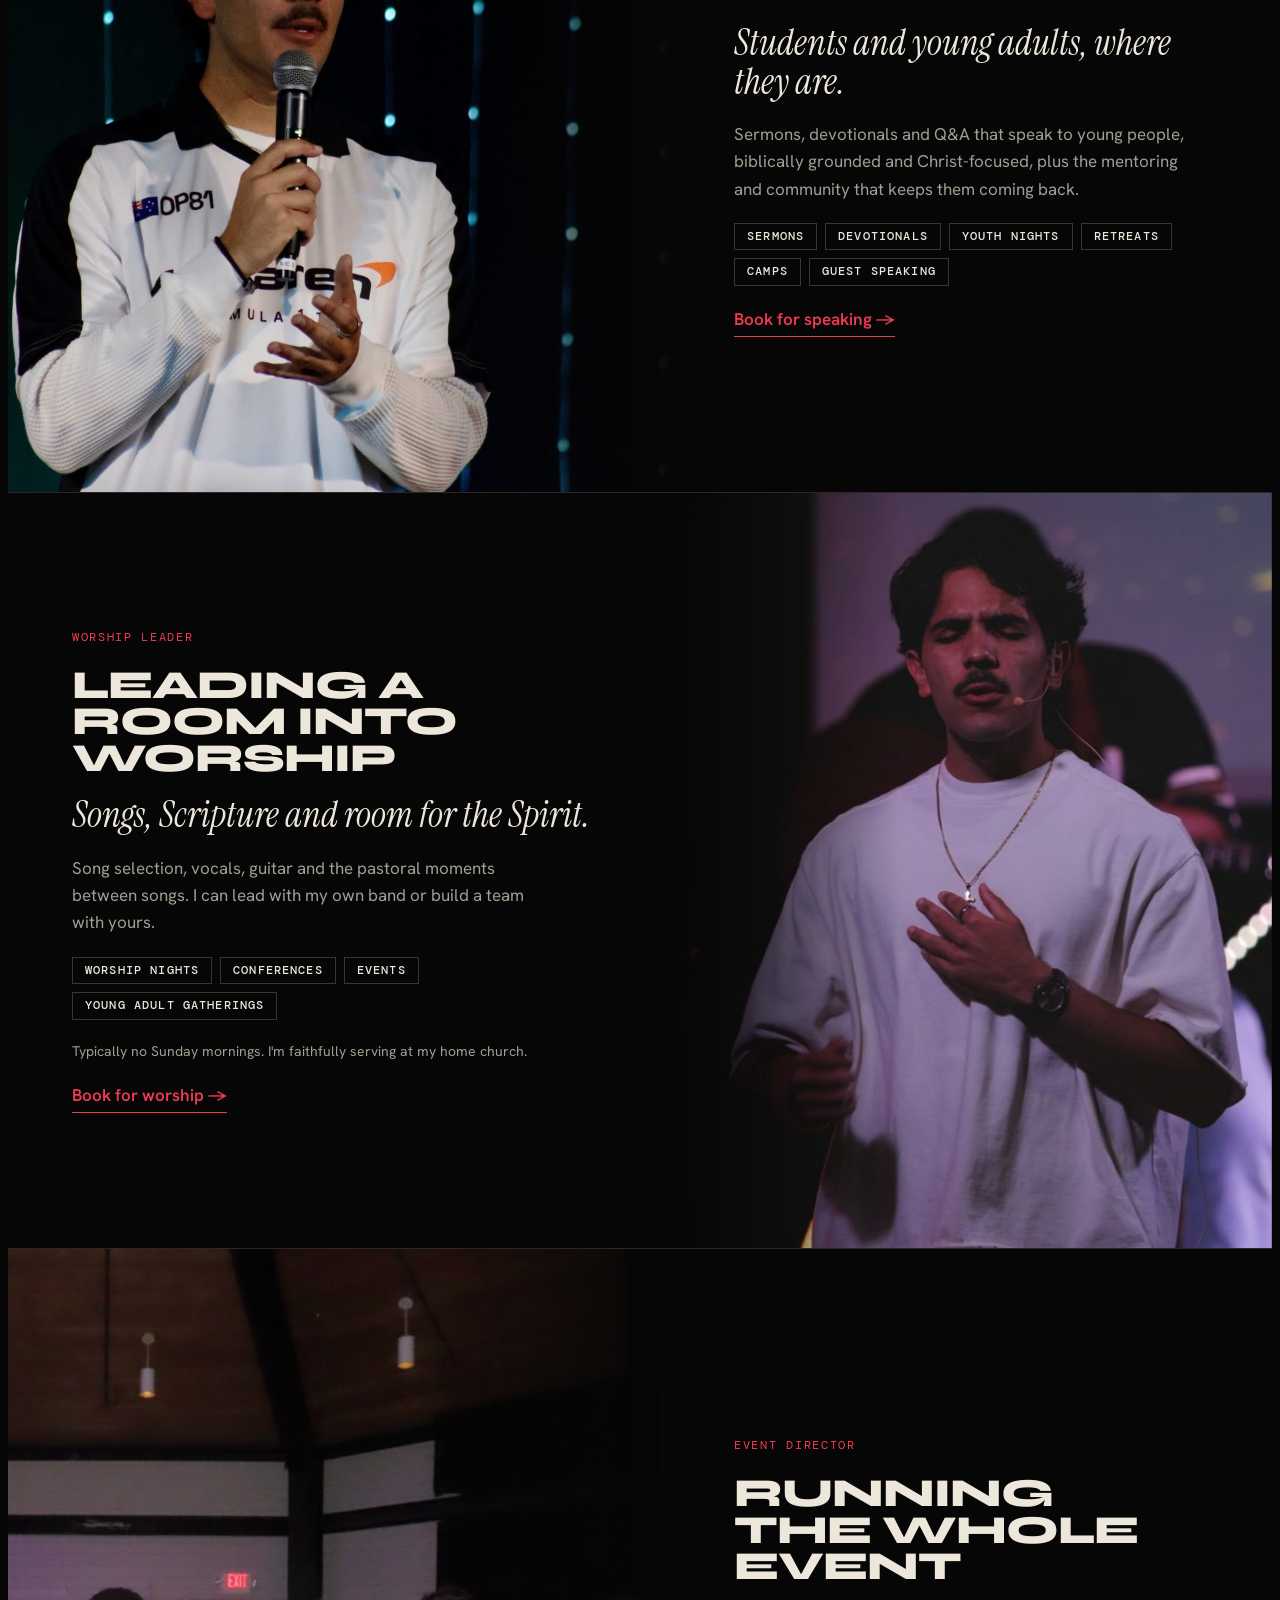
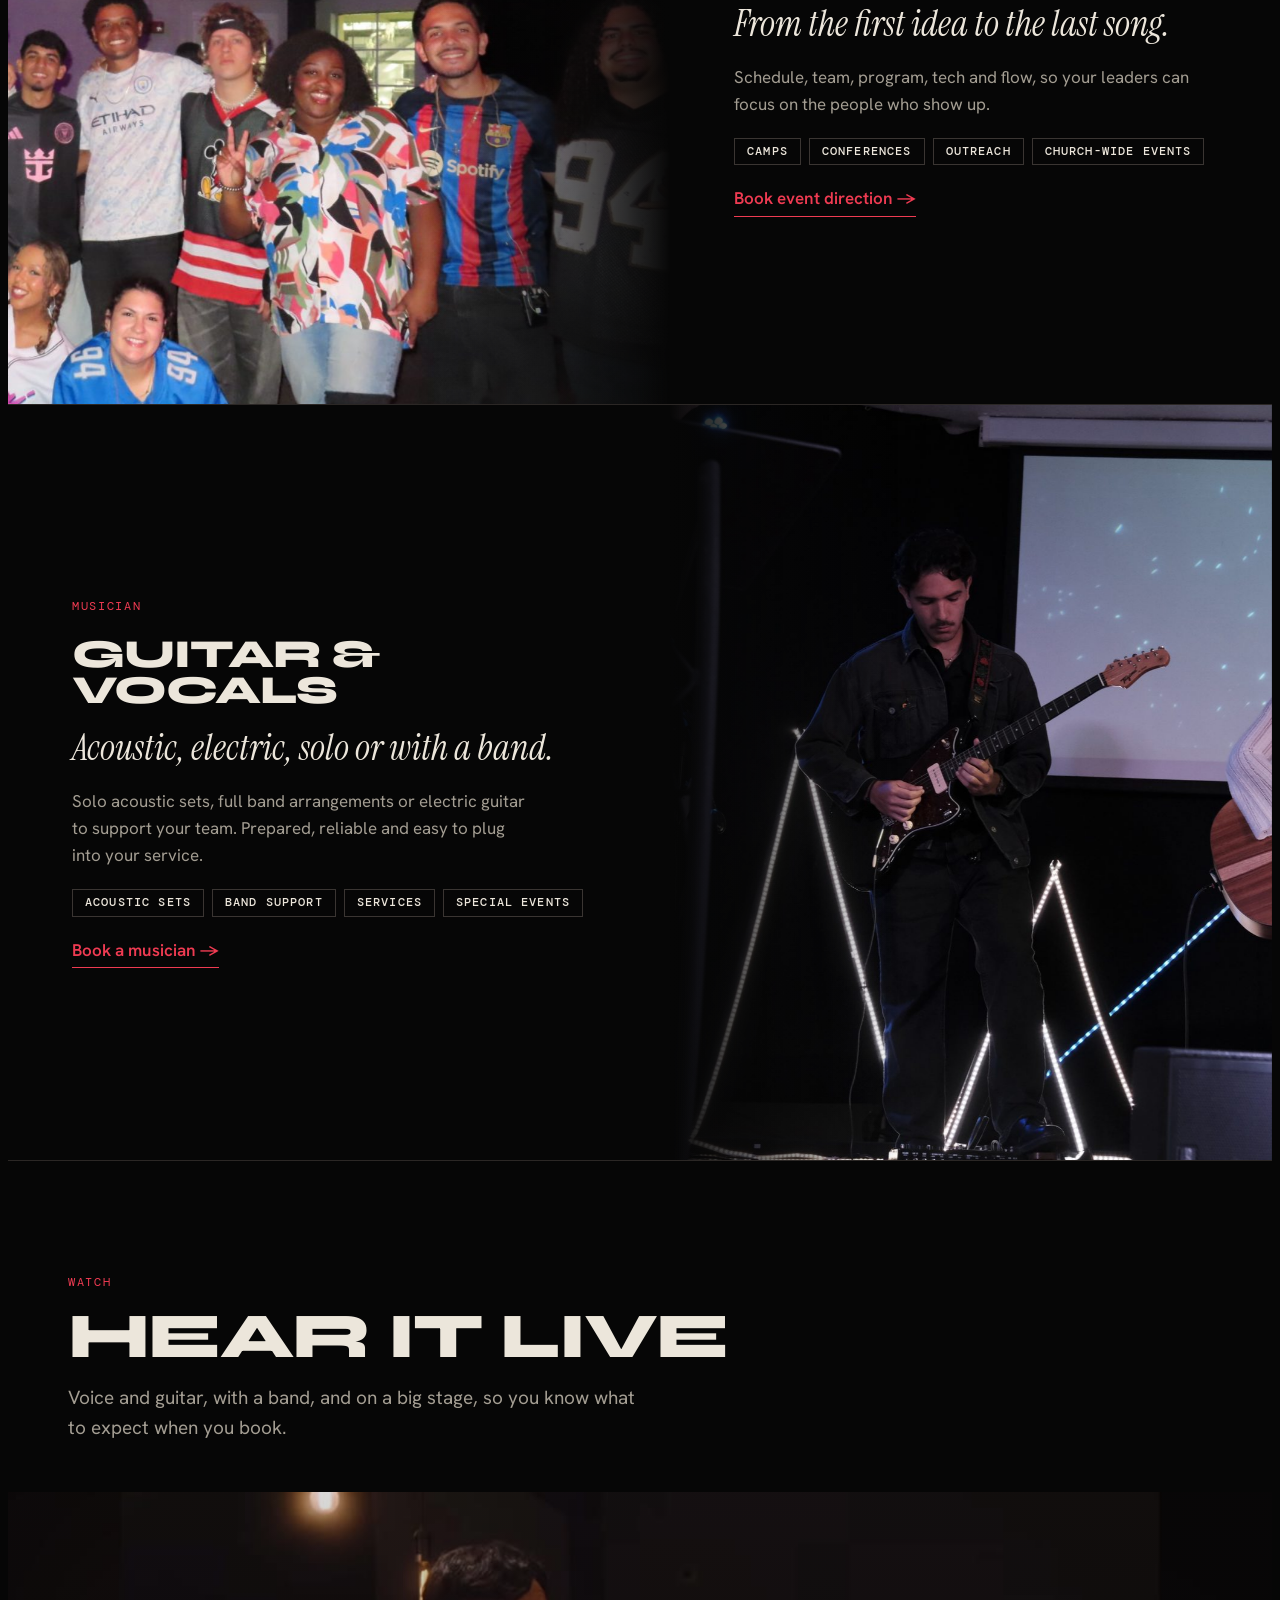
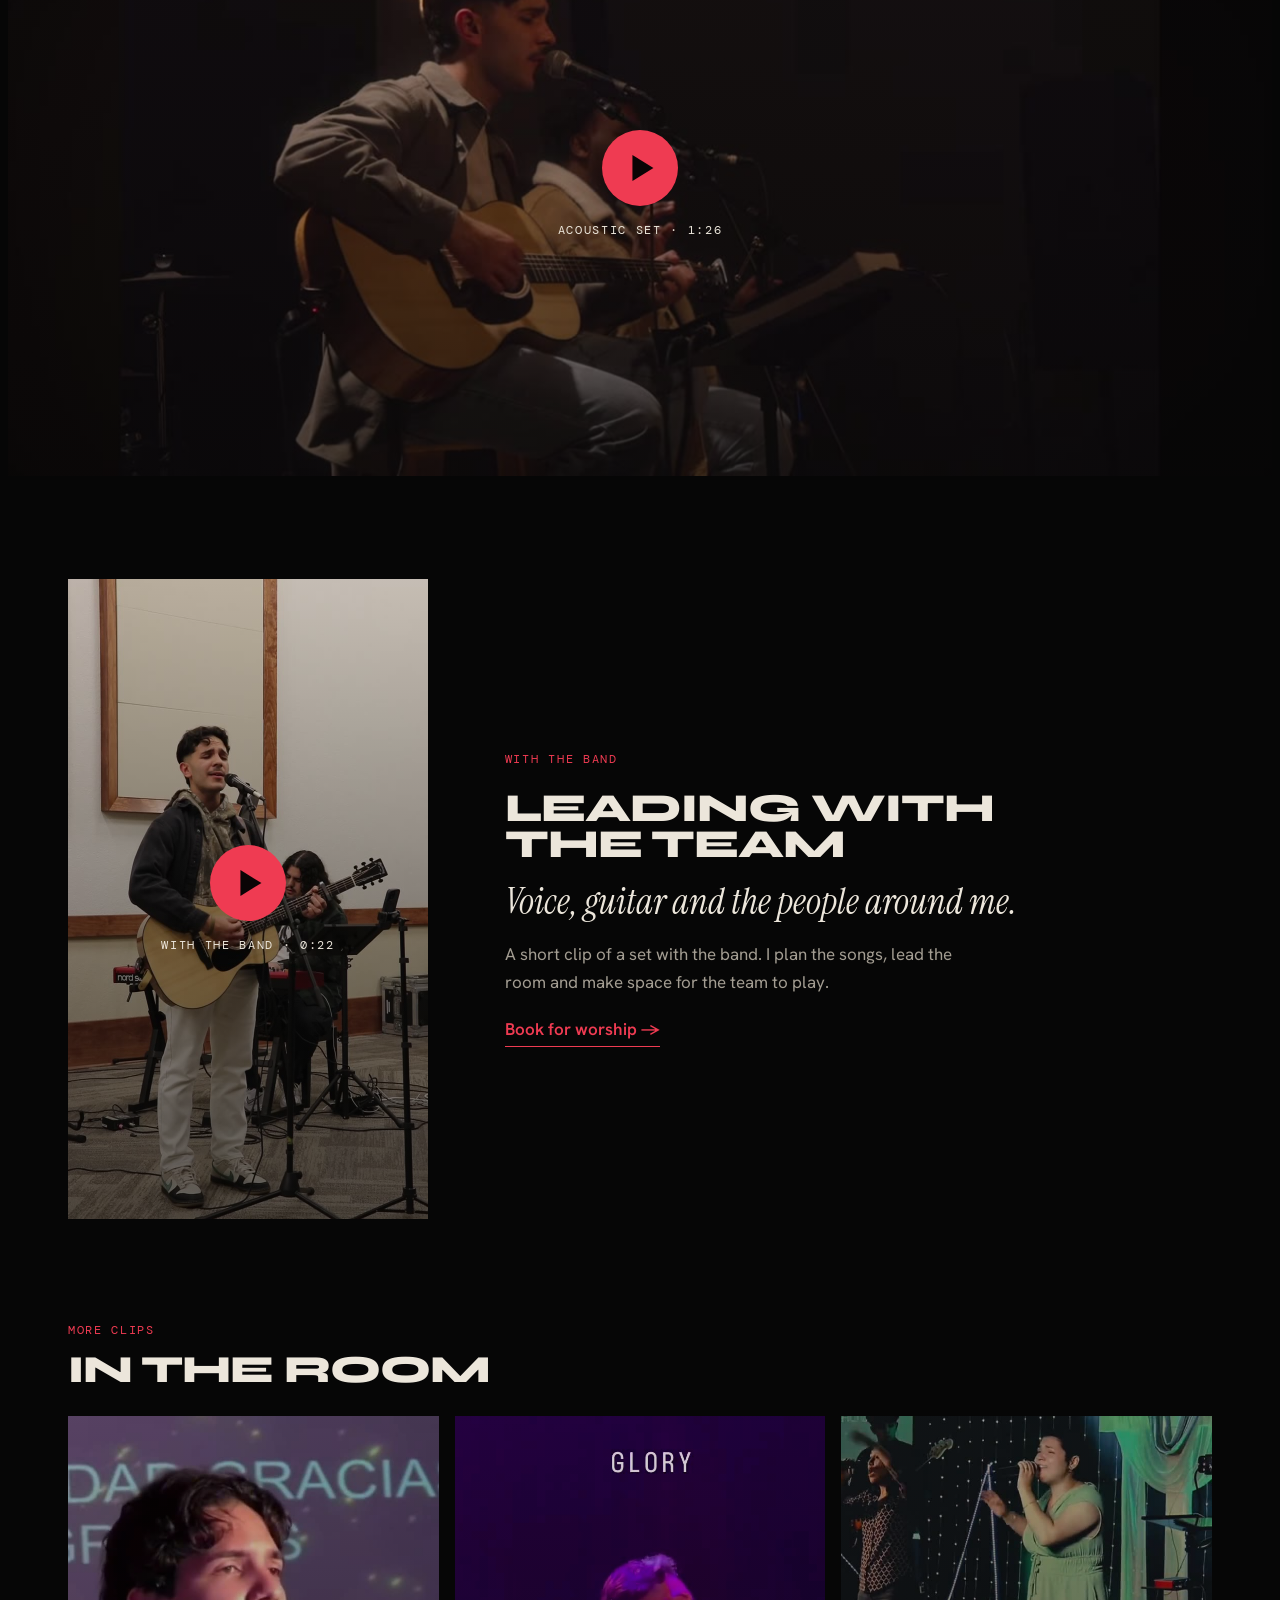
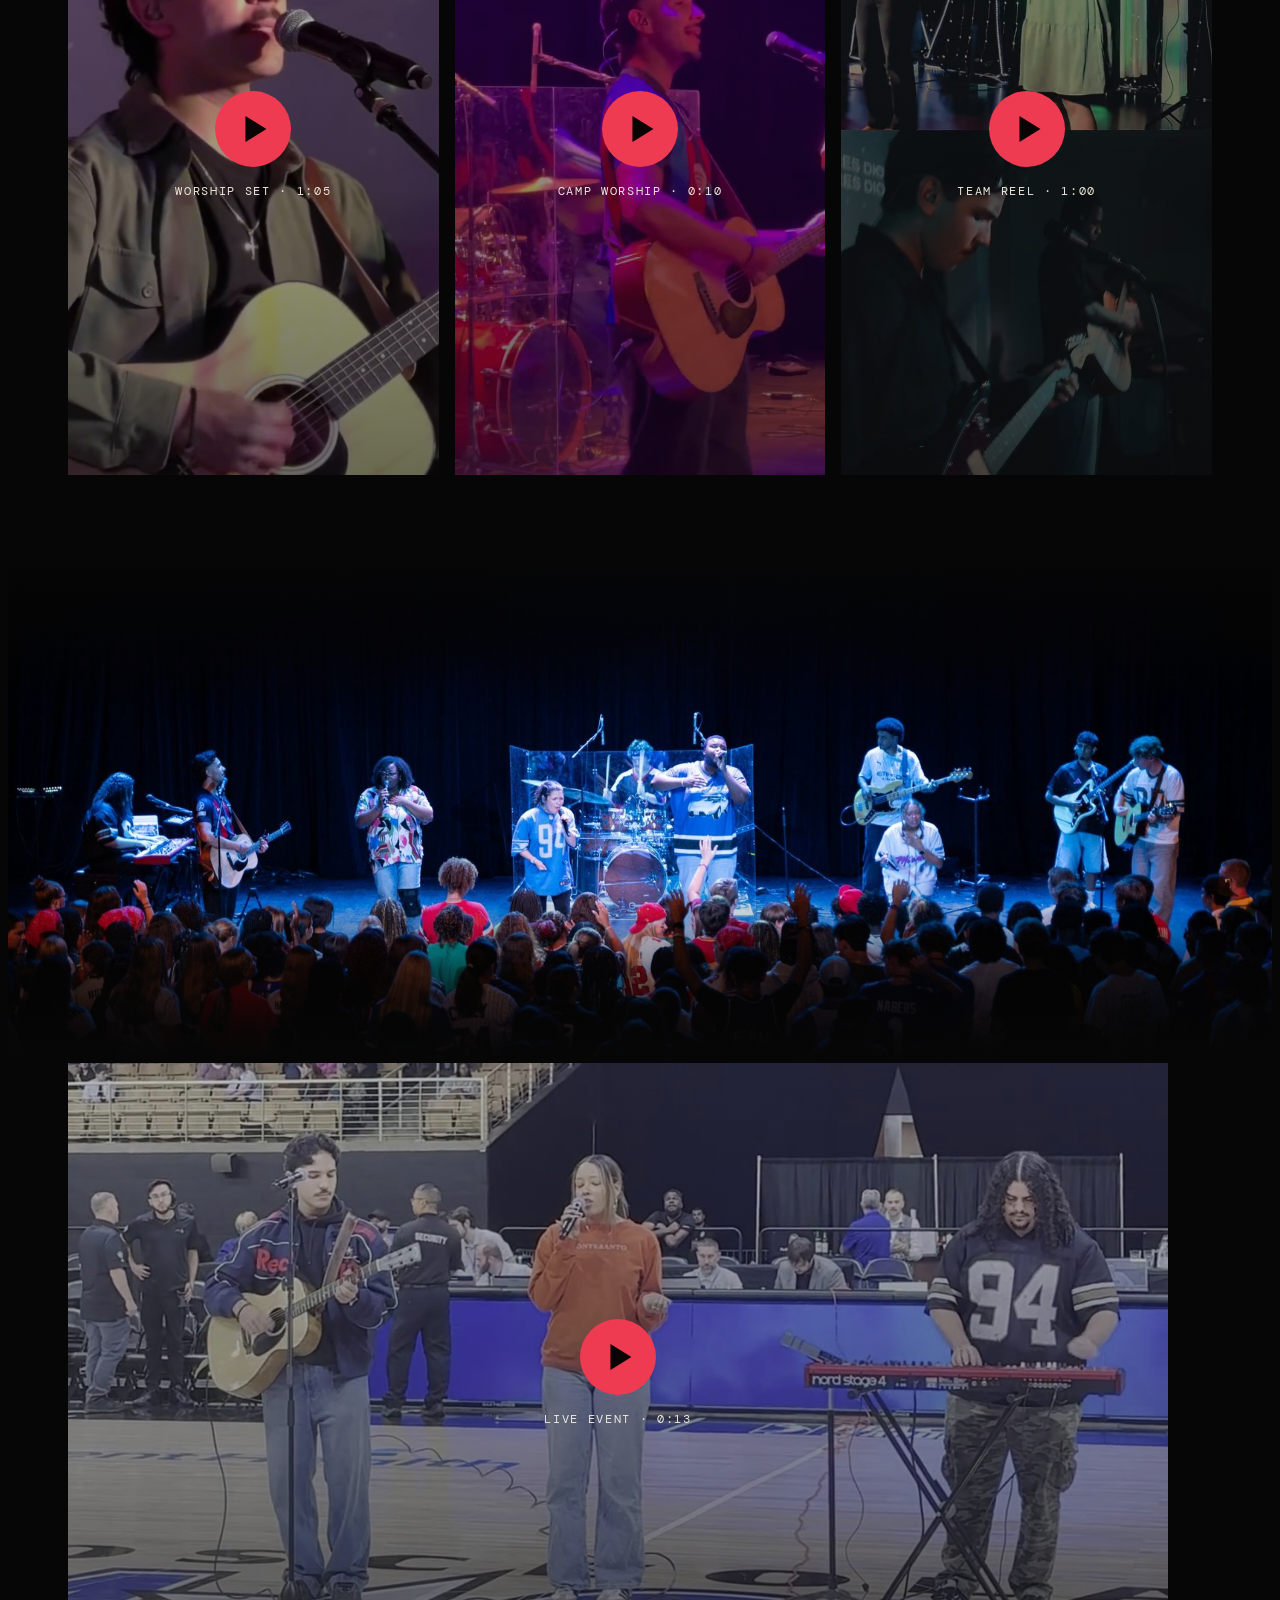
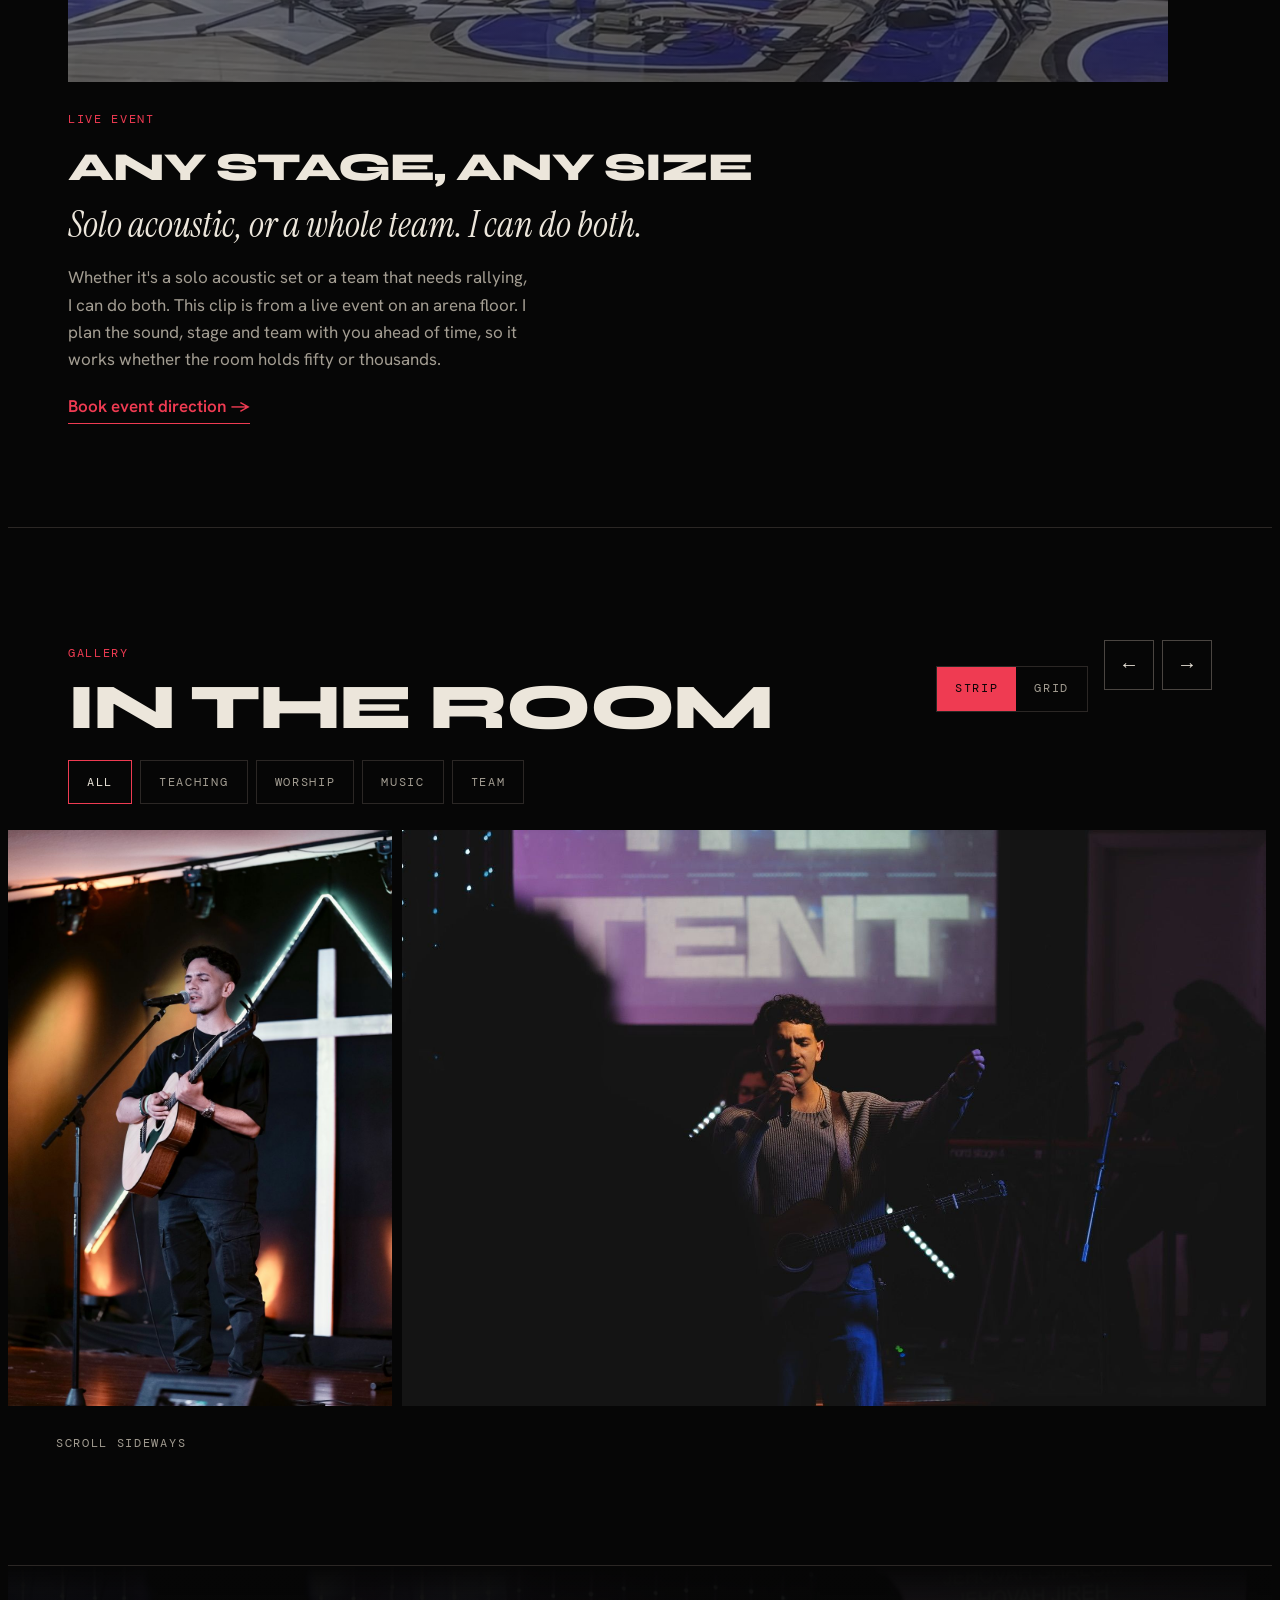
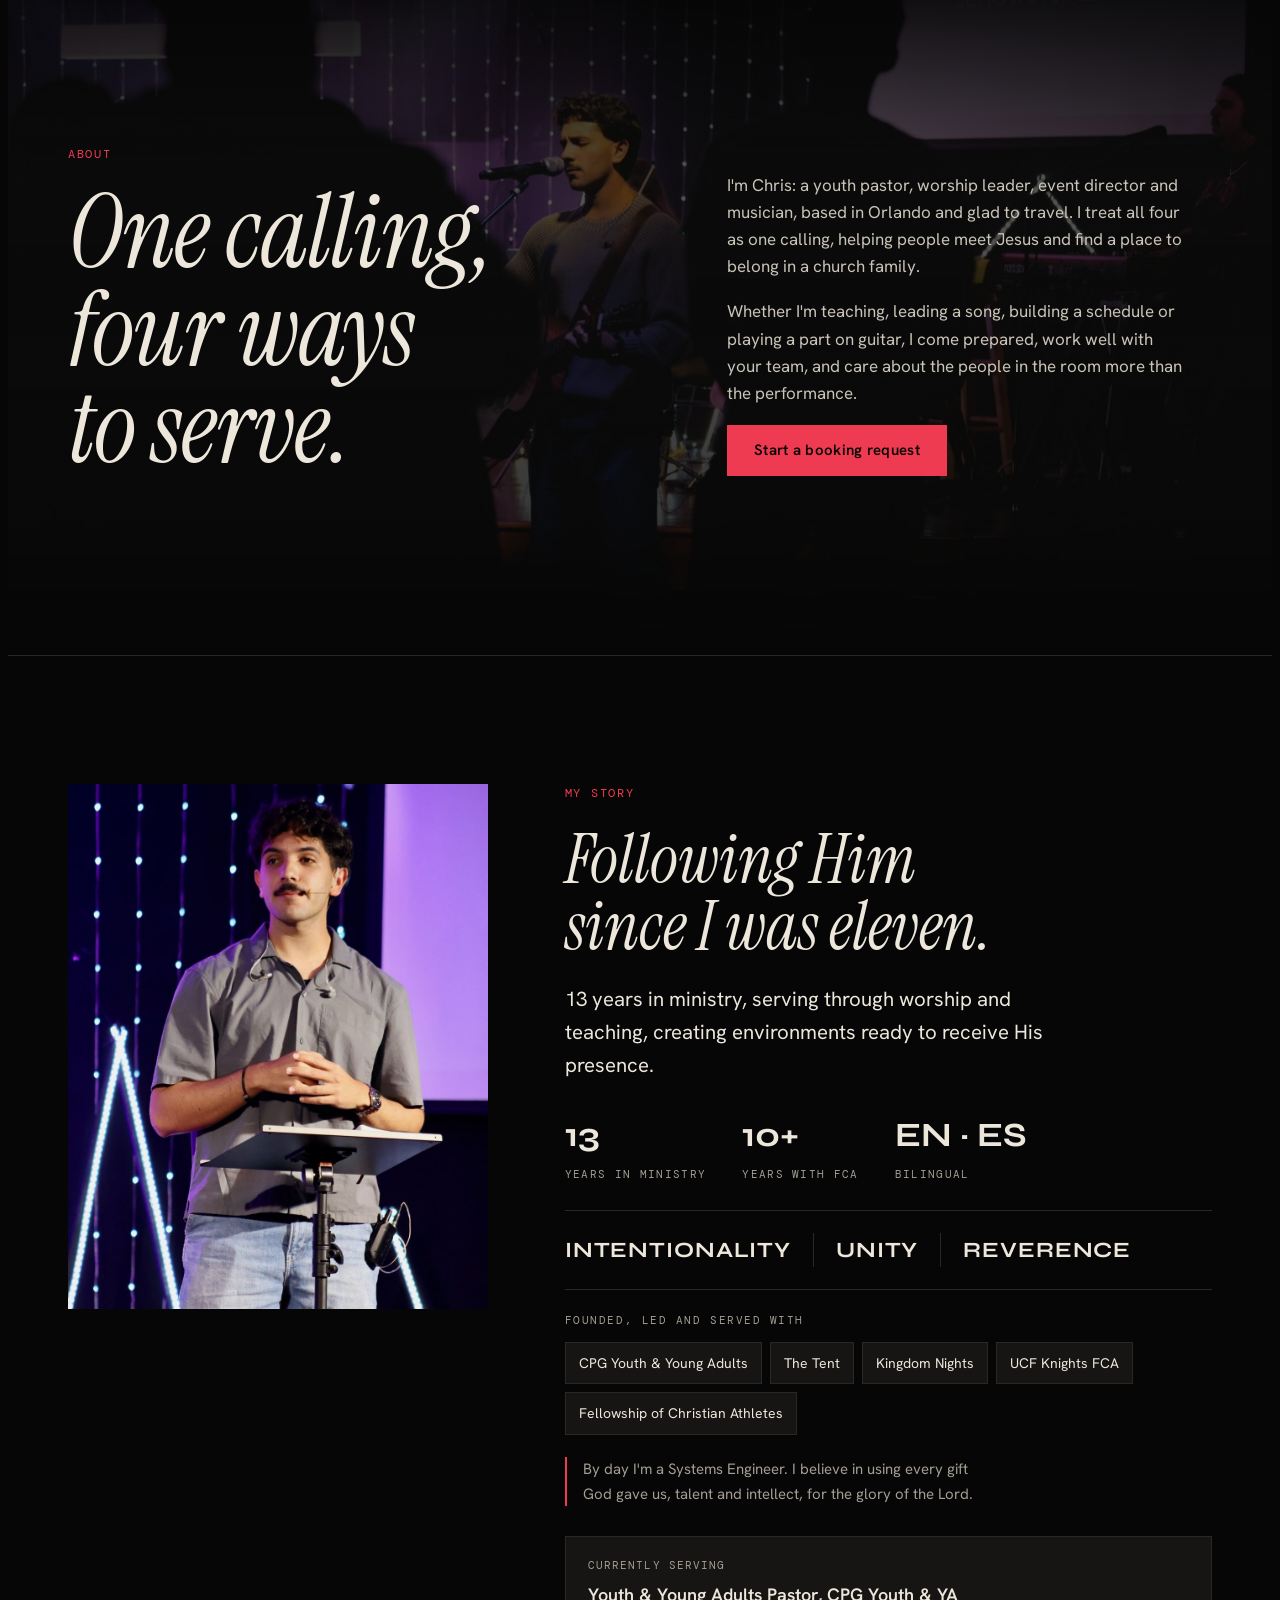
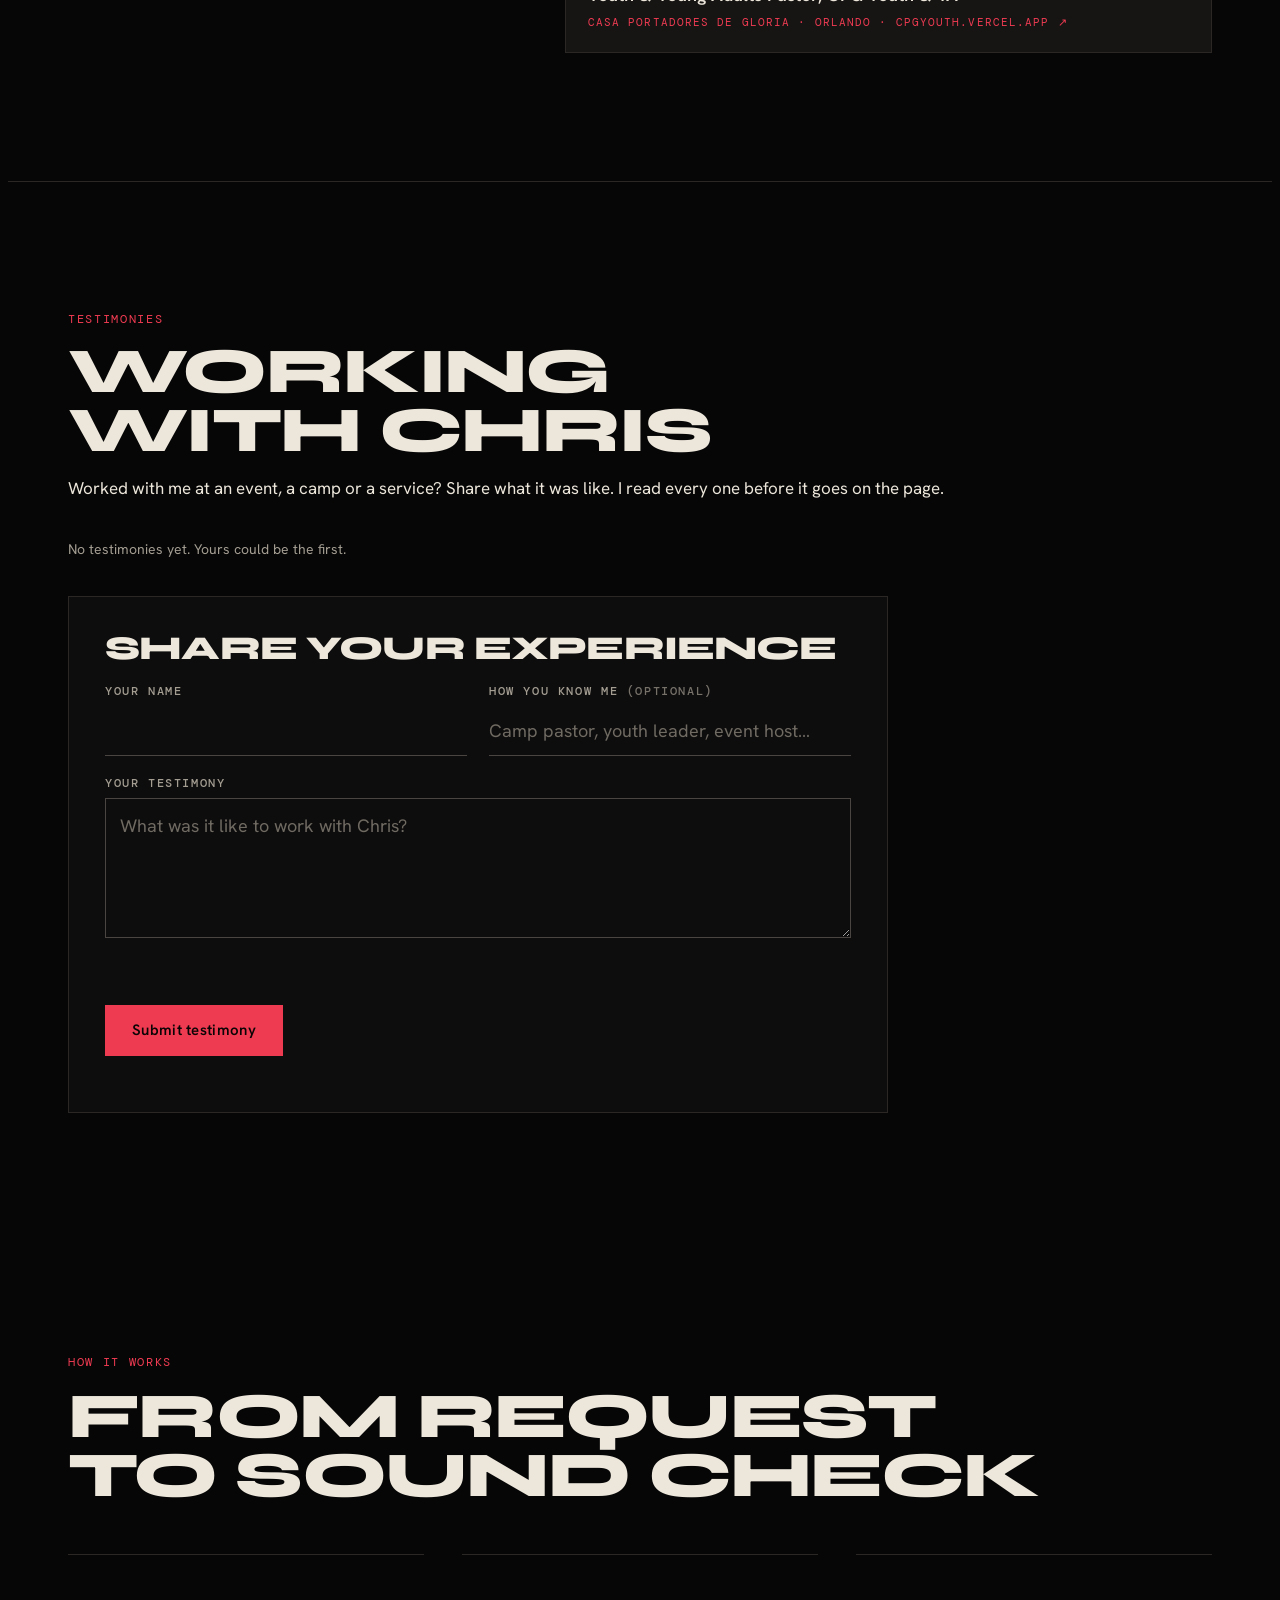
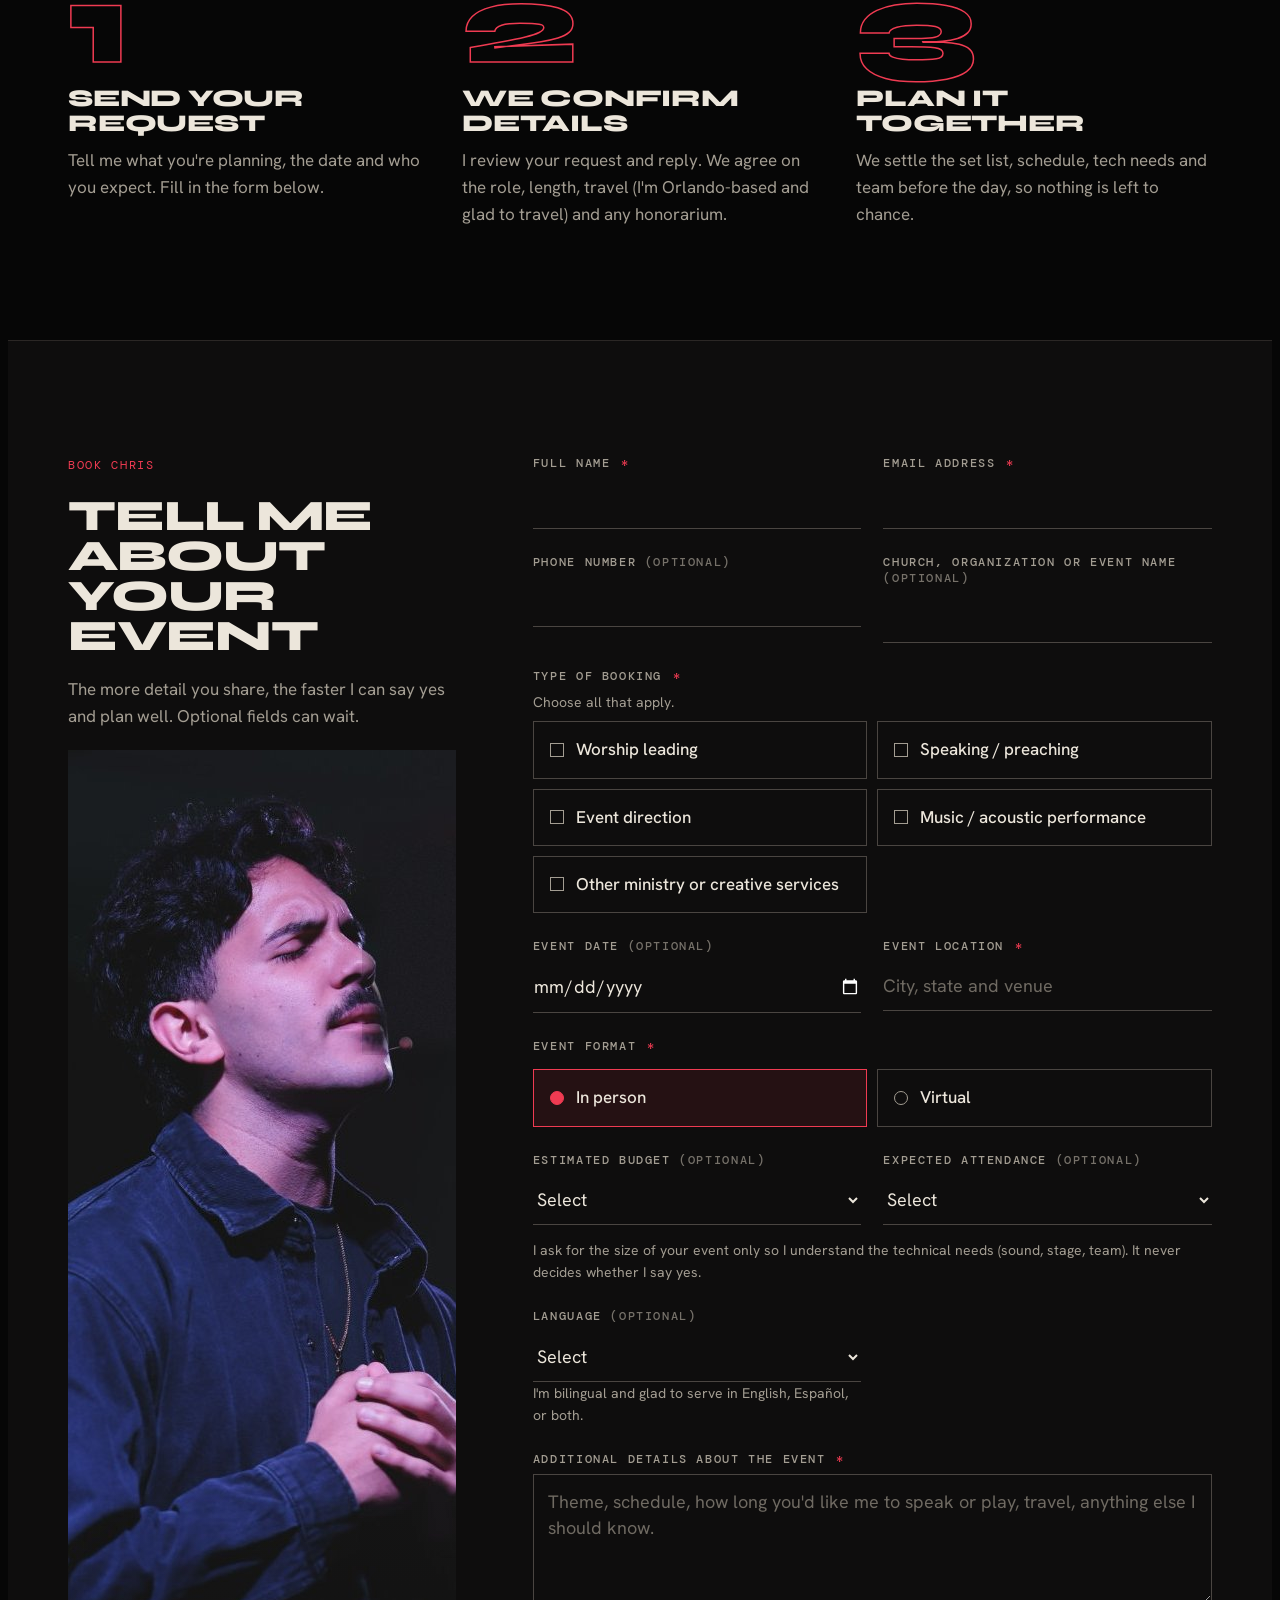
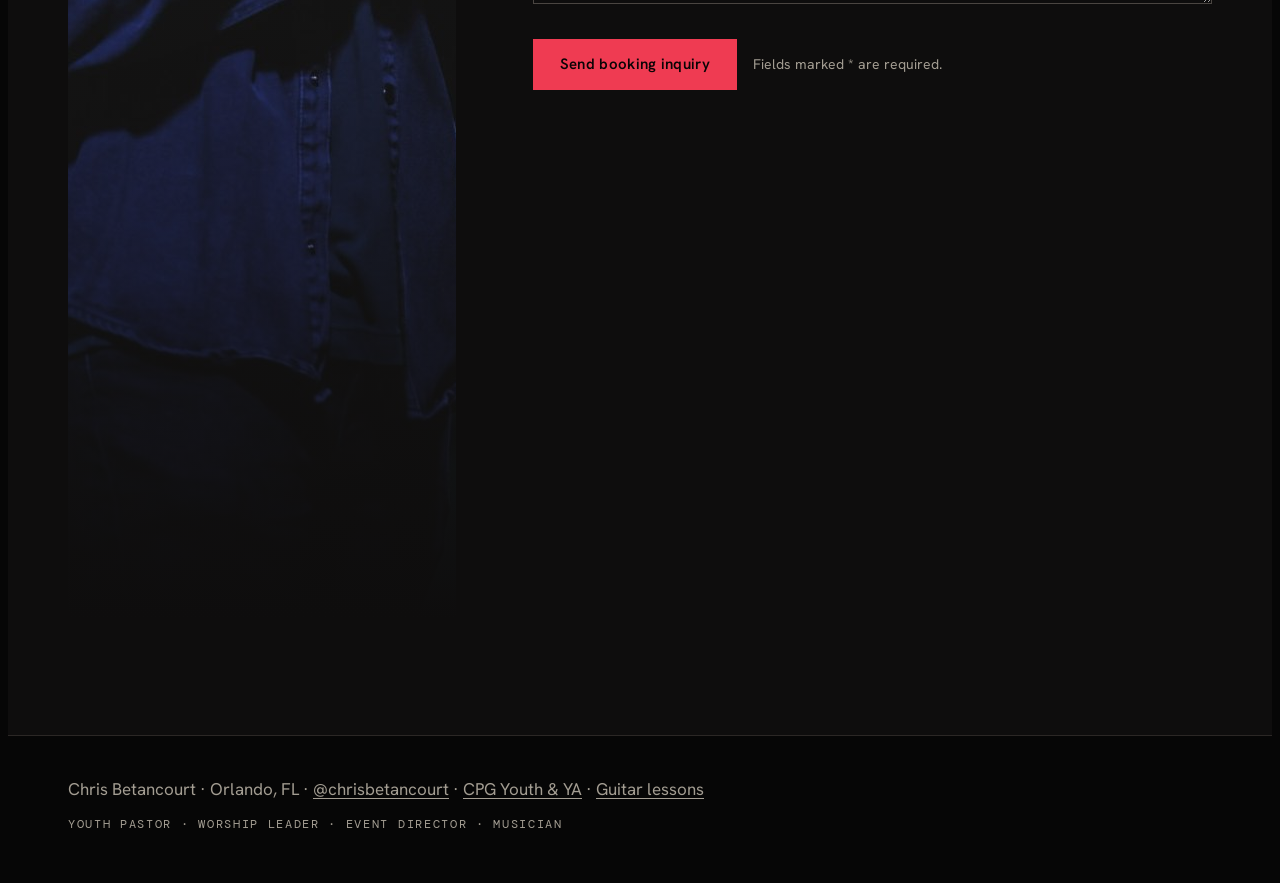
==== commit f4d0d796: "Add private Guitar Lessons portal (/lessons) Invite-only student accounts, teacher and student dashb" ====
--- a/index.html
+++ b/index.html
@@ -430,6 +430,7 @@
       <li><a href="#watch">Watch</a></li>
       <li><a href="#gallery">Gallery</a></li>
       <li><a href="#about">About</a></li>
+      <li><a href="/lessons/">Lessons</a></li>
       <li><a href="#how">How it works</a></li>
     </ul>
     <a class="btn" href="#book">Book</a>
@@ -869,7 +870,7 @@
 
 <footer>
   <div class="wrap">
-    <span>Chris Betancourt · Orlando, FL · <a href="https://instagram.com/chrisbetancourt" target="_blank" rel="noopener" style="text-decoration:underline;text-underline-offset:3px">@chrisbetancourt</a> · <a href="https://cpgyouth.vercel.app" target="_blank" rel="noopener" style="text-decoration:underline;text-underline-offset:3px">CPG Youth &amp; YA</a></span>
+    <span>Chris Betancourt · Orlando, FL · <a href="https://instagram.com/chrisbetancourt" target="_blank" rel="noopener" style="text-decoration:underline;text-underline-offset:3px">@chrisbetancourt</a> · <a href="https://cpgyouth.vercel.app" target="_blank" rel="noopener" style="text-decoration:underline;text-underline-offset:3px">CPG Youth &amp; YA</a> · <a href="/lessons/" style="text-decoration:underline;text-underline-offset:3px">Guitar lessons</a></span>
     <span class="mono">Youth Pastor · Worship Leader · Event Director · Musician</span>
   </div>
 </footer>
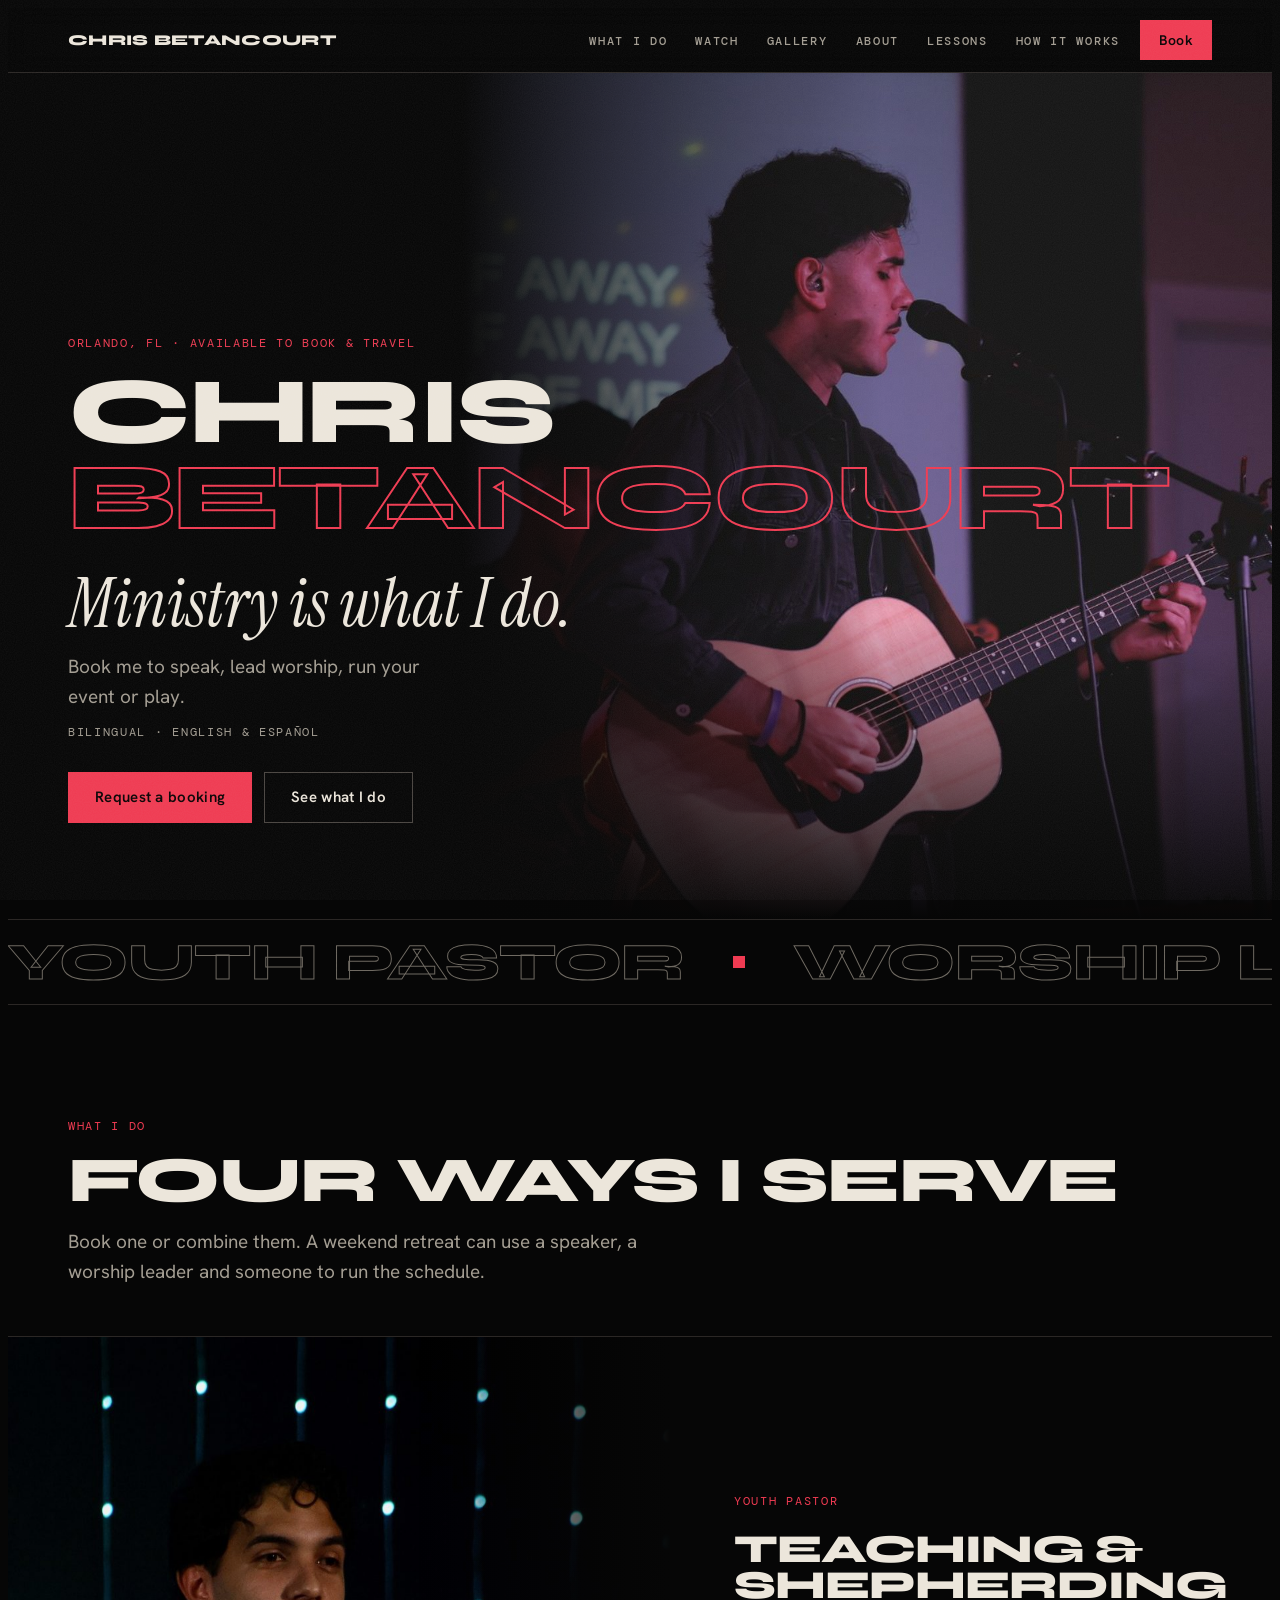
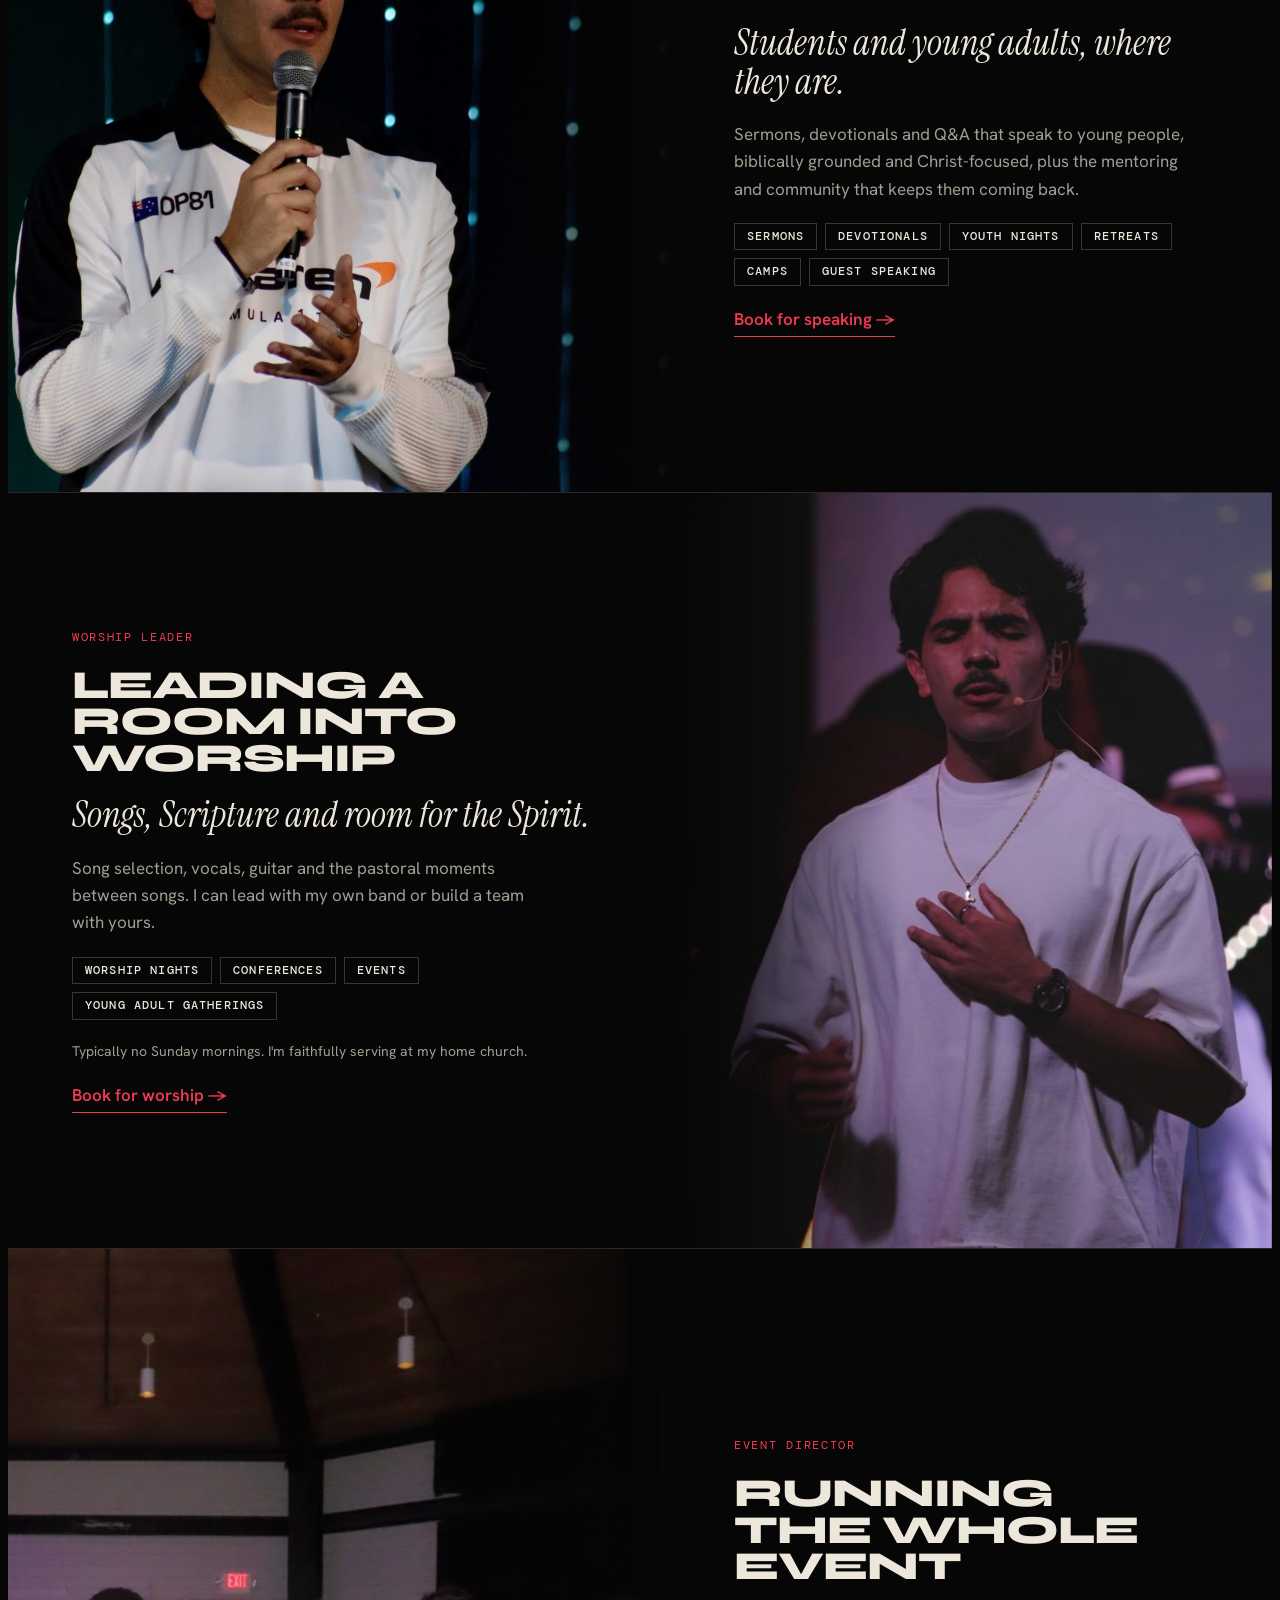
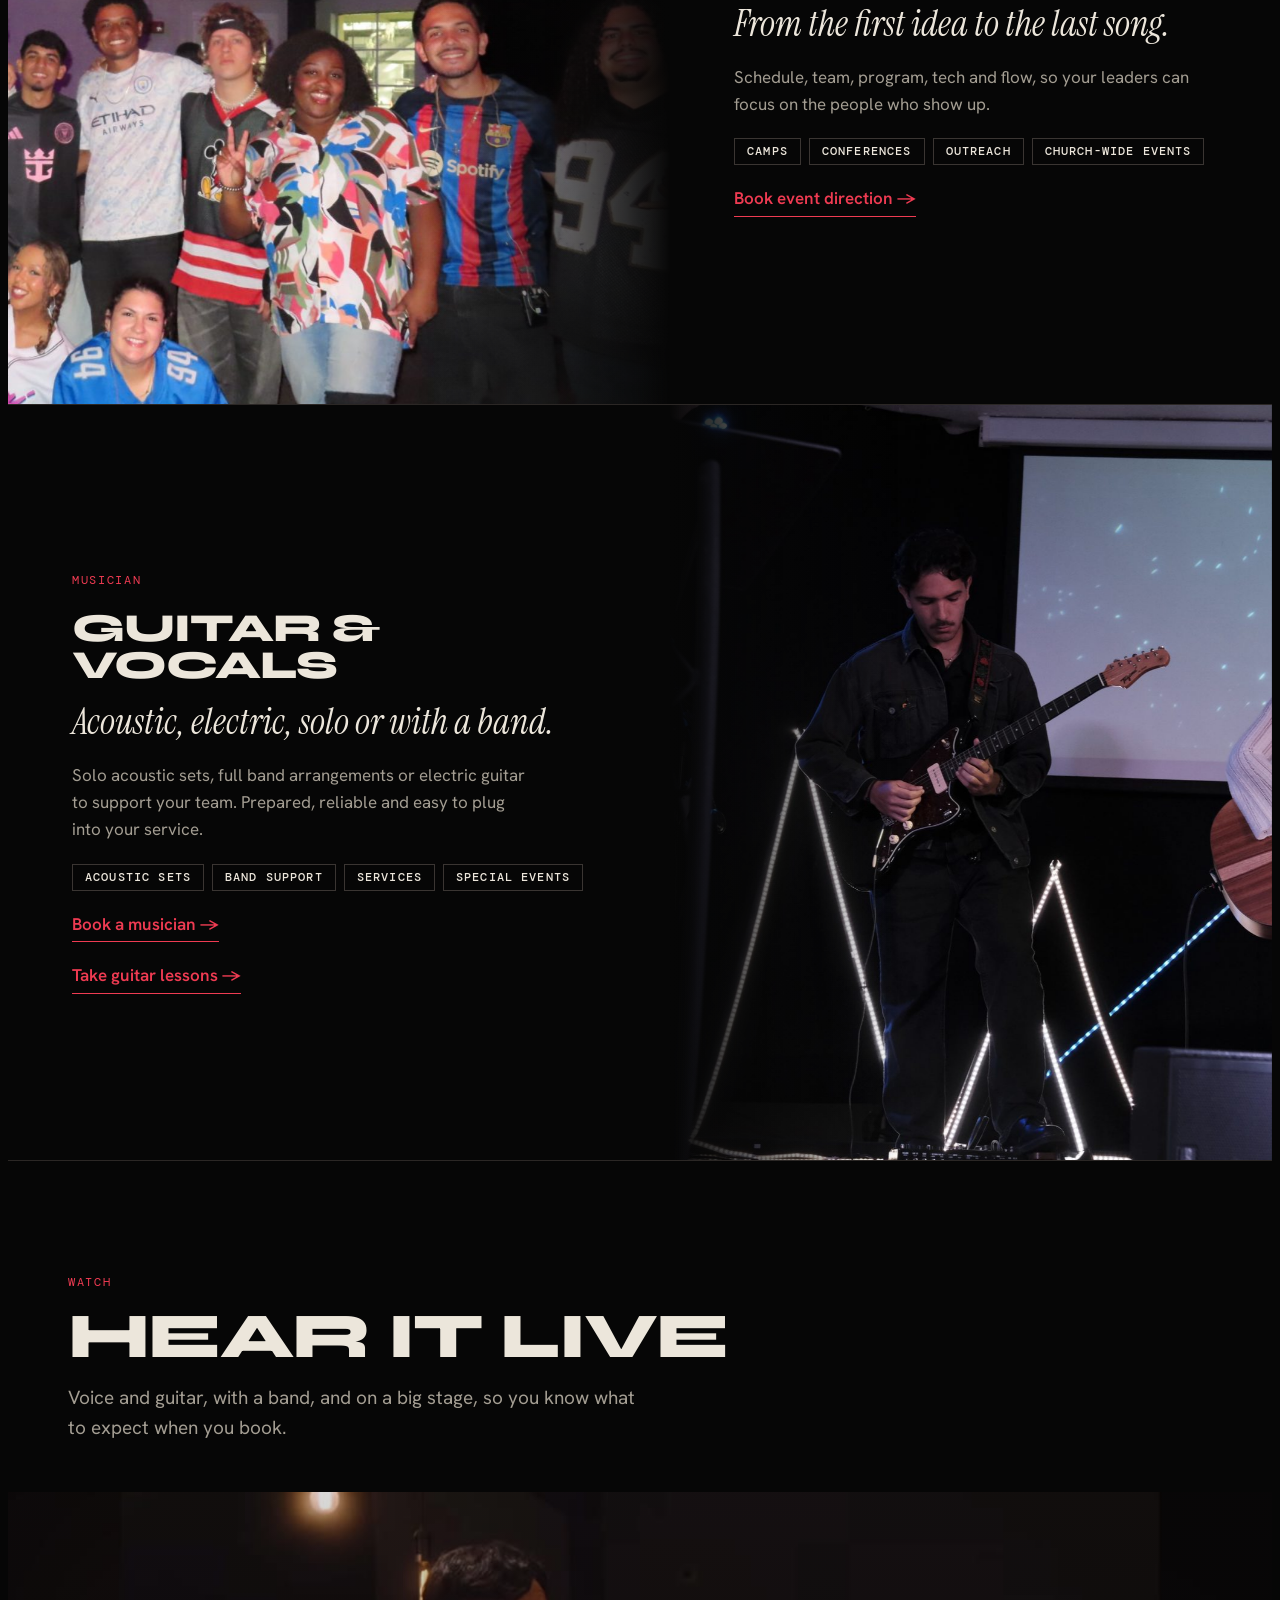
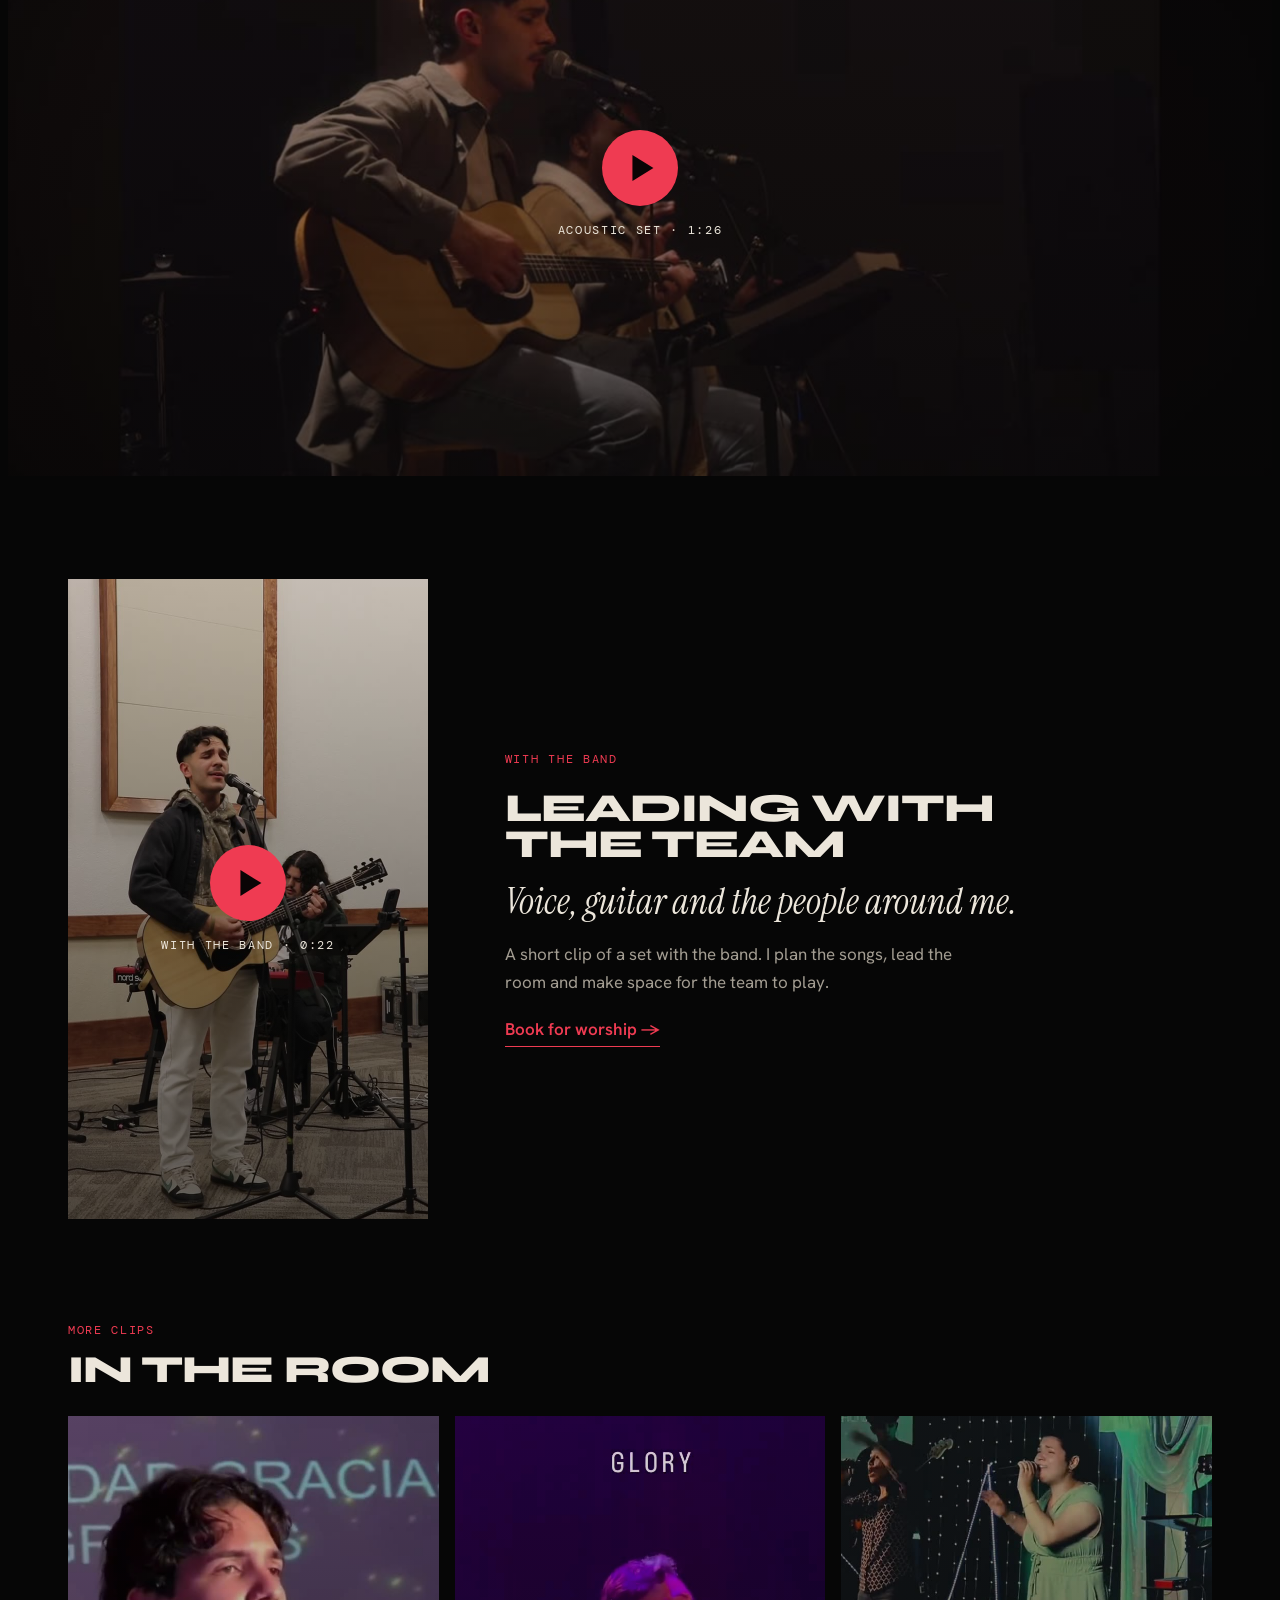
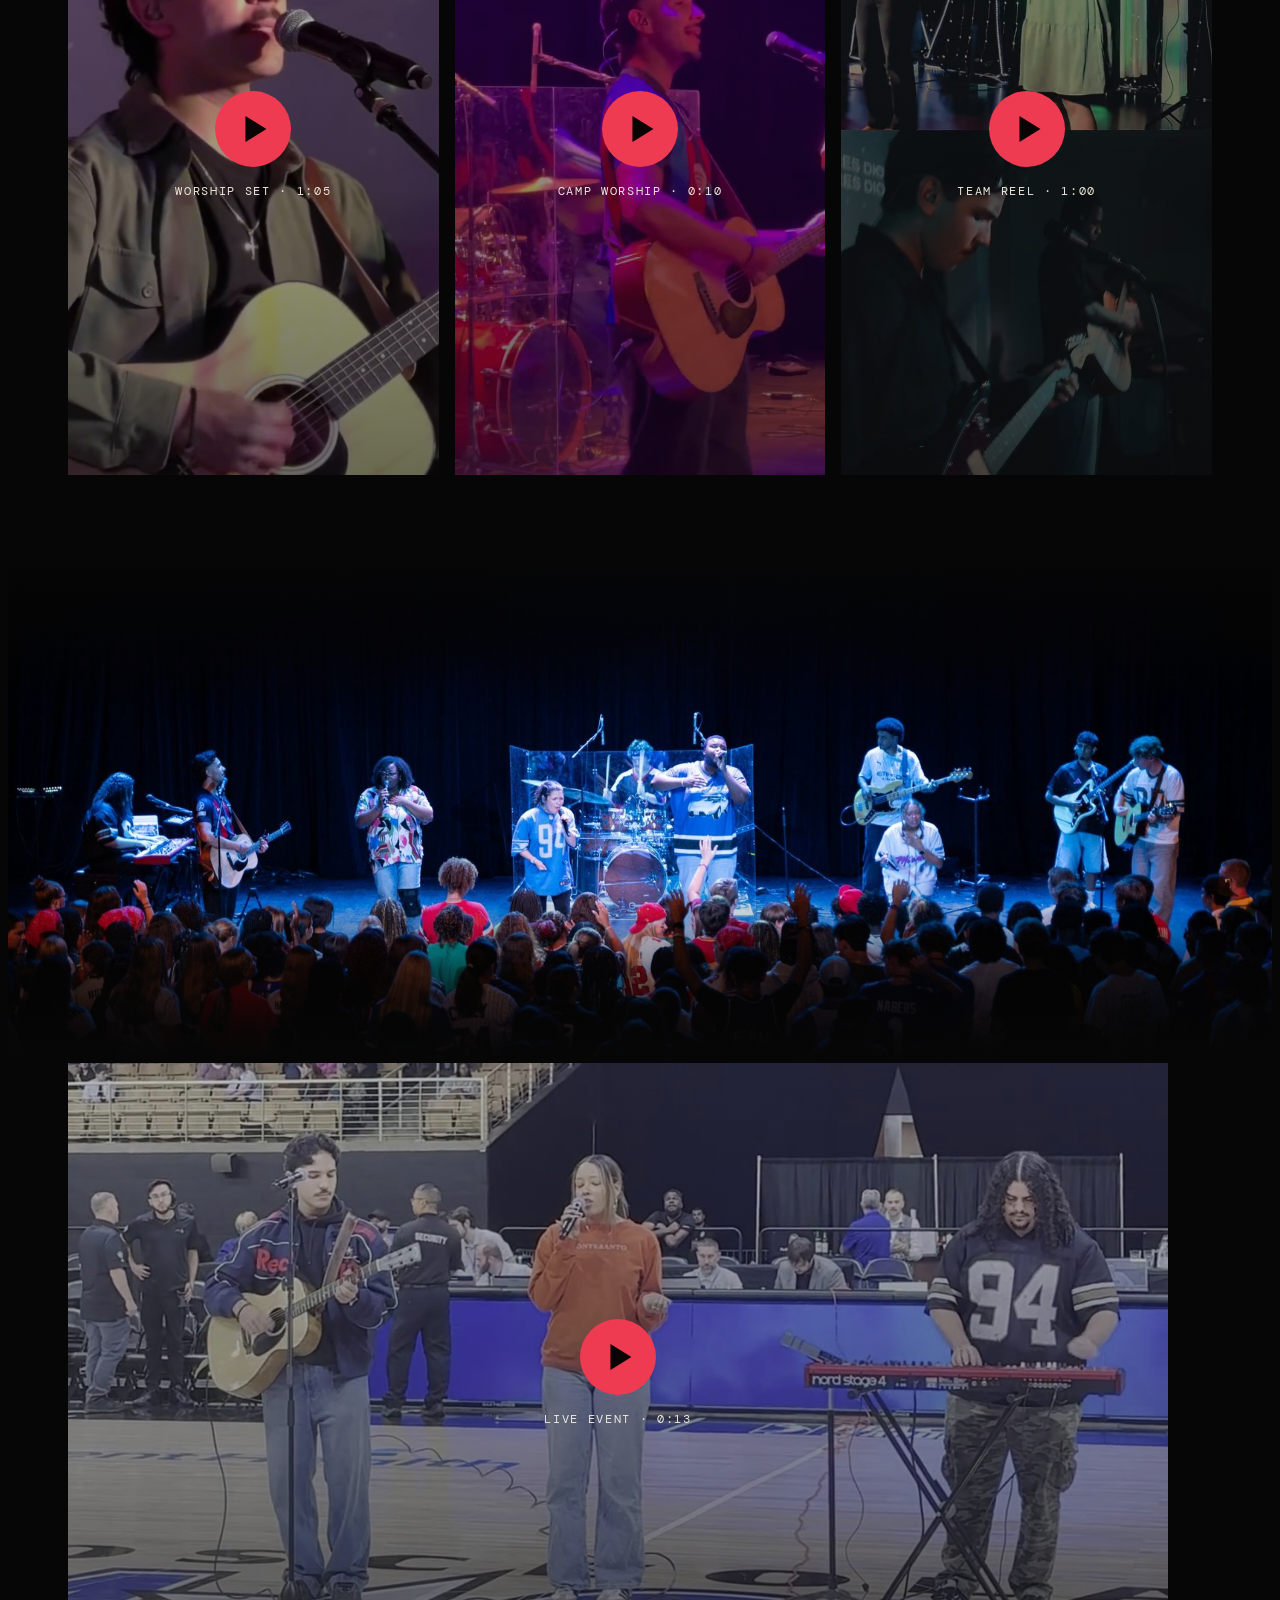
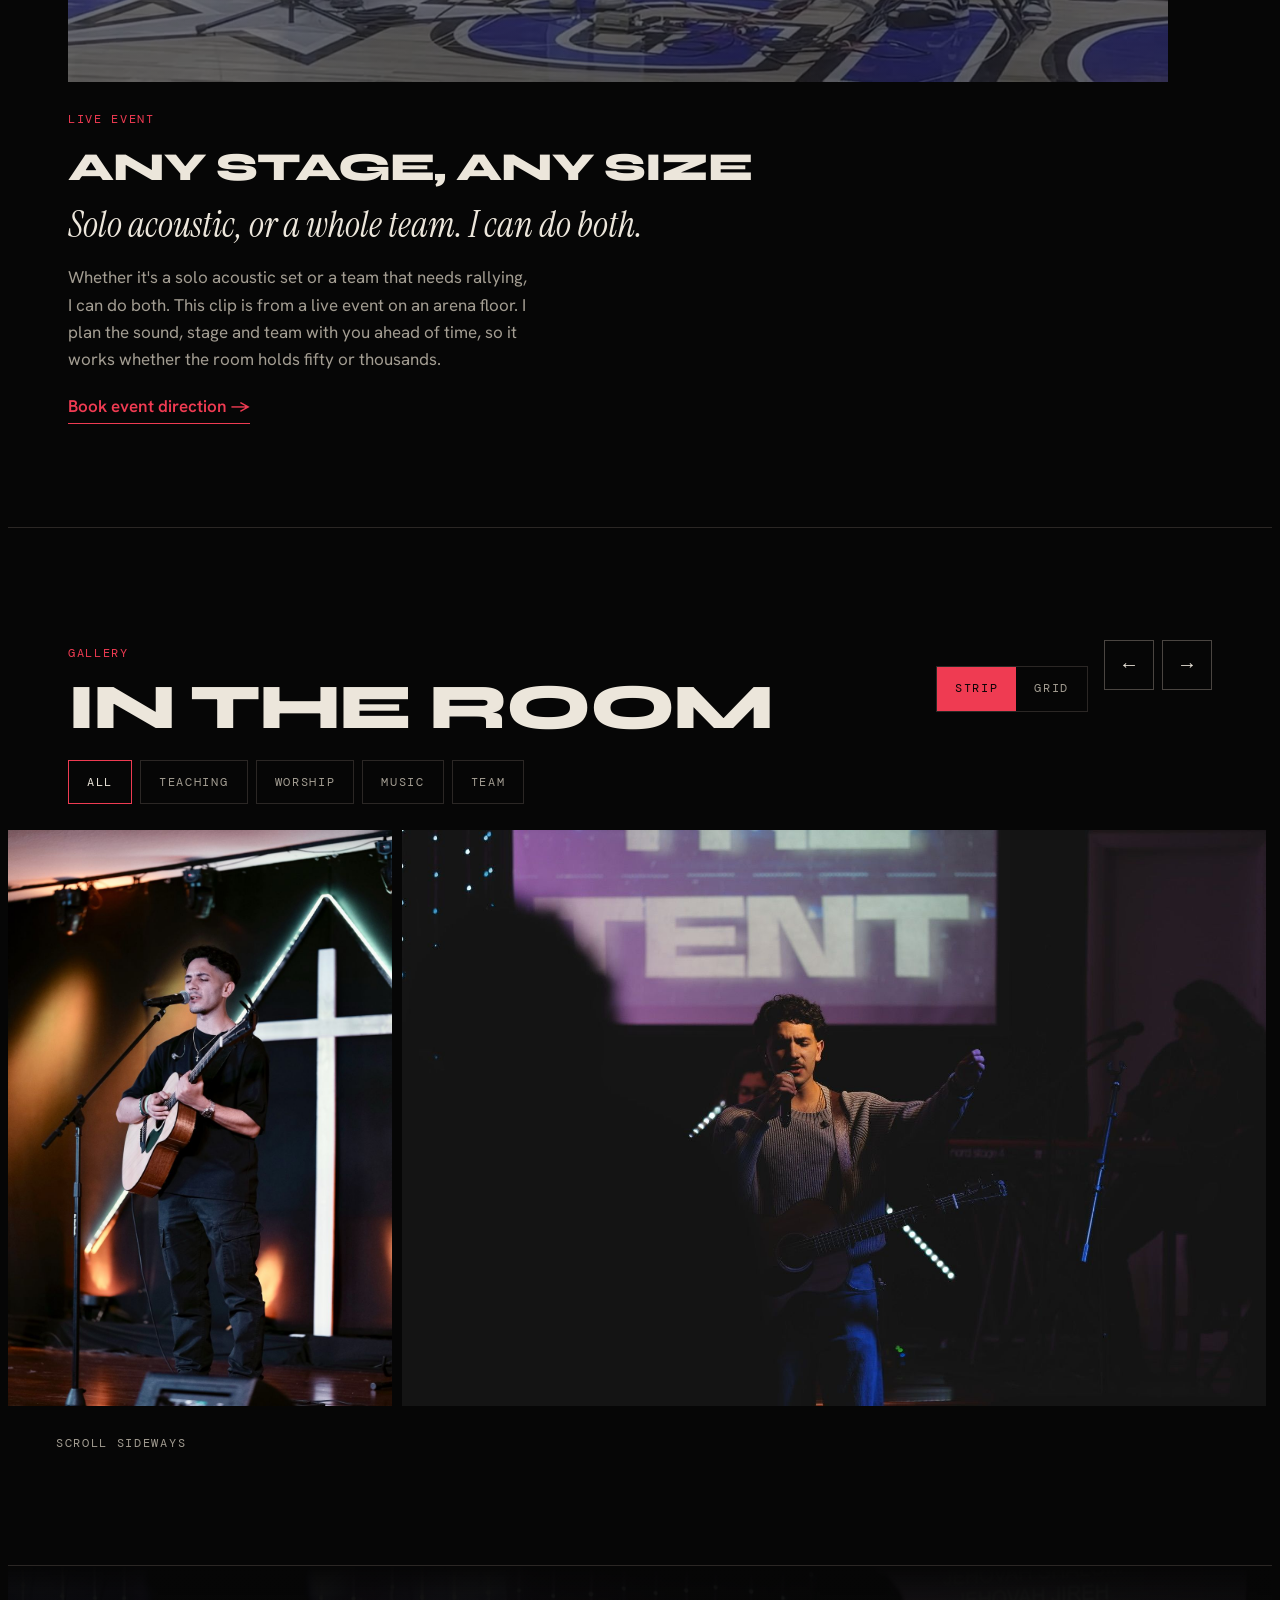
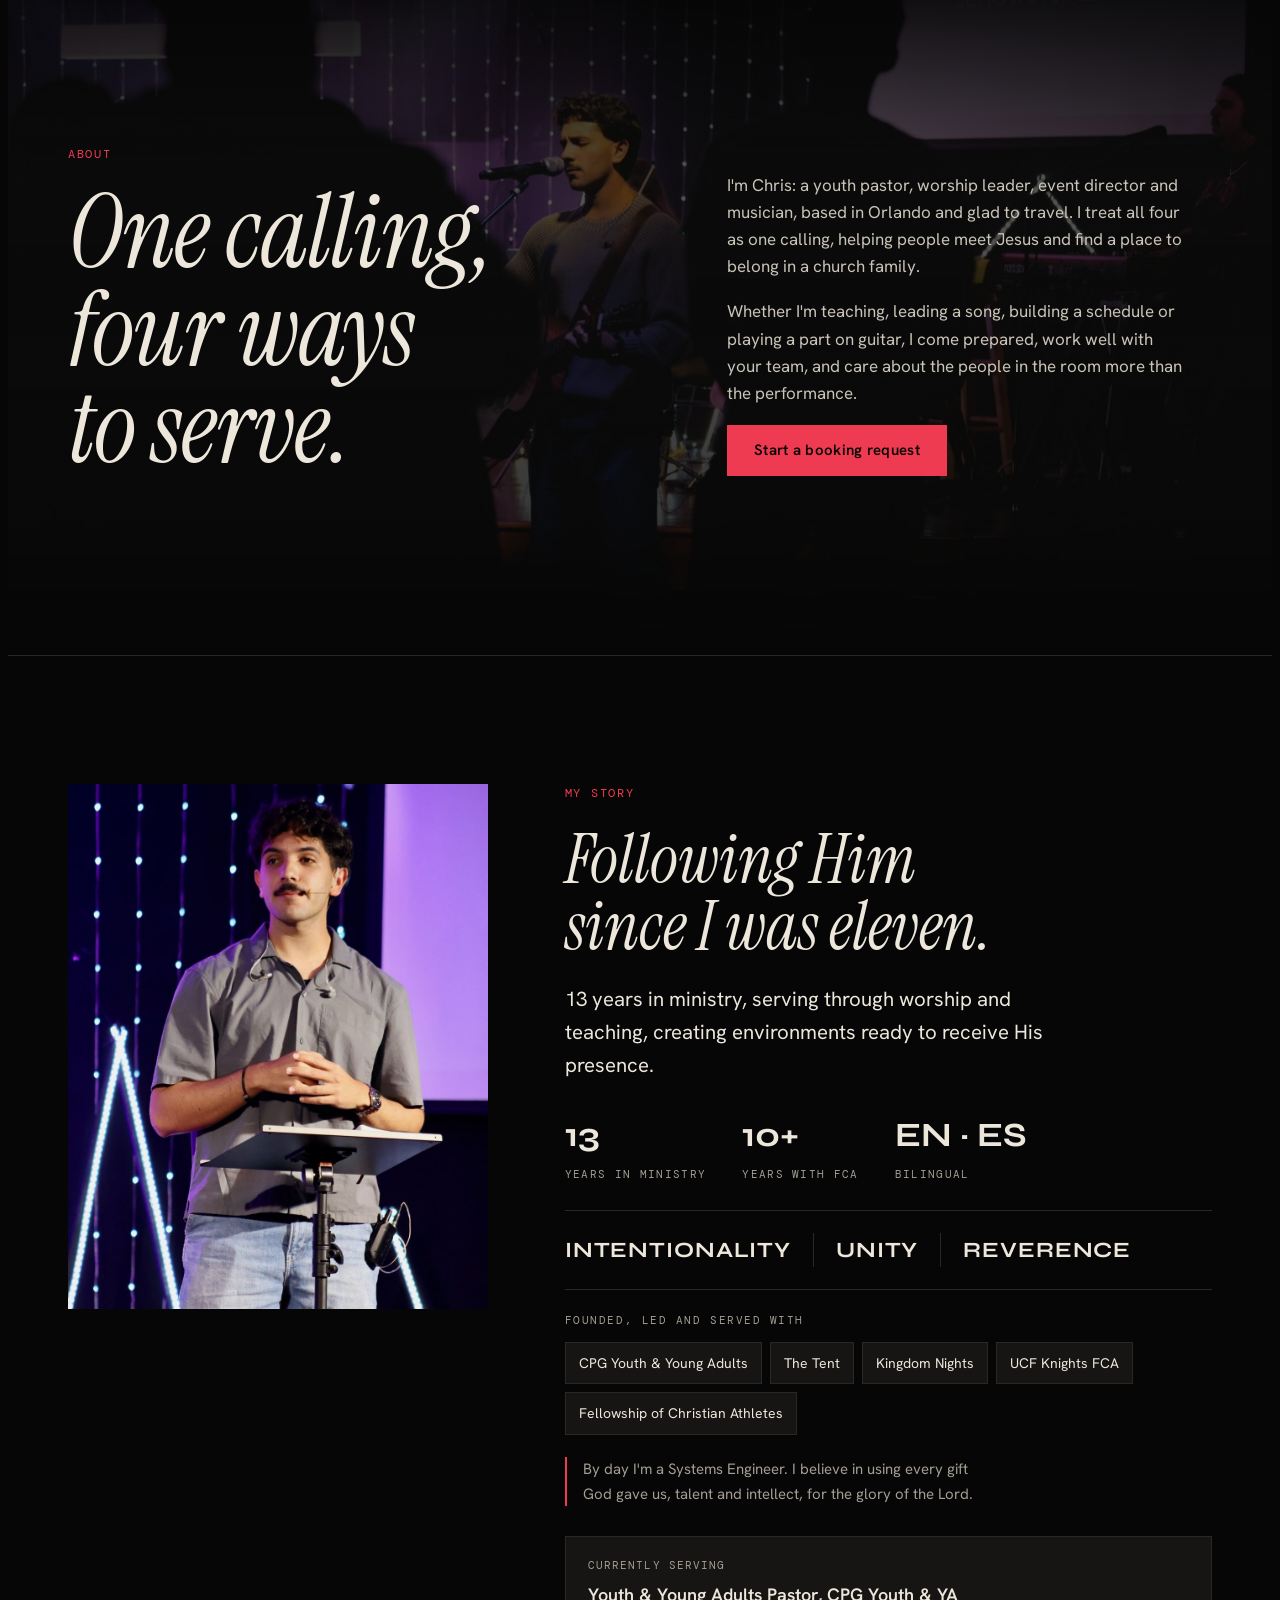
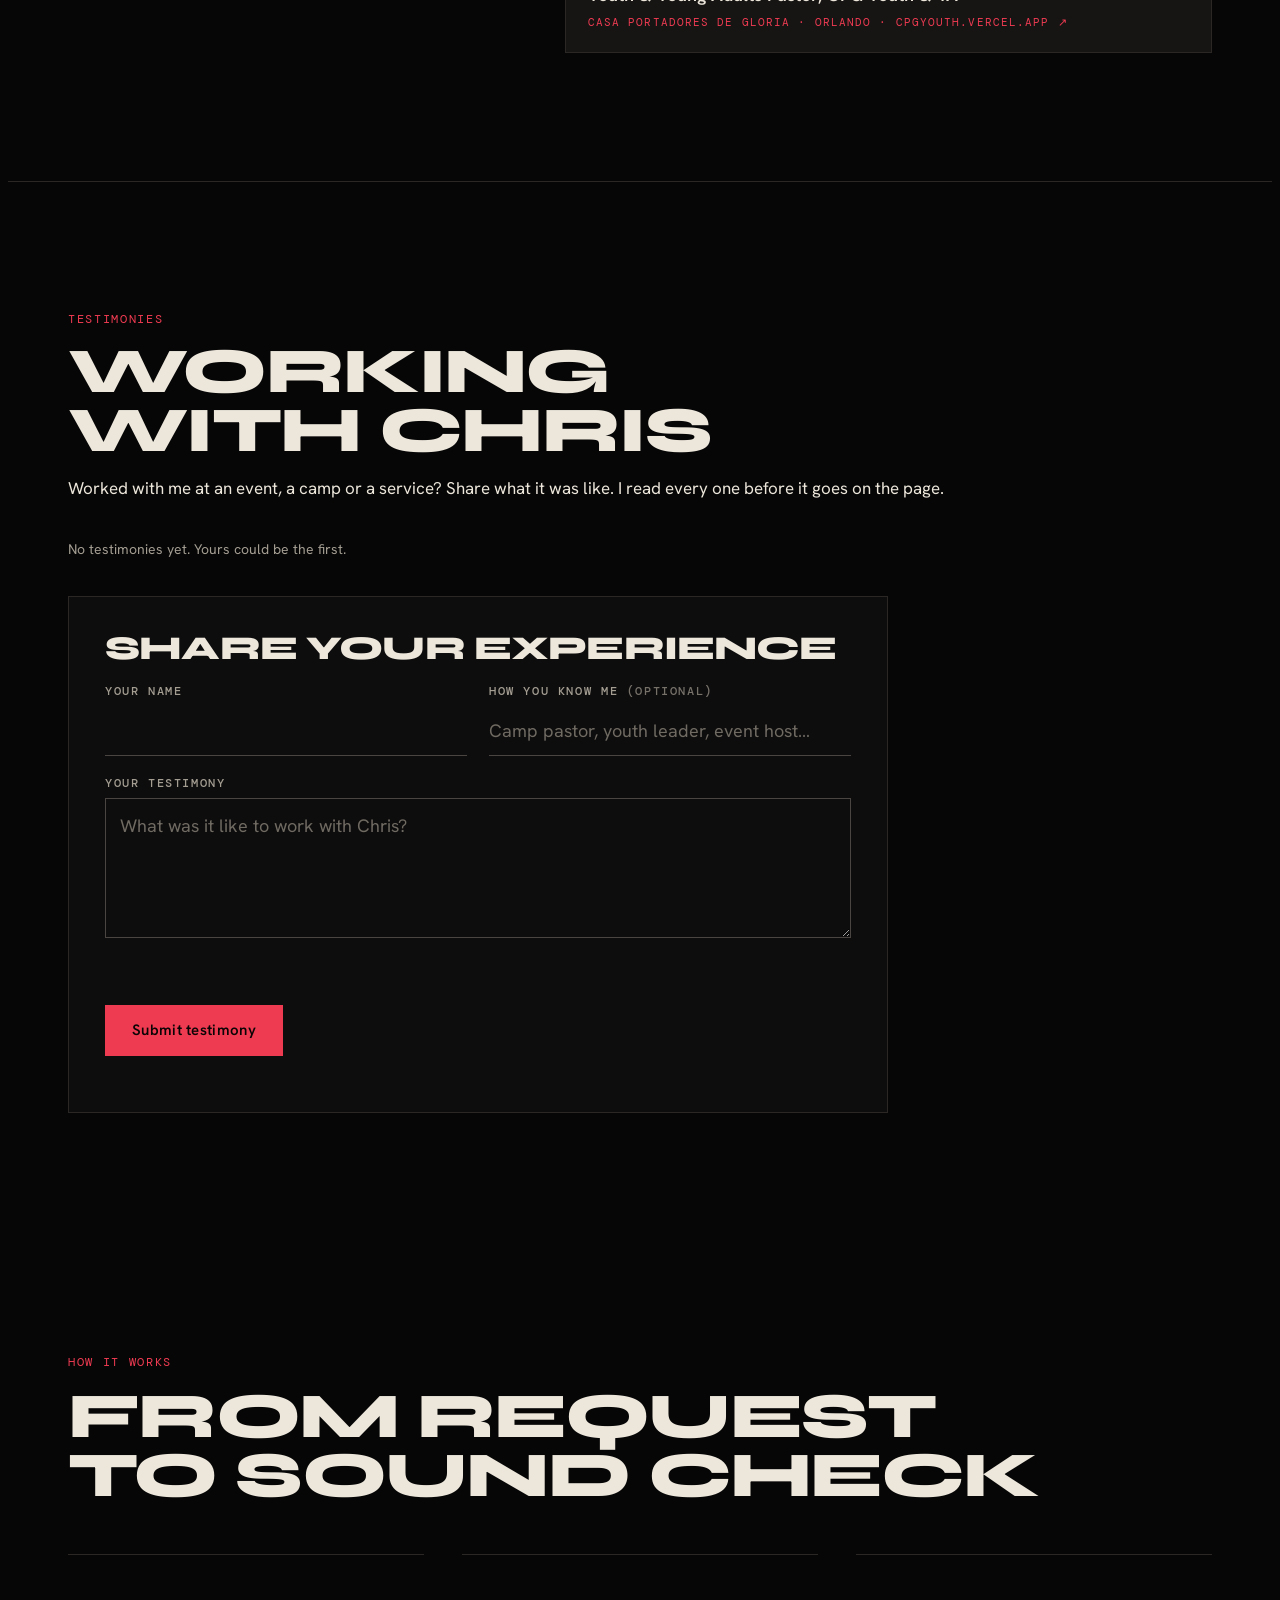
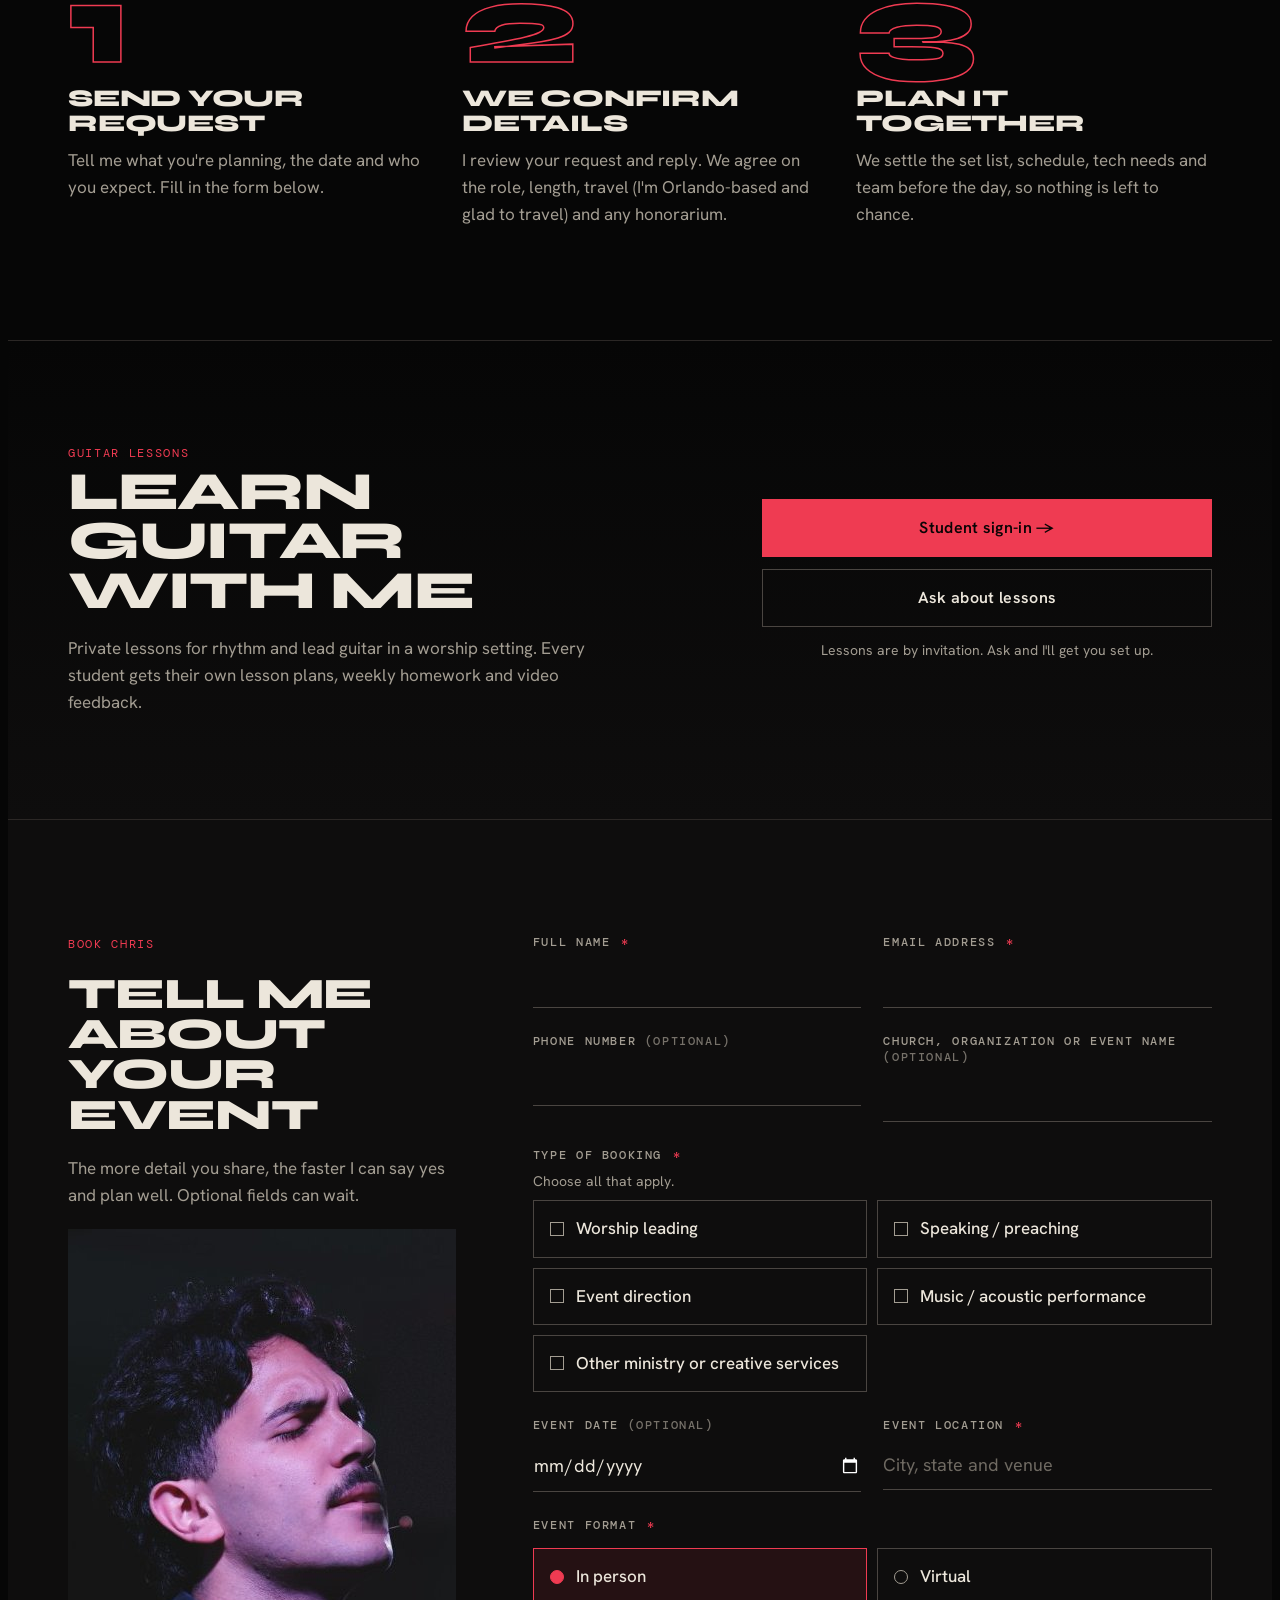
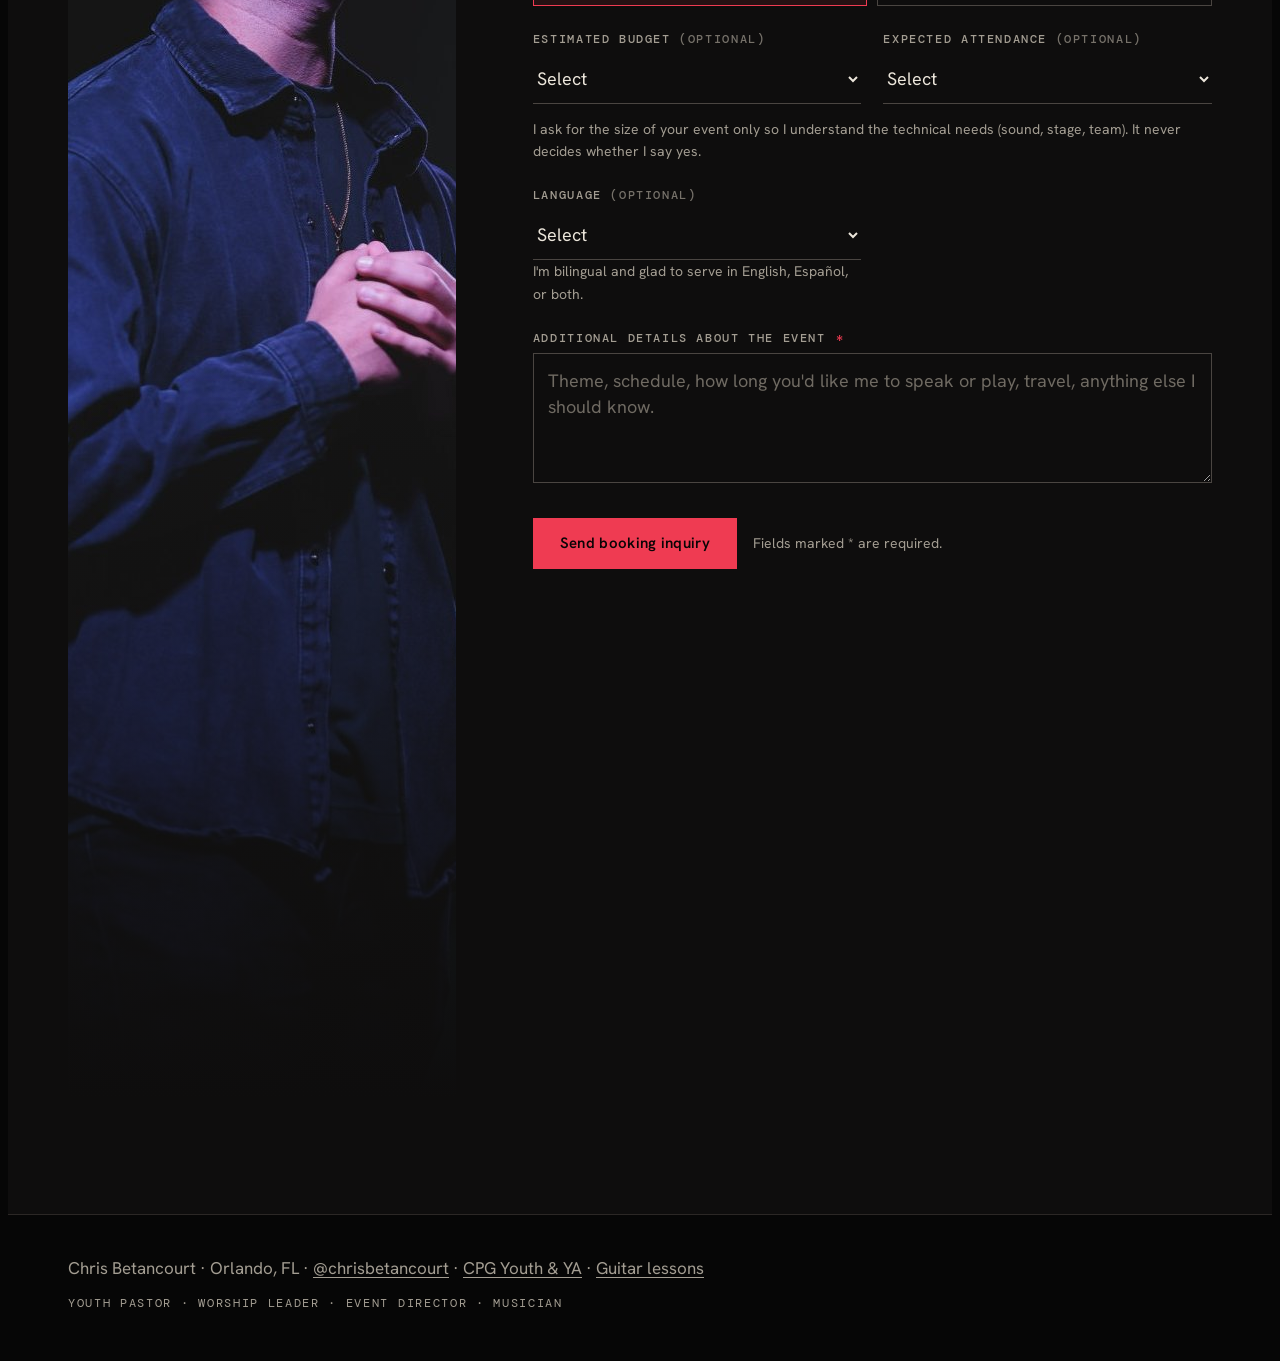
==== commit 664e93b5: "Add visible Guitar Lessons band and Musician-scene link to the home page Co-Authored-By: Claude Sonn" ====
--- a/index.html
+++ b/index.html
@@ -292,6 +292,17 @@
 .steps p { color: var(--muted); }
 @media (max-width: 760px) { .steps { grid-template-columns: minmax(0, 1fr); } }
 
+/* Guitar lessons band */
+.lessons-band { border-top: 1px solid var(--line); background: linear-gradient(180deg, var(--black), var(--coal)); }
+.lessons-band .wrap { display: grid; grid-template-columns: minmax(0, 7fr) minmax(0, 5fr); gap: clamp(24px, 5vw, 72px); align-items: center; padding-block: clamp(48px, 8vw, 104px); }
+.lessons-band h2 { font-size: clamp(30px, 4.2vw, 60px); }
+.lessons-band p.lead { color: var(--muted); max-width: 52ch; margin-top: 16px; }
+.lessons-band .text { display: grid; gap: 4px; }
+.lessons-band .acts { display: grid; gap: 12px; justify-items: stretch; }
+.lessons-band .acts .btn { width: 100%; padding: 20px 26px; font-size: 16px; }
+.lessons-band .acts .fine { color: var(--muted); font-size: 14px; text-align: center; }
+@media (max-width: 800px) { .lessons-band .wrap { grid-template-columns: minmax(0, 1fr); } }
+
 /* Booking */
 .book { background: var(--coal); border-top: 1px solid var(--line); }
 .book .wrap { display: grid; grid-template-columns: minmax(0, 4fr) minmax(0, 7fr); gap: clamp(28px, 6vw, 96px); align-items: start; padding-block: clamp(56px, 9vw, 120px); }
@@ -513,6 +524,7 @@
         <p class="copy">Solo acoustic sets, full band arrangements or electric guitar to support your team. Prepared, reliable and easy to plug into your service.</p>
         <ul class="tags"><li>Acoustic sets</li><li>Band support</li><li>Services</li><li>Special events</li></ul>
         <a class="go" href="#book" data-role="Musician">Book a musician →</a>
+        <a class="go" href="#lessons">Take guitar lessons →</a>
       </div>
     </article>
   </section>
@@ -737,6 +749,21 @@
     </div>
   </section>
 
+  <section id="lessons" class="lessons-band">
+    <div class="wrap">
+      <div class="text">
+        <p class="mono ember">Guitar lessons</p>
+        <h2 class="display">Learn guitar with me</h2>
+        <p class="lead">Private lessons for rhythm and lead guitar in a worship setting. Every student gets their own lesson plans, weekly homework and video feedback.</p>
+      </div>
+      <div class="acts">
+        <a class="btn" href="/lessons/">Student sign-in →</a>
+        <a class="btn ghost" href="#book" data-role="Guitar lessons">Ask about lessons</a>
+        <p class="fine">Lessons are by invitation. Ask and I'll get you set up.</p>
+      </div>
+    </div>
+  </section>
+
   <section id="book" class="book">
     <div class="wrap">
       <aside class="book-aside">
@@ -919,7 +946,8 @@
     'Youth Pastor': 'Speaking / preaching',
     'Worship Leader': 'Worship leading',
     'Event Director': 'Event direction',
-    'Musician': 'Music / acoustic performance'
+    'Musician': 'Music / acoustic performance',
+    'Guitar lessons': 'Other ministry or creative services'
   };
   Array.prototype.forEach.call(document.querySelectorAll('a[data-role]'), function (a) {
     a.addEventListener('click', function () {
